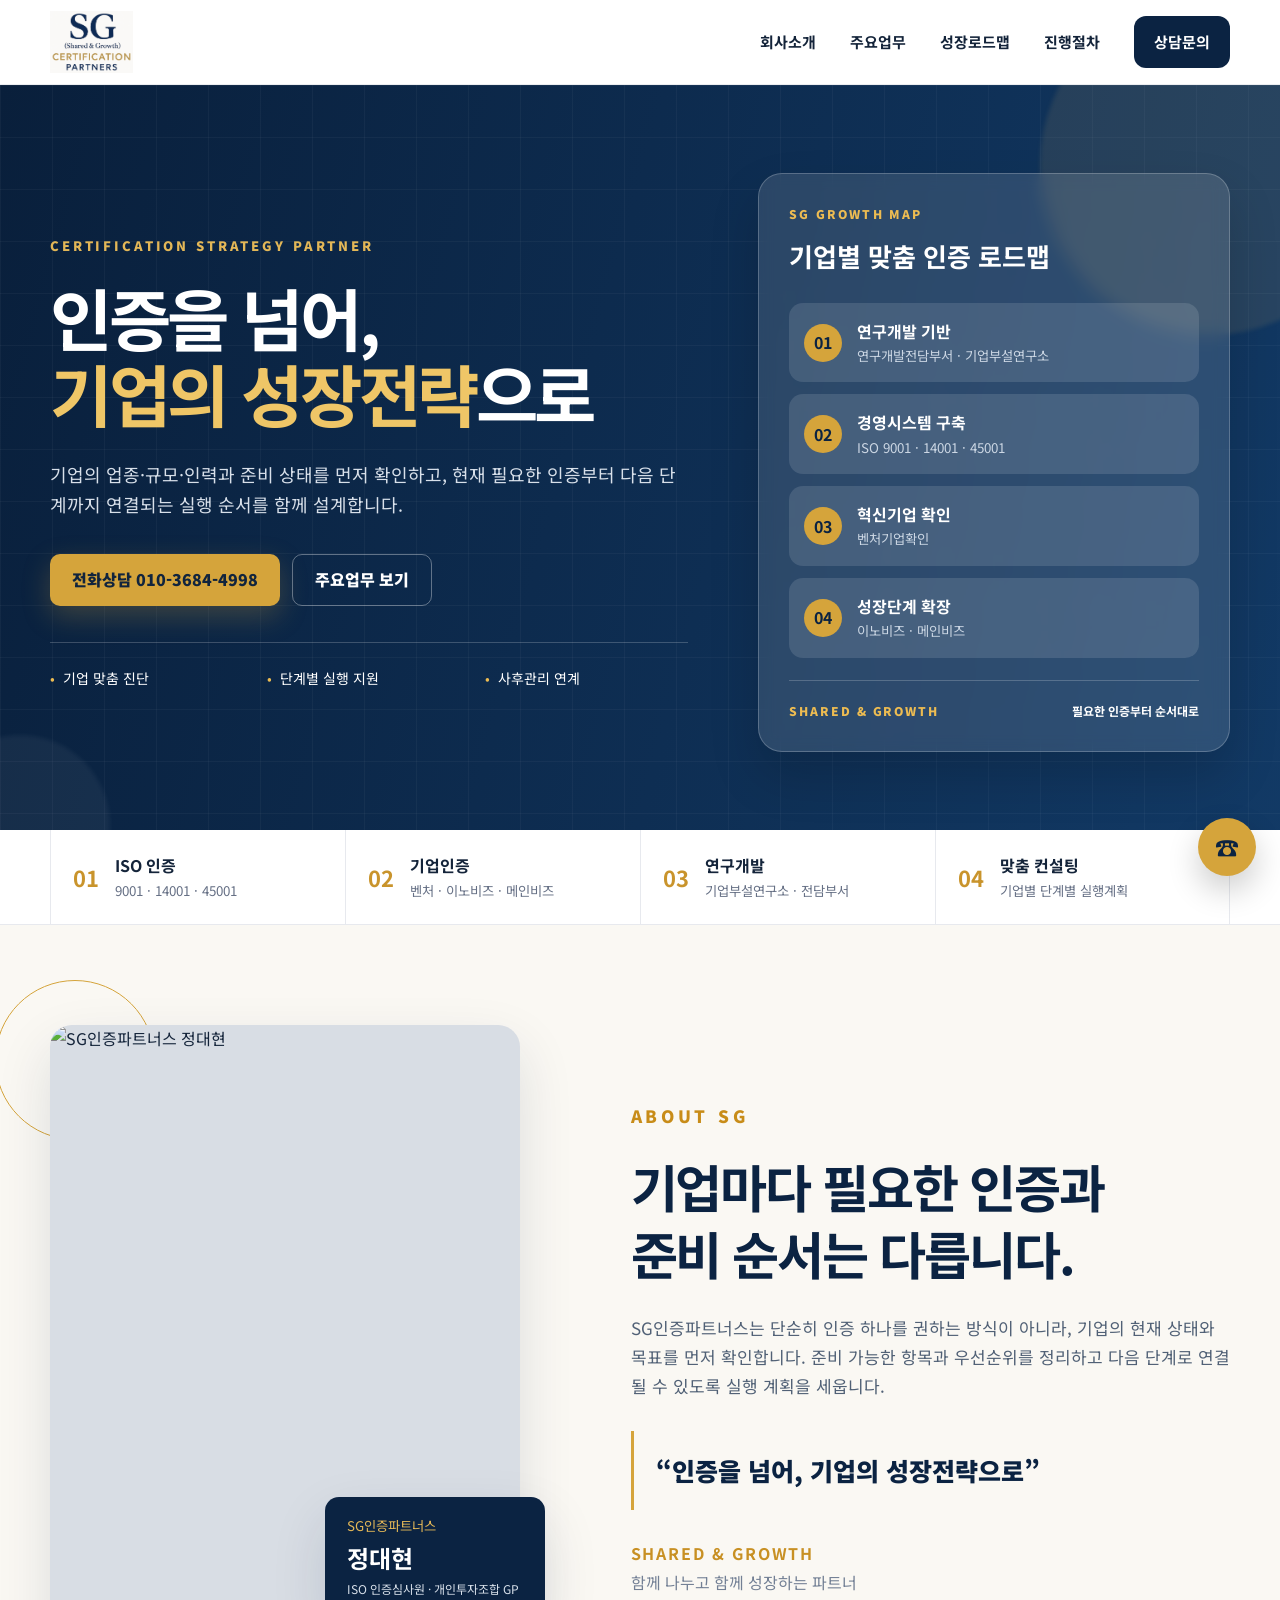
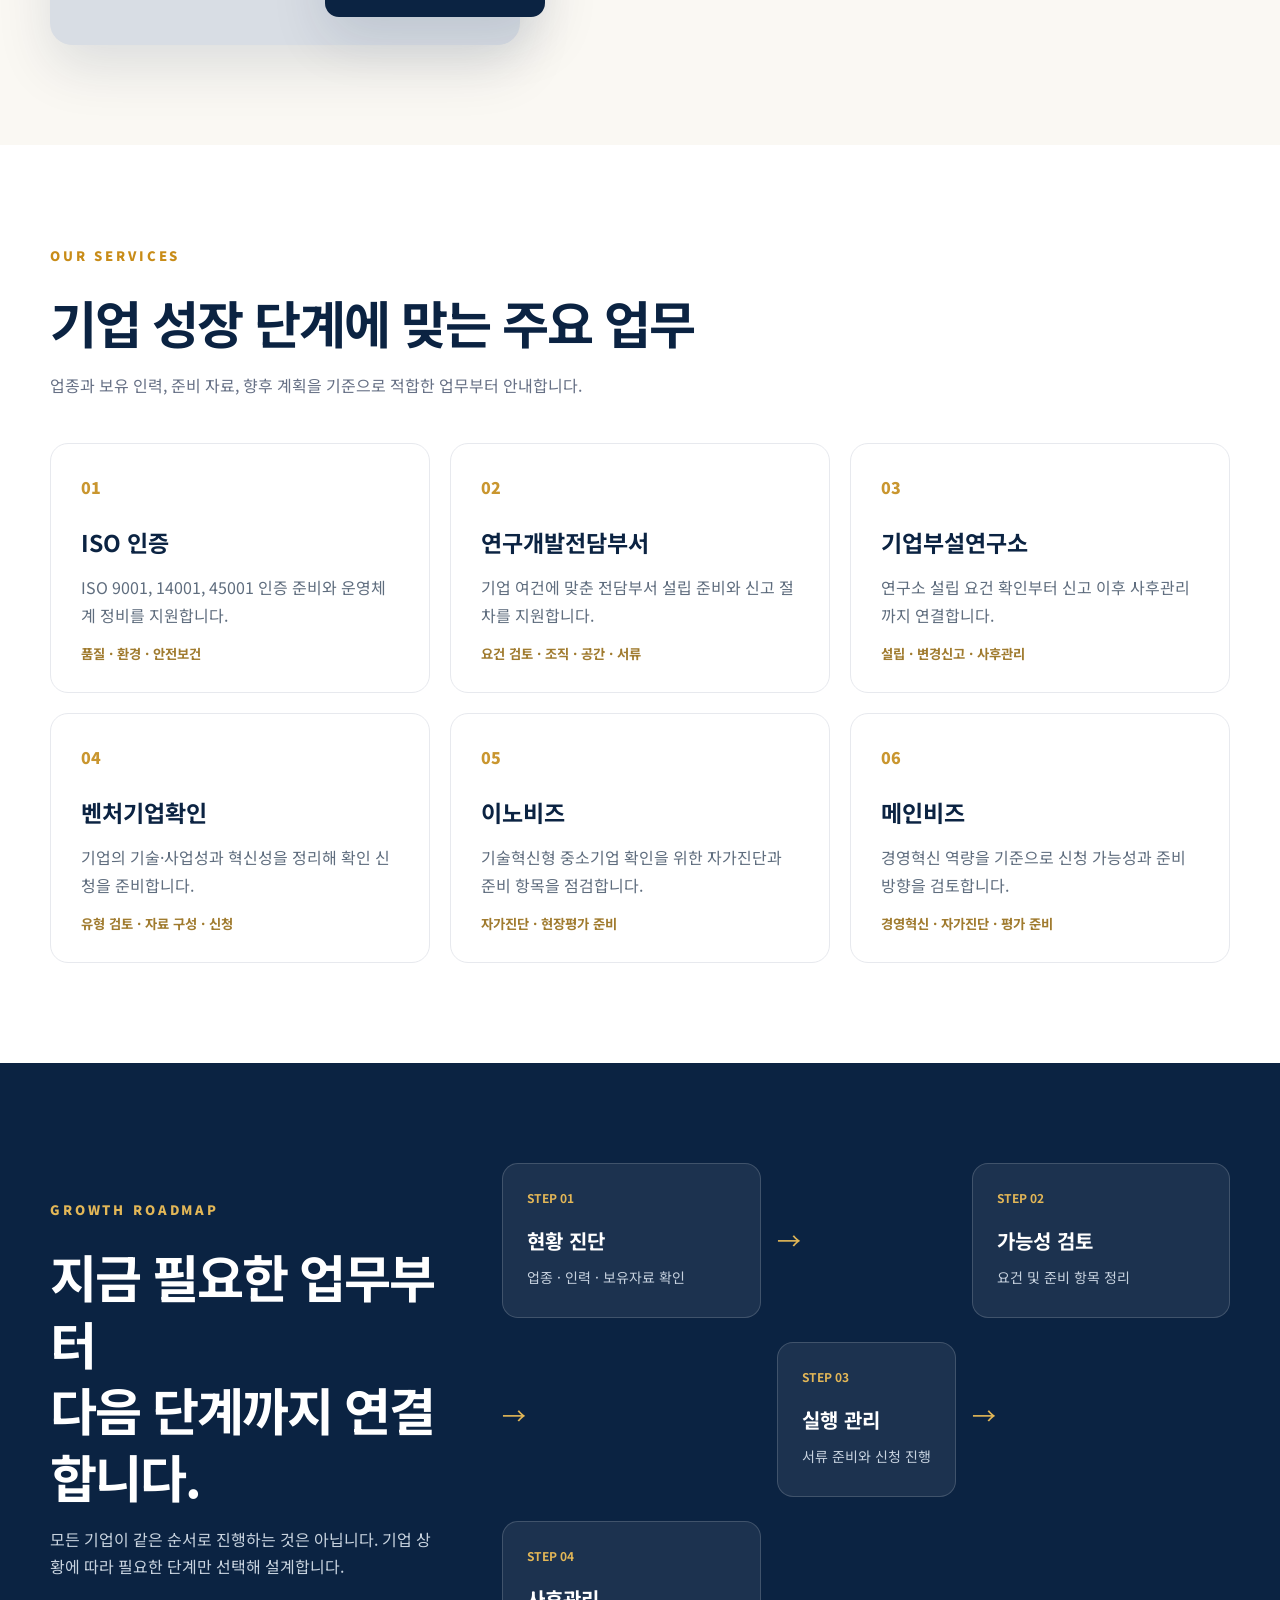
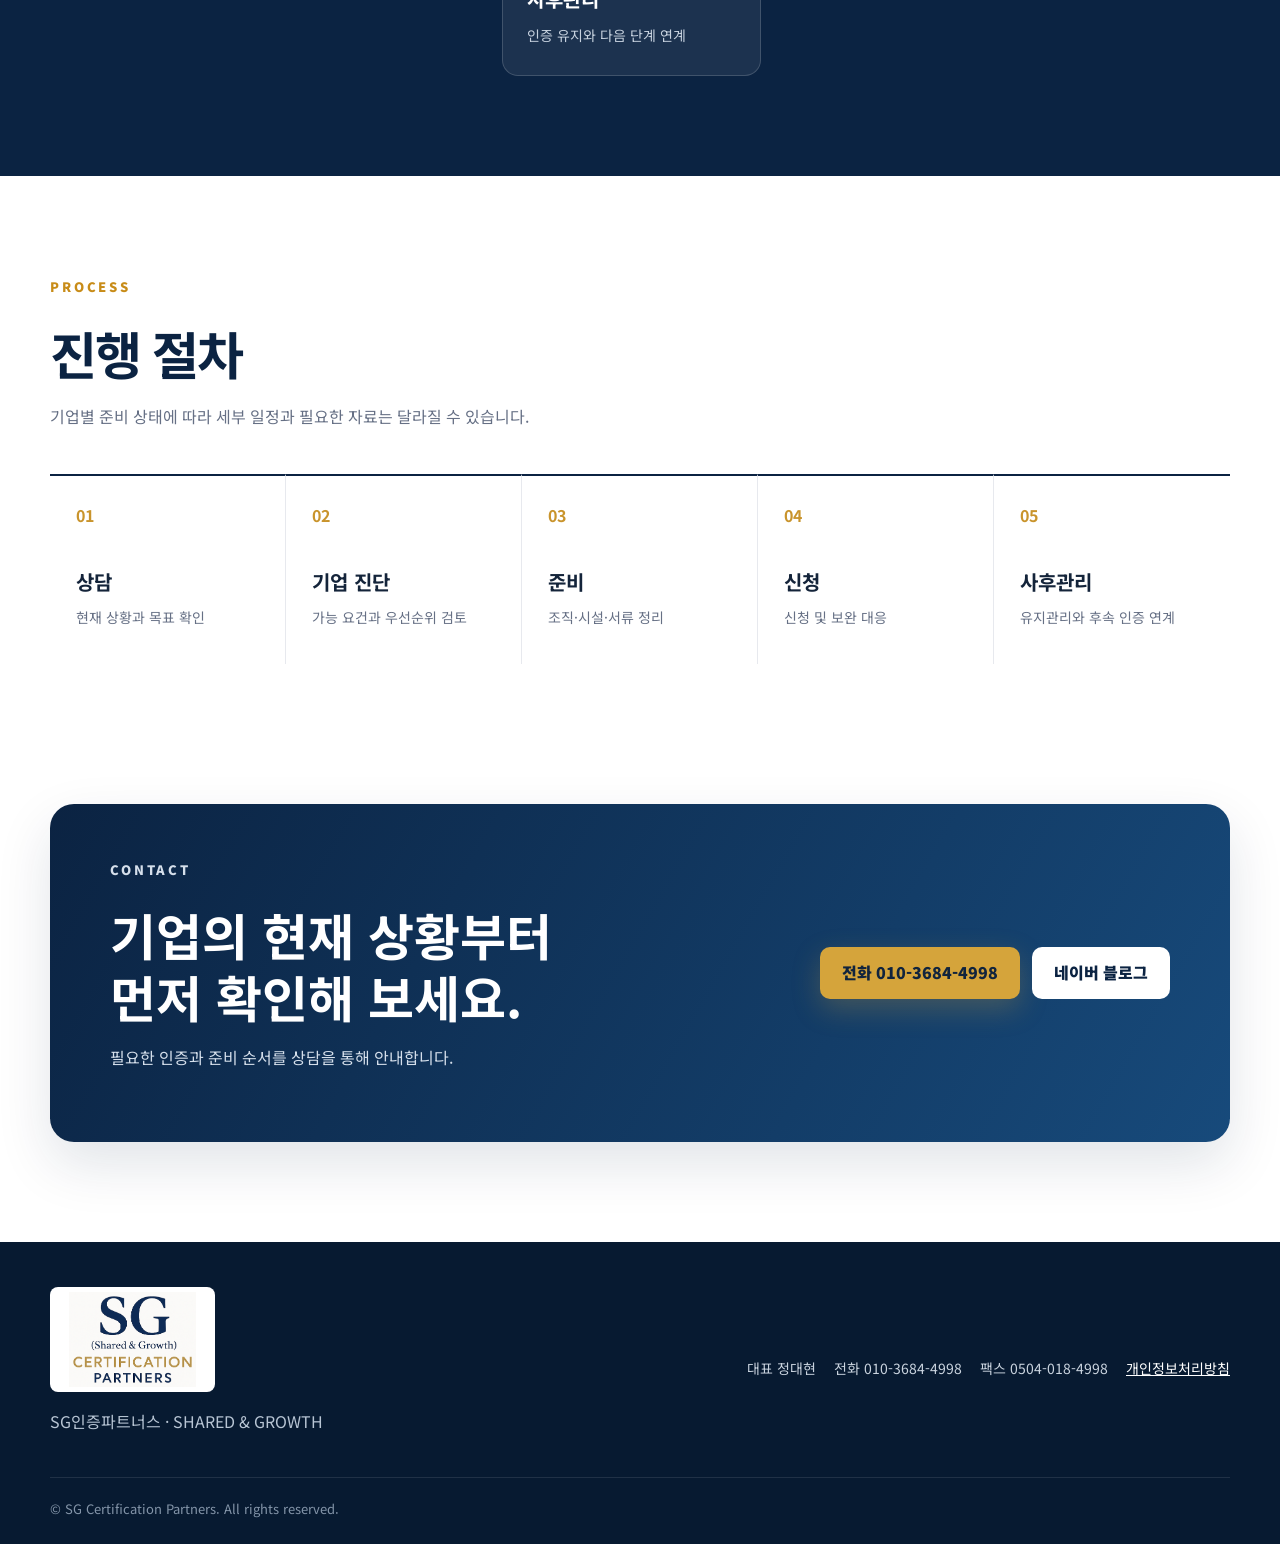
==== index.html @ 9732ccb1 "Add files via upload" ====
<!doctype html>
<html lang="ko">
<head>
  <meta charset="utf-8">
  <meta name="viewport" content="width=device-width, initial-scale=1">
  <meta name="description" content="SG인증파트너스는 기업의 현재 상황을 진단하고 ISO, 연구개발전담부서, 기업부설연구소, 벤처, 이노비즈, 메인비즈 인증 로드맵을 함께 설계합니다.">
  <meta name="theme-color" content="#0b2342">
  <title>SG인증파트너스 | SHARED &amp; GROWTH</title>
  <link rel="preconnect" href="https://fonts.googleapis.com">
  <link rel="preconnect" href="https://fonts.gstatic.com" crossorigin>
  <link href="https://fonts.googleapis.com/css2?family=Noto+Sans+KR:wght@400;500;600;700;800;900&display=swap" rel="stylesheet">
  <link rel="stylesheet" href="assets/style.css">
  <script defer src="assets/script.js"></script>
</head>
<body id="top">
  <a class="skip-link" href="#main">본문으로 바로가기</a>

  <header class="site-header">
    <div class="container header-inner">
      <a class="brand" href="#top" aria-label="SG인증파트너스 홈">
        <img src="assets/sg-logo-original.png" alt="SG Certification Partners Shared & Growth 로고">
      </a>

      <button class="menu-toggle" type="button" aria-expanded="false" aria-controls="main-nav">
        <span></span><span></span><span></span>
        <span class="sr-only">메뉴 열기</span>
      </button>

      <nav id="main-nav" class="main-nav" aria-label="주요 메뉴">
        <a href="#about">회사소개</a>
        <a href="#services">주요업무</a>
        <a href="#roadmap">성장로드맵</a>
        <a href="#process">진행절차</a>
        <a class="nav-cta" href="#contact">상담문의</a>
      </nav>
    </div>
  </header>

  <main id="main">
    <section class="hero">
      <div class="hero-grid-overlay" aria-hidden="true"></div>
      <div class="hero-orb hero-orb-one" aria-hidden="true"></div>
      <div class="hero-orb hero-orb-two" aria-hidden="true"></div>

      <div class="container hero-inner">
        <div class="hero-copy reveal">
          <p class="eyebrow">CERTIFICATION STRATEGY PARTNER</p>
          <h1>인증을 넘어,<br><span>기업의 성장전략</span>으로</h1>
          <p class="hero-description">
            기업의 업종·규모·인력과 준비 상태를 먼저 확인하고,
            현재 필요한 인증부터 다음 단계까지 연결되는 실행 순서를 함께 설계합니다.
          </p>

          <div class="hero-actions">
            <a class="button button-gold" href="tel:01036844998">전화상담 010-3684-4998</a>
            <a class="button button-outline" href="#services">주요업무 보기</a>
          </div>

          <div class="hero-points" aria-label="핵심 지원 내용">
            <span>기업 맞춤 진단</span>
            <span>단계별 실행 지원</span>
            <span>사후관리 연계</span>
          </div>
        </div>

        <aside class="hero-roadmap-card reveal" aria-label="기업별 맞춤 인증 로드맵">
          <p class="card-kicker">SG GROWTH MAP</p>
          <h2>기업별 맞춤 인증 로드맵</h2>
          <ol>
            <li>
              <b>01</b>
              <span><strong>연구개발 기반</strong><small>연구개발전담부서 · 기업부설연구소</small></span>
            </li>
            <li>
              <b>02</b>
              <span><strong>경영시스템 구축</strong><small>ISO 9001 · 14001 · 45001</small></span>
            </li>
            <li>
              <b>03</b>
              <span><strong>혁신기업 확인</strong><small>벤처기업확인</small></span>
            </li>
            <li>
              <b>04</b>
              <span><strong>성장단계 확장</strong><small>이노비즈 · 메인비즈</small></span>
            </li>
          </ol>
          <div class="card-footer">
            <span>SHARED &amp; GROWTH</span>
            <strong>필요한 인증부터 순서대로</strong>
          </div>
        </aside>
      </div>

      <div class="hero-category-bar">
        <div class="container category-grid">
          <div><b>01</b><span><strong>ISO 인증</strong><small>9001 · 14001 · 45001</small></span></div>
          <div><b>02</b><span><strong>기업인증</strong><small>벤처 · 이노비즈 · 메인비즈</small></span></div>
          <div><b>03</b><span><strong>연구개발</strong><small>기업부설연구소 · 전담부서</small></span></div>
          <div><b>04</b><span><strong>맞춤 컨설팅</strong><small>기업별 단계별 실행계획</small></span></div>
        </div>
      </div>
    </section>

    <section id="about" class="section about-section">
      <div class="container about-grid">
        <div class="about-photo-wrap reveal">
          <div class="gold-ring" aria-hidden="true"></div>
          <div class="photo-frame">
            <img src="assets/representative-original.png" alt="SG인증파트너스 정대현">
          </div>
          <div class="name-card">
            <small>SG인증파트너스</small>
            <strong>정대현</strong>
            <span>ISO 인증심사원 · 개인투자조합 GP</span>
          </div>
        </div>

        <div class="about-copy reveal">
          <p class="eyebrow dark">ABOUT SG</p>
          <h2>기업마다 필요한 인증과<br>준비 순서는 다릅니다.</h2>
          <p>
            SG인증파트너스는 단순히 인증 하나를 권하는 방식이 아니라,
            기업의 현재 상태와 목표를 먼저 확인합니다.
            준비 가능한 항목과 우선순위를 정리하고 다음 단계로 연결될 수 있도록
            실행 계획을 세웁니다.
          </p>
          <blockquote>“인증을 넘어, 기업의 성장전략으로”</blockquote>
          <div class="shared-growth">
            <strong>SHARED &amp; GROWTH</strong>
            <span>함께 나누고 함께 성장하는 파트너</span>
          </div>
        </div>
      </div>
    </section>

    <section id="services" class="section services-section">
      <div class="container">
        <div class="section-heading reveal">
          <p class="eyebrow dark">OUR SERVICES</p>
          <h2>기업 성장 단계에 맞는 주요 업무</h2>
          <p>업종과 보유 인력, 준비 자료, 향후 계획을 기준으로 적합한 업무부터 안내합니다.</p>
        </div>

        <div class="service-grid">
          <article class="service-card reveal">
            <span class="service-no">01</span>
            <h3>ISO 인증</h3>
            <p>ISO 9001, 14001, 45001 인증 준비와 운영체계 정비를 지원합니다.</p>
            <small>품질 · 환경 · 안전보건</small>
          </article>
          <article class="service-card reveal">
            <span class="service-no">02</span>
            <h3>연구개발전담부서</h3>
            <p>기업 여건에 맞춘 전담부서 설립 준비와 신고 절차를 지원합니다.</p>
            <small>요건 검토 · 조직 · 공간 · 서류</small>
          </article>
          <article class="service-card reveal">
            <span class="service-no">03</span>
            <h3>기업부설연구소</h3>
            <p>연구소 설립 요건 확인부터 신고 이후 사후관리까지 연결합니다.</p>
            <small>설립 · 변경신고 · 사후관리</small>
          </article>
          <article class="service-card reveal">
            <span class="service-no">04</span>
            <h3>벤처기업확인</h3>
            <p>기업의 기술·사업성과 혁신성을 정리해 확인 신청을 준비합니다.</p>
            <small>유형 검토 · 자료 구성 · 신청</small>
          </article>
          <article class="service-card reveal">
            <span class="service-no">05</span>
            <h3>이노비즈</h3>
            <p>기술혁신형 중소기업 확인을 위한 자가진단과 준비 항목을 점검합니다.</p>
            <small>자가진단 · 현장평가 준비</small>
          </article>
          <article class="service-card reveal">
            <span class="service-no">06</span>
            <h3>메인비즈</h3>
            <p>경영혁신 역량을 기준으로 신청 가능성과 준비 방향을 검토합니다.</p>
            <small>경영혁신 · 자가진단 · 평가 준비</small>
          </article>
        </div>
      </div>
    </section>

    <section id="roadmap" class="section roadmap-section">
      <div class="container roadmap-layout">
        <div class="section-heading light reveal">
          <p class="eyebrow">GROWTH ROADMAP</p>
          <h2>지금 필요한 업무부터<br>다음 단계까지 연결합니다.</h2>
          <p>모든 기업이 같은 순서로 진행하는 것은 아닙니다. 기업 상황에 따라 필요한 단계만 선택해 설계합니다.</p>
        </div>

        <div class="roadmap-flow reveal">
          <div><b>STEP 01</b><strong>현황 진단</strong><span>업종 · 인력 · 보유자료 확인</span></div>
          <i>→</i>
          <div><b>STEP 02</b><strong>가능성 검토</strong><span>요건 및 준비 항목 정리</span></div>
          <i>→</i>
          <div><b>STEP 03</b><strong>실행 관리</strong><span>서류 준비와 신청 진행</span></div>
          <i>→</i>
          <div><b>STEP 04</b><strong>사후관리</strong><span>인증 유지와 다음 단계 연계</span></div>
        </div>
      </div>
    </section>

    <section id="process" class="section process-section">
      <div class="container">
        <div class="section-heading reveal">
          <p class="eyebrow dark">PROCESS</p>
          <h2>진행 절차</h2>
          <p>기업별 준비 상태에 따라 세부 일정과 필요한 자료는 달라질 수 있습니다.</p>
        </div>

        <ol class="process-list">
          <li class="reveal"><b>01</b><strong>상담</strong><span>현재 상황과 목표 확인</span></li>
          <li class="reveal"><b>02</b><strong>기업 진단</strong><span>가능 요건과 우선순위 검토</span></li>
          <li class="reveal"><b>03</b><strong>준비</strong><span>조직·시설·서류 정리</span></li>
          <li class="reveal"><b>04</b><strong>신청</strong><span>신청 및 보완 대응</span></li>
          <li class="reveal"><b>05</b><strong>사후관리</strong><span>유지관리와 후속 인증 연계</span></li>
        </ol>
      </div>
    </section>

    <section id="contact" class="section contact-section">
      <div class="container contact-card reveal">
        <div>
          <p class="eyebrow">CONTACT</p>
          <h2>기업의 현재 상황부터<br>먼저 확인해 보세요.</h2>
          <p>필요한 인증과 준비 순서를 상담을 통해 안내합니다.</p>
        </div>
        <div class="contact-actions">
          <a class="button button-gold" href="tel:01036844998">전화 010-3684-4998</a>
          <a class="button button-white" href="https://blog.naver.com/j6844998" target="_blank" rel="noopener">네이버 블로그</a>
        </div>
      </div>
    </section>
  </main>

  <footer class="site-footer">
    <div class="container footer-grid">
      <div>
        <img src="assets/sg-logo-original.png" alt="" aria-hidden="true">
        <p>SG인증파트너스 · SHARED &amp; GROWTH</p>
      </div>
      <div class="footer-info">
        <span>대표 정대현</span>
        <span>전화 010-3684-4998</span>
        <span>팩스 0504-018-4998</span>
        <a href="privacy.html">개인정보처리방침</a>
      </div>
    </div>
    <div class="container copyright">© SG Certification Partners. All rights reserved.</div>
  </footer>

  <a class="floating-call" href="tel:01036844998" aria-label="전화상담">☎</a>
</body>
</html>
---- assets/style.css ----
:root{
  --navy:#0b2342;
  --navy-2:#12375f;
  --gold:#d5a43b;
  --gold-soft:#f1dfb1;
  --cream:#faf8f3;
  --text:#14243a;
  --muted:#667085;
  --line:#e7e9ee;
  --white:#fff;
  --shadow:0 22px 55px rgba(11,35,66,.12);
}
*{box-sizing:border-box}
html{scroll-behavior:smooth}
body{margin:0;font-family:"Noto Sans KR",Arial,sans-serif;color:var(--text);background:#fff;line-height:1.7}
img{display:block;max-width:100%}
a{color:inherit}
.container{width:min(1180px,calc(100% - 40px));margin:0 auto}
.sr-only{position:absolute;width:1px;height:1px;padding:0;margin:-1px;overflow:hidden;clip:rect(0,0,0,0);white-space:nowrap;border:0}
.skip-link{position:fixed;left:16px;top:-60px;z-index:999;background:#fff;padding:10px 16px;border-radius:8px}
.skip-link:focus{top:16px}
.site-header{position:sticky;top:0;z-index:100;background:rgba(255,255,255,.96);border-bottom:1px solid rgba(11,35,66,.08);backdrop-filter:blur(12px)}
.header-inner{height:84px;display:flex;align-items:center;justify-content:space-between}
.brand img{width:205px;height:62px;object-fit:contain;object-position:left center}
.main-nav{display:flex;align-items:center;gap:34px;font-weight:700;font-size:15px}
.main-nav a{text-decoration:none}
.nav-cta{padding:13px 20px;background:var(--navy);color:#fff;border-radius:12px}
.menu-toggle{display:none;border:0;background:none;padding:8px}
.menu-toggle span:not(.sr-only){display:block;width:25px;height:2px;margin:5px;background:var(--navy)}
.hero{position:relative;background:linear-gradient(105deg,#091f3b,#123a66);color:#fff;overflow:hidden}
.hero-grid-overlay{position:absolute;inset:0;background-image:linear-gradient(rgba(255,255,255,.035) 1px,transparent 1px),linear-gradient(90deg,rgba(255,255,255,.035) 1px,transparent 1px);background-size:52px 52px}
.hero-orb{position:absolute;border-radius:50%;background:rgba(222,184,98,.11);filter:blur(2px)}
.hero-orb-one{width:340px;height:340px;right:-100px;top:-90px}
.hero-orb-two{width:180px;height:180px;left:-70px;bottom:10px;background:rgba(255,255,255,.05)}
.hero-inner{position:relative;display:grid;grid-template-columns:1.15fr .85fr;gap:70px;align-items:center;padding:88px 0 78px}
.eyebrow{margin:0 0 22px;color:#e3b757;font-size:13px;font-weight:900;letter-spacing:.22em}
.eyebrow.dark{color:#c88c18}
.hero h1{margin:0;font-size:clamp(48px,5.3vw,78px);line-height:1.12;letter-spacing:-.05em}
.hero h1 span{color:#efc667}
.hero-description{max-width:690px;margin:28px 0 0;color:#d8e0ea;font-size:18px}
.hero-actions{display:flex;gap:12px;flex-wrap:wrap;margin-top:34px}
.button{display:inline-flex;align-items:center;justify-content:center;min-height:52px;padding:0 22px;border-radius:10px;text-decoration:none;font-weight:900;transition:.2s}
.button:hover{transform:translateY(-2px)}
.button-gold{background:var(--gold);color:#11243d;box-shadow:0 10px 28px rgba(213,164,59,.25)}
.button-outline{border:1px solid rgba(255,255,255,.35);color:#fff}
.button-white{background:#fff;color:var(--navy)}
.hero-points{display:grid;grid-template-columns:repeat(3,1fr);gap:14px;margin-top:36px;padding-top:24px;border-top:1px solid rgba(255,255,255,.2)}
.hero-points span{font-size:14px}
.hero-points span:before{content:"•";color:#edbc52;margin-right:8px}
.hero-roadmap-card{padding:30px;border:1px solid rgba(255,255,255,.22);background:rgba(255,255,255,.12);border-radius:24px;box-shadow:0 24px 50px rgba(0,0,0,.16);backdrop-filter:blur(8px)}
.card-kicker{margin:0;color:#edbc52;font-size:12px;font-weight:900;letter-spacing:.18em}
.hero-roadmap-card h2{margin:10px 0 24px;font-size:26px}
.hero-roadmap-card ol{padding:0;margin:0;list-style:none;display:grid;gap:12px}
.hero-roadmap-card li{display:flex;align-items:center;gap:15px;padding:15px;background:rgba(255,255,255,.12);border-radius:14px}
.hero-roadmap-card li b{display:grid;place-items:center;flex:0 0 38px;height:38px;border-radius:50%;background:var(--gold);color:var(--navy)}
.hero-roadmap-card li span{display:grid}
.hero-roadmap-card li small{color:#ccd7e4}
.card-footer{display:flex;justify-content:space-between;gap:20px;margin-top:22px;padding-top:20px;border-top:1px solid rgba(255,255,255,.2);font-size:12px}
.card-footer span{color:#edbc52;letter-spacing:.16em;font-weight:900}
.hero-category-bar{position:relative;background:#fff;color:var(--text);border-bottom:1px solid var(--line)}
.category-grid{display:grid;grid-template-columns:repeat(4,1fr)}
.category-grid>div{display:flex;gap:16px;align-items:center;padding:22px;border-left:1px solid var(--line)}
.category-grid>div:last-child{border-right:1px solid var(--line)}
.category-grid b{color:#c9942c;font-size:22px}
.category-grid span{display:grid}
.category-grid small{color:var(--muted)}
.section{padding:100px 0}
.about-section{background:var(--cream)}
.about-grid{display:grid;grid-template-columns:.9fr 1.1fr;gap:90px;align-items:center}
.about-photo-wrap{position:relative;max-width:470px}
.gold-ring{position:absolute;width:160px;height:160px;border:1px solid var(--gold);border-radius:50%;left:-55px;top:-45px}
.photo-frame{position:relative;overflow:hidden;border-radius:22px;background:#d8dde4;box-shadow:var(--shadow)}
.photo-frame img{width:100%;height:620px;object-fit:cover;object-position:center top}
.name-card{position:absolute;right:-25px;bottom:28px;display:grid;min-width:220px;padding:18px 22px;background:var(--navy);color:#fff;border-radius:14px;box-shadow:var(--shadow)}
.name-card small{color:#e3b757}
.name-card strong{font-size:24px}
.name-card span{font-size:12px;color:#d8e0ea}
.about-copy h2,.section-heading h2{margin:0;color:var(--navy);font-size:clamp(34px,4vw,52px);line-height:1.3;letter-spacing:-.04em}
.about-copy>p{margin-top:28px;color:#516176;font-size:17px}
.about-copy blockquote{margin:30px 0;padding:18px 0 18px 22px;border-left:3px solid var(--gold);font-size:25px;font-weight:900;color:var(--navy)}
.shared-growth{display:grid;gap:2px}
.shared-growth strong{color:#c89023;letter-spacing:.12em}
.shared-growth span{color:#738095}
.services-section{background:#fff}
.section-heading{max-width:760px;margin-bottom:44px}
.section-heading>p:last-child{color:var(--muted)}
.service-grid{display:grid;grid-template-columns:repeat(3,1fr);gap:20px}
.service-card{position:relative;min-height:250px;padding:30px;border:1px solid var(--line);border-radius:18px;background:#fff;transition:.25s}
.service-card:hover{transform:translateY(-7px);box-shadow:var(--shadow);border-color:#dcc68f}
.service-no{color:#c9962f;font-weight:900}
.service-card h3{margin:22px 0 12px;color:var(--navy);font-size:23px}
.service-card p{margin:0;color:#5f6d7e}
.service-card small{position:absolute;left:30px;bottom:26px;color:#a07b2f;font-weight:700}
.roadmap-section{background:var(--navy);color:#fff}
.roadmap-layout{display:grid;grid-template-columns:.7fr 1.3fr;gap:60px;align-items:center}
.section-heading.light h2{color:#fff}
.section-heading.light>p:last-child{color:#c8d3df}
.roadmap-flow{display:grid;grid-template-columns:1fr auto 1fr;gap:16px;align-items:center}
.roadmap-flow div{display:grid;min-height:155px;padding:24px;border:1px solid rgba(255,255,255,.16);border-radius:16px;background:rgba(255,255,255,.07)}
.roadmap-flow div:nth-of-type(3),.roadmap-flow div:nth-of-type(4){margin-top:8px}
.roadmap-flow b{color:#e3b757;font-size:12px}
.roadmap-flow strong{margin:12px 0 5px;font-size:20px}
.roadmap-flow span{color:#c7d2df;font-size:14px}
.roadmap-flow i{font-style:normal;color:#e3b757;font-size:24px}
.process-section{background:#fff}
.process-list{display:grid;grid-template-columns:repeat(5,1fr);gap:0;padding:0;margin:0;list-style:none}
.process-list li{display:grid;min-height:190px;padding:26px;border-top:2px solid var(--navy);border-right:1px solid var(--line)}
.process-list li:last-child{border-right:0}
.process-list b{color:#c9942c}
.process-list strong{margin-top:28px;font-size:20px}
.process-list span{color:var(--muted);font-size:14px}
.contact-section{padding-top:40px;background:#fff}
.contact-card{display:flex;align-items:center;justify-content:space-between;gap:40px;padding:55px 60px;border-radius:24px;background:linear-gradient(120deg,#0b2342,#174a7b);color:#fff;box-shadow:var(--shadow)}
.contact-card h2{margin:0;font-size:clamp(32px,4vw,50px);line-height:1.25}
.contact-card p{color:#d5dfeb}
.contact-actions{display:flex;gap:12px;flex-wrap:wrap}
.site-footer{padding:45px 0 24px;background:#071a31;color:#fff}
.footer-grid{display:flex;align-items:center;justify-content:space-between;gap:40px}
.footer-grid img{width:165px;height:105px;object-fit:contain;background:#fff;border-radius:8px;padding:5px}
.footer-grid p{color:#b8c5d4}
.footer-info{display:flex;gap:18px;flex-wrap:wrap;color:#cad4df;font-size:14px}
.footer-info a{color:#fff}
.copyright{margin-top:26px;padding-top:20px;border-top:1px solid rgba(255,255,255,.1);color:#8495a9;font-size:13px}
.floating-call{position:fixed;right:24px;bottom:24px;z-index:90;display:grid;place-items:center;width:58px;height:58px;border-radius:50%;background:var(--gold);color:var(--navy);text-decoration:none;font-size:24px;box-shadow:0 14px 32px rgba(0,0,0,.2)}
.reveal{opacity:0;transform:translateY(24px);transition:opacity .7s ease,transform .7s ease}
.reveal.visible{opacity:1;transform:none}
@media(max-width:960px){
  .main-nav{position:fixed;left:20px;right:20px;top:76px;display:none;flex-direction:column;align-items:stretch;padding:22px;background:#fff;border-radius:14px;box-shadow:var(--shadow)}
  .main-nav.open{display:flex}
  .menu-toggle{display:block}
  .hero-inner,.about-grid,.roadmap-layout{grid-template-columns:1fr}
  .hero-roadmap-card{max-width:680px}
  .category-grid{grid-template-columns:repeat(2,1fr)}
  .service-grid{grid-template-columns:repeat(2,1fr)}
  .process-list{grid-template-columns:repeat(2,1fr)}
  .contact-card{align-items:flex-start;flex-direction:column}
  .about-photo-wrap{margin-left:auto;margin-right:auto}
}
@media(max-width:640px){
  .container{width:min(100% - 28px,1180px)}
  .header-inner{height:72px}
  .brand img{width:165px;height:54px}
  .hero-inner{padding:64px 0 54px}
  .hero h1{font-size:46px}
  .hero-description{font-size:16px}
  .hero-points{grid-template-columns:1fr}
  .category-grid,.service-grid,.process-list{grid-template-columns:1fr}
  .category-grid>div{border-right:1px solid var(--line)}
  .section{padding:76px 0}
  .about-grid{gap:52px}
  .photo-frame img{height:500px}
  .name-card{right:12px;bottom:16px;min-width:190px}
  .roadmap-flow{grid-template-columns:1fr}
  .roadmap-flow i{transform:rotate(90deg);justify-self:center}
  .process-list li{border-right:0}
  .contact-card{padding:36px 24px}
  .contact-actions,.contact-actions a{width:100%}
  .footer-grid{align-items:flex-start;flex-direction:column}
  .footer-info{flex-direction:column;gap:8px}
}
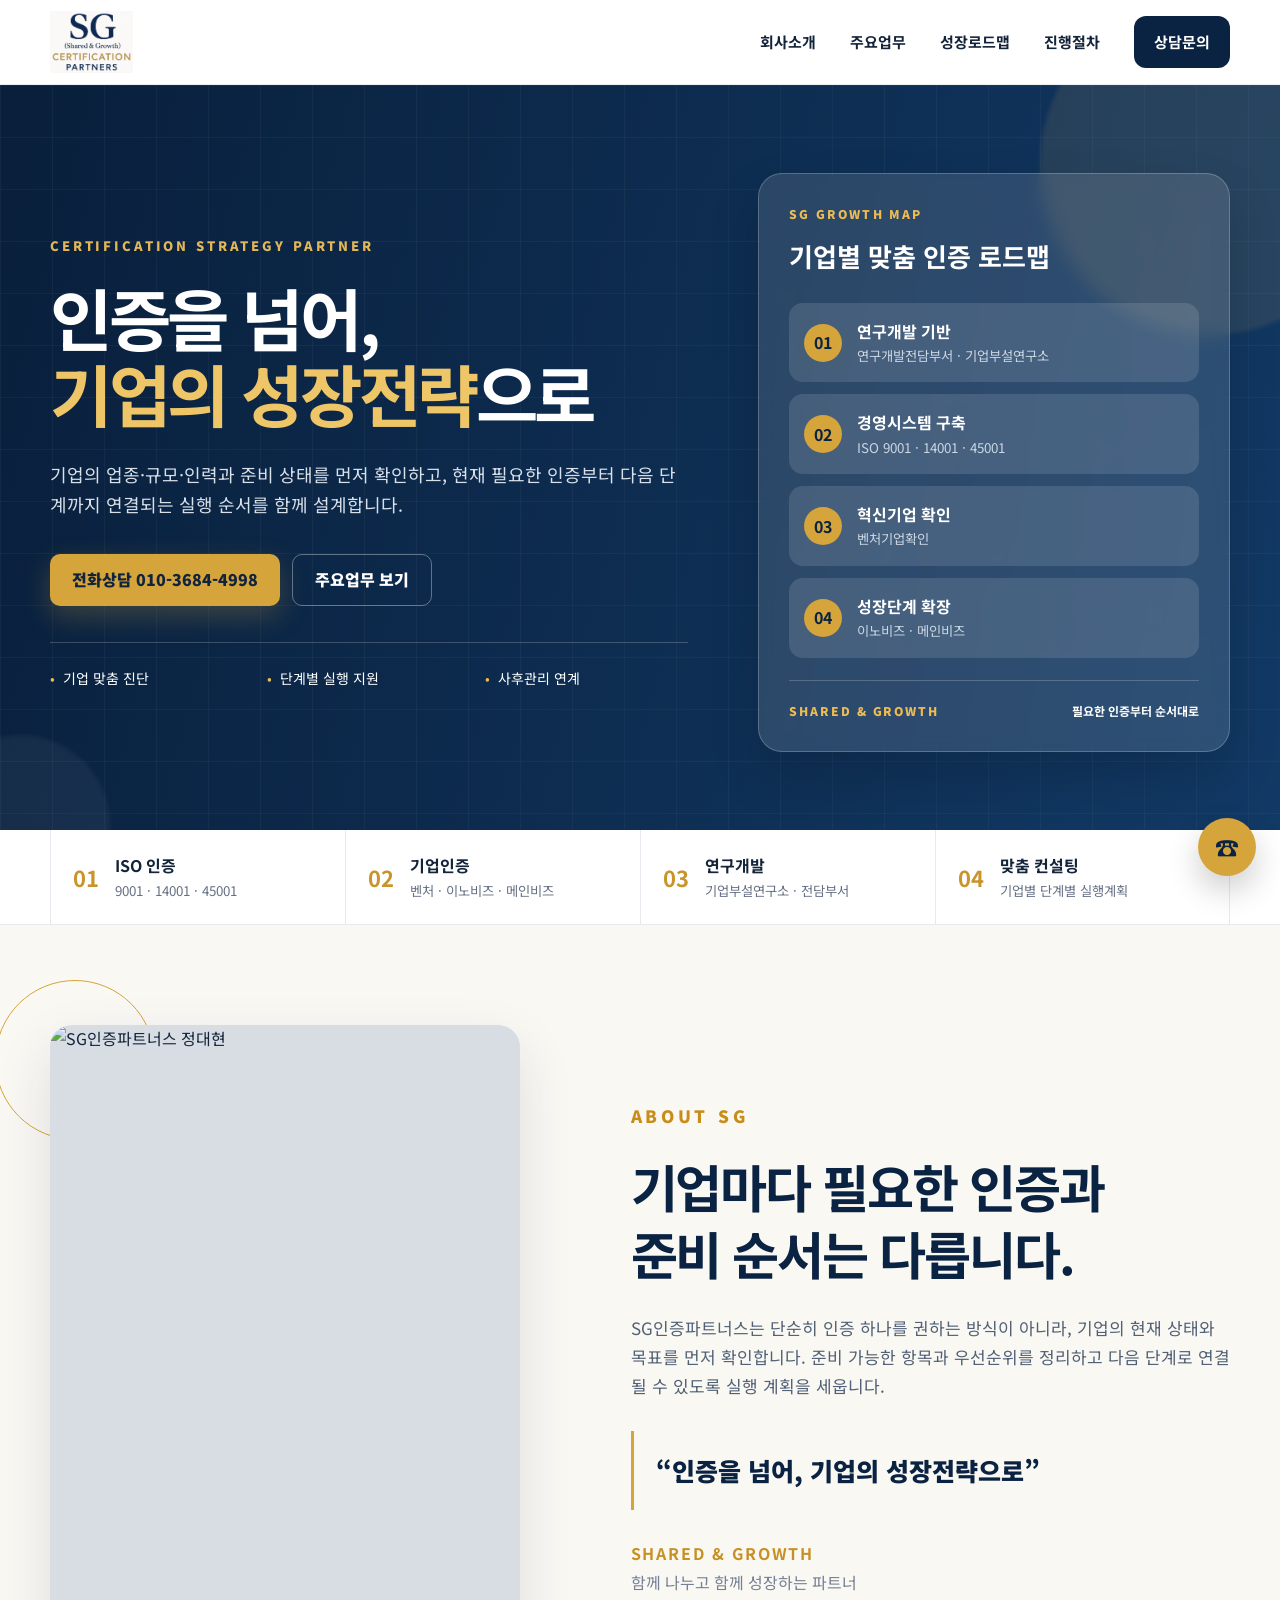
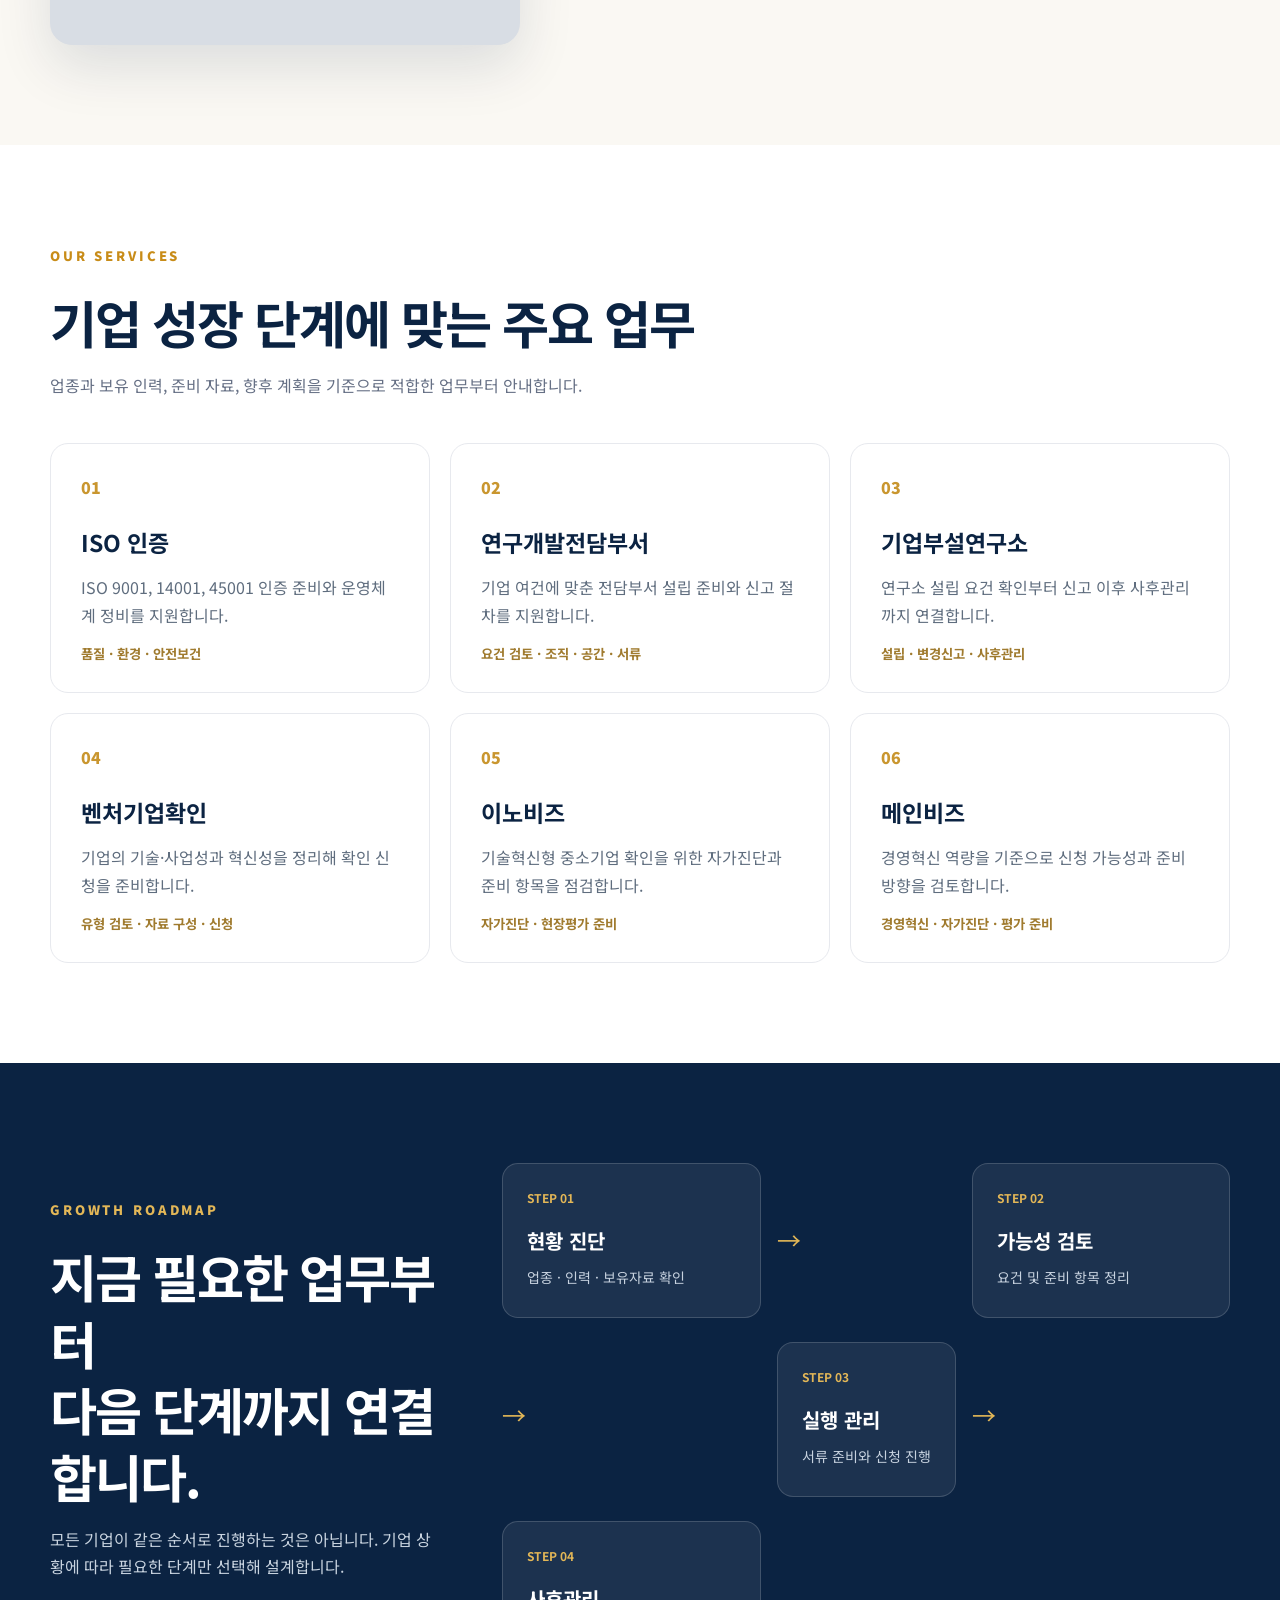
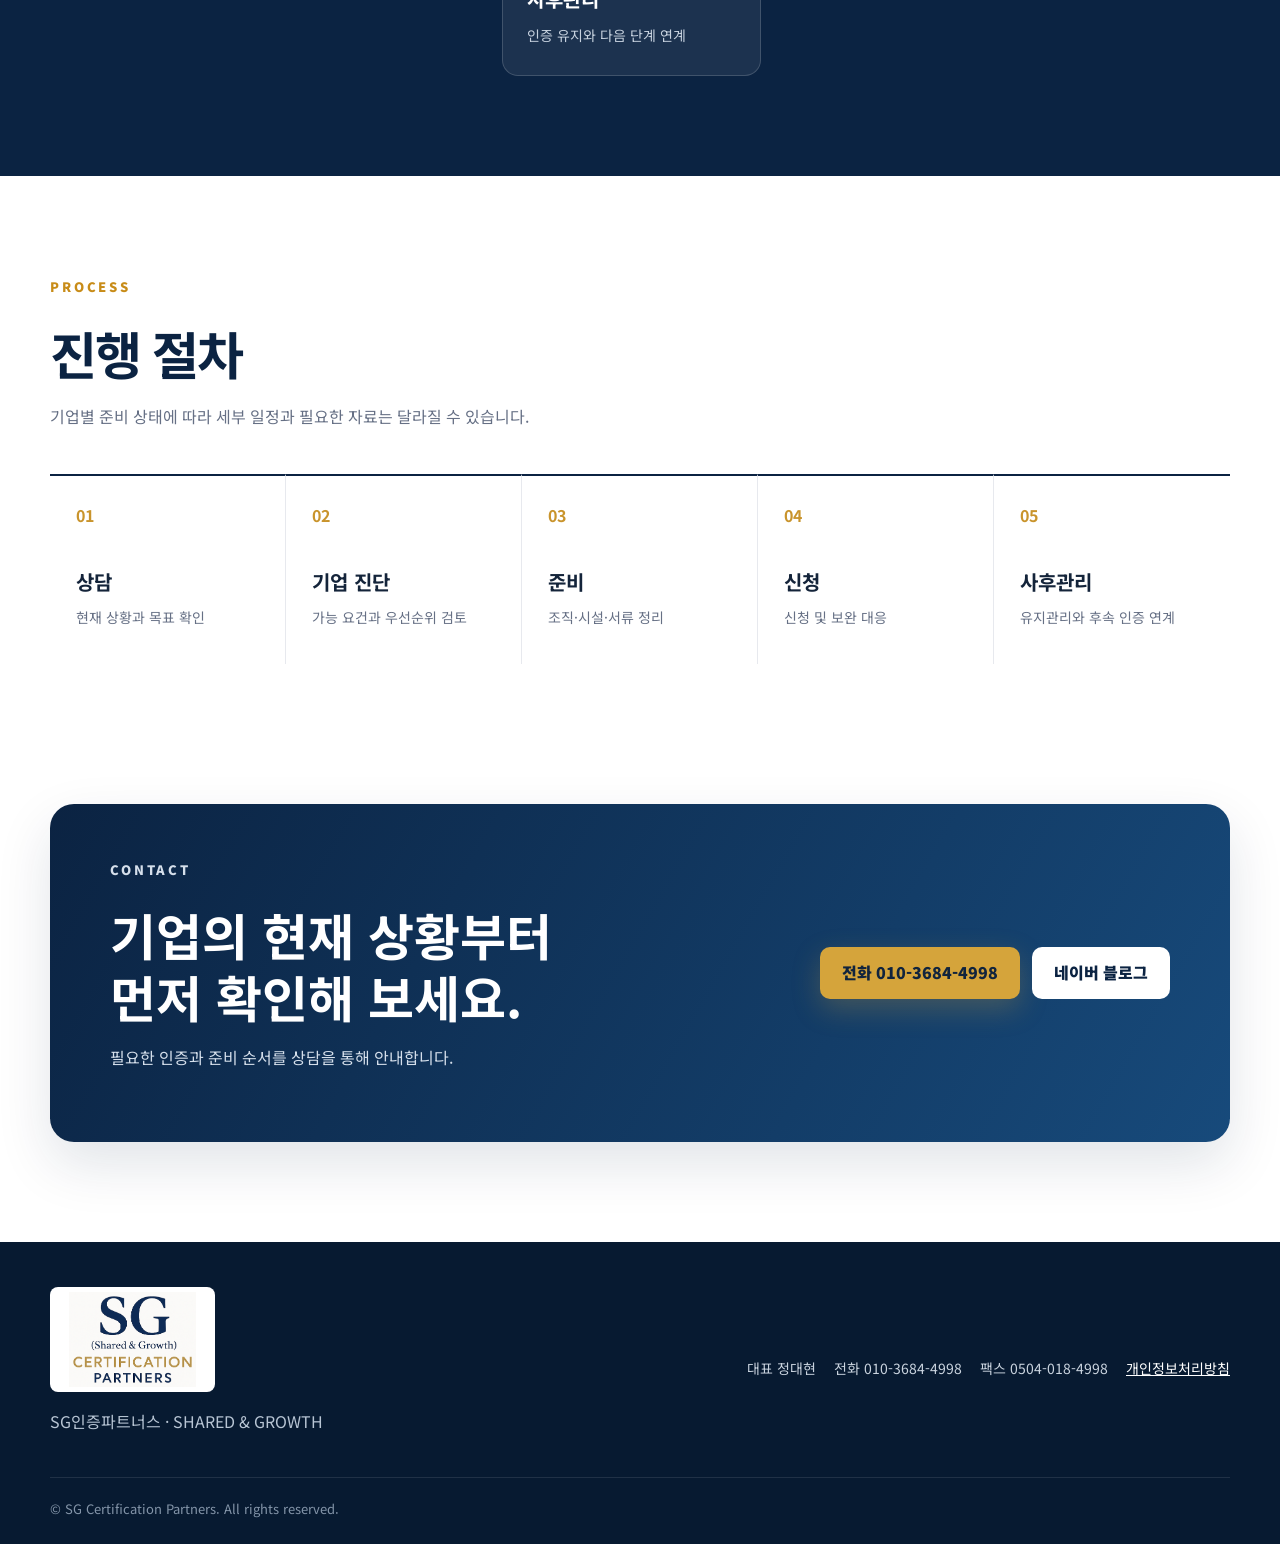
==== commit dfcefaa0: "Add files via upload" ====
--- a/index.html
+++ b/index.html
@@ -108,11 +108,6 @@
           <div class="photo-frame">
             <img src="assets/representative-original.png" alt="SG인증파트너스 정대현">
           </div>
-          <div class="name-card">
-            <small>SG인증파트너스</small>
-            <strong>정대현</strong>
-            <span>ISO 인증심사원 · 개인투자조합 GP</span>
-          </div>
         </div>
 
         <div class="about-copy reveal">
--- a/assets/style.css
+++ b/assets/style.css
@@ -71,10 +71,6 @@
 .gold-ring{position:absolute;width:160px;height:160px;border:1px solid var(--gold);border-radius:50%;left:-55px;top:-45px}
 .photo-frame{position:relative;overflow:hidden;border-radius:22px;background:#d8dde4;box-shadow:var(--shadow)}
 .photo-frame img{width:100%;height:620px;object-fit:cover;object-position:center top}
-.name-card{position:absolute;right:-25px;bottom:28px;display:grid;min-width:220px;padding:18px 22px;background:var(--navy);color:#fff;border-radius:14px;box-shadow:var(--shadow)}
-.name-card small{color:#e3b757}
-.name-card strong{font-size:24px}
-.name-card span{font-size:12px;color:#d8e0ea}
 .about-copy h2,.section-heading h2{margin:0;color:var(--navy);font-size:clamp(34px,4vw,52px);line-height:1.3;letter-spacing:-.04em}
 .about-copy>p{margin-top:28px;color:#516176;font-size:17px}
 .about-copy blockquote{margin:30px 0;padding:18px 0 18px 22px;border-left:3px solid var(--gold);font-size:25px;font-weight:900;color:var(--navy)}
@@ -149,7 +145,7 @@
   .section{padding:76px 0}
   .about-grid{gap:52px}
   .photo-frame img{height:500px}
-  .name-card{right:12px;bottom:16px;min-width:190px}
+  
   .roadmap-flow{grid-template-columns:1fr}
   .roadmap-flow i{transform:rotate(90deg);justify-self:center}
   .process-list li{border-right:0}
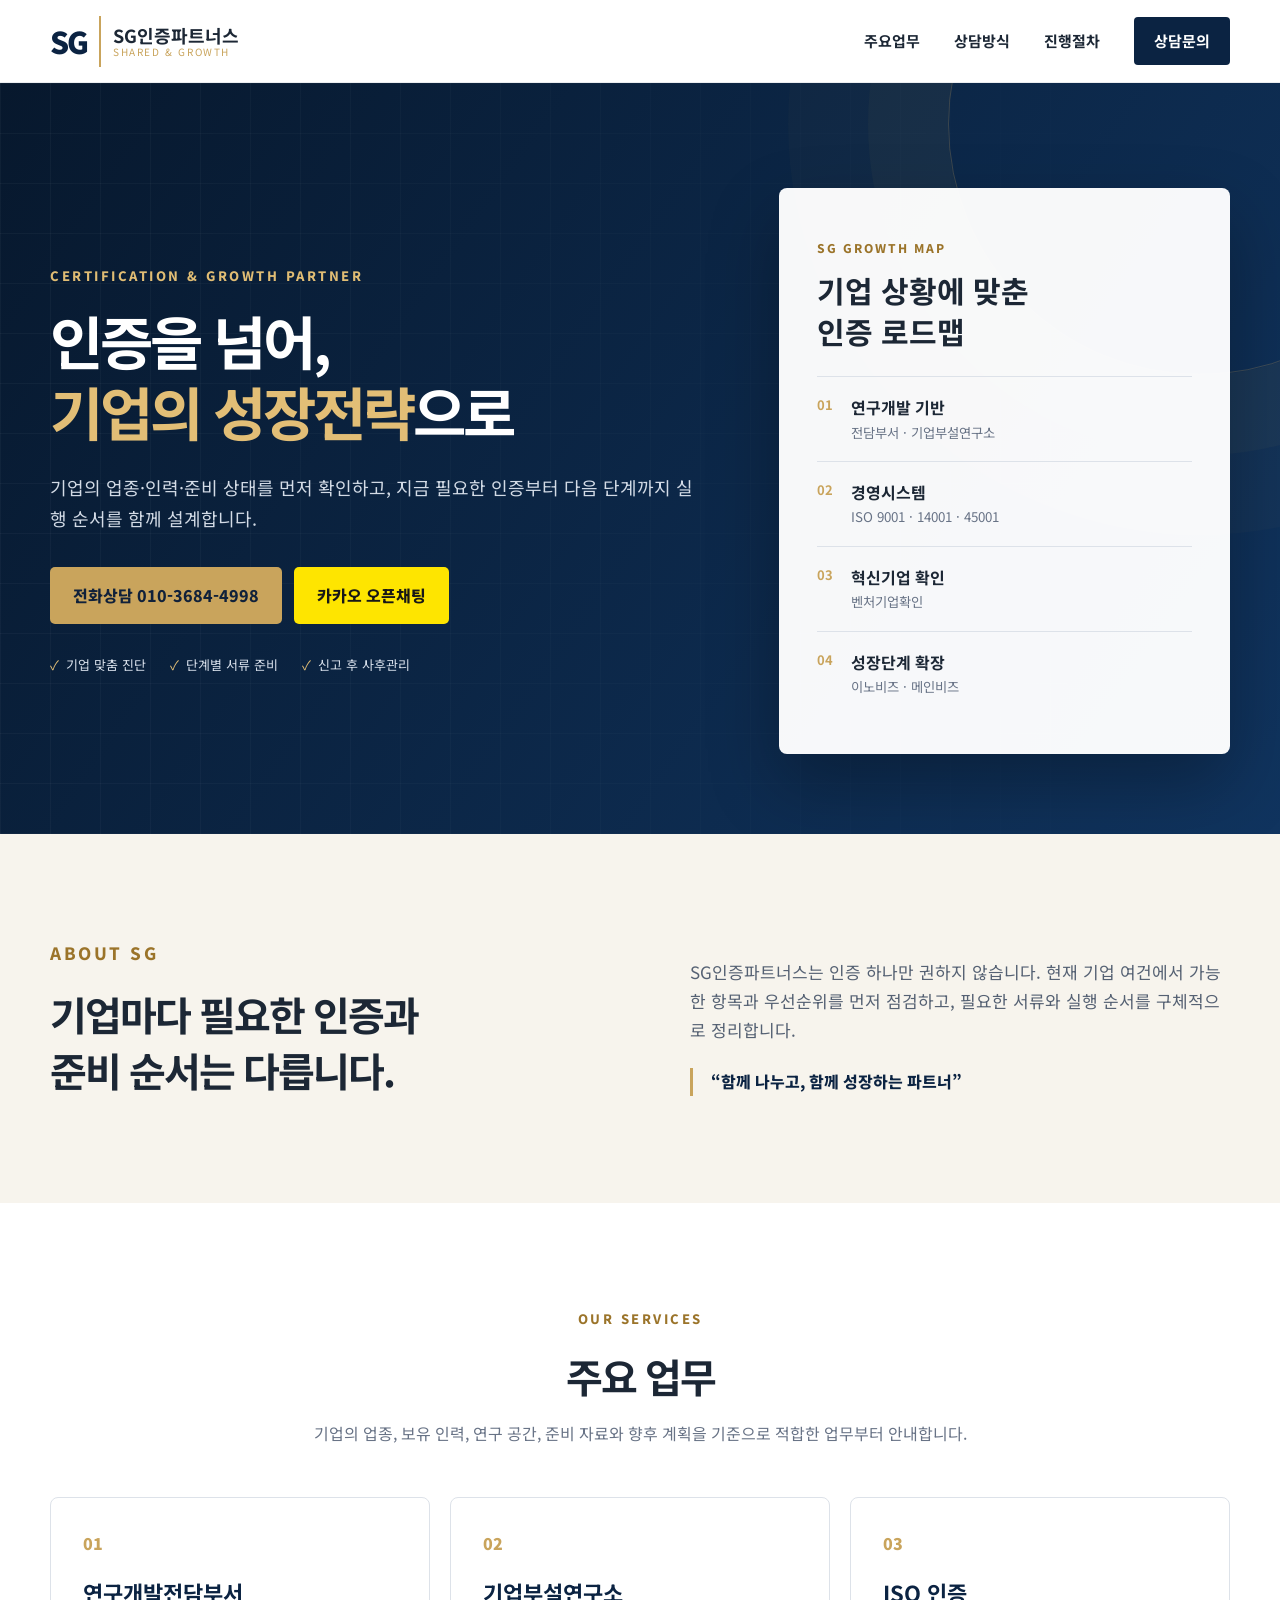
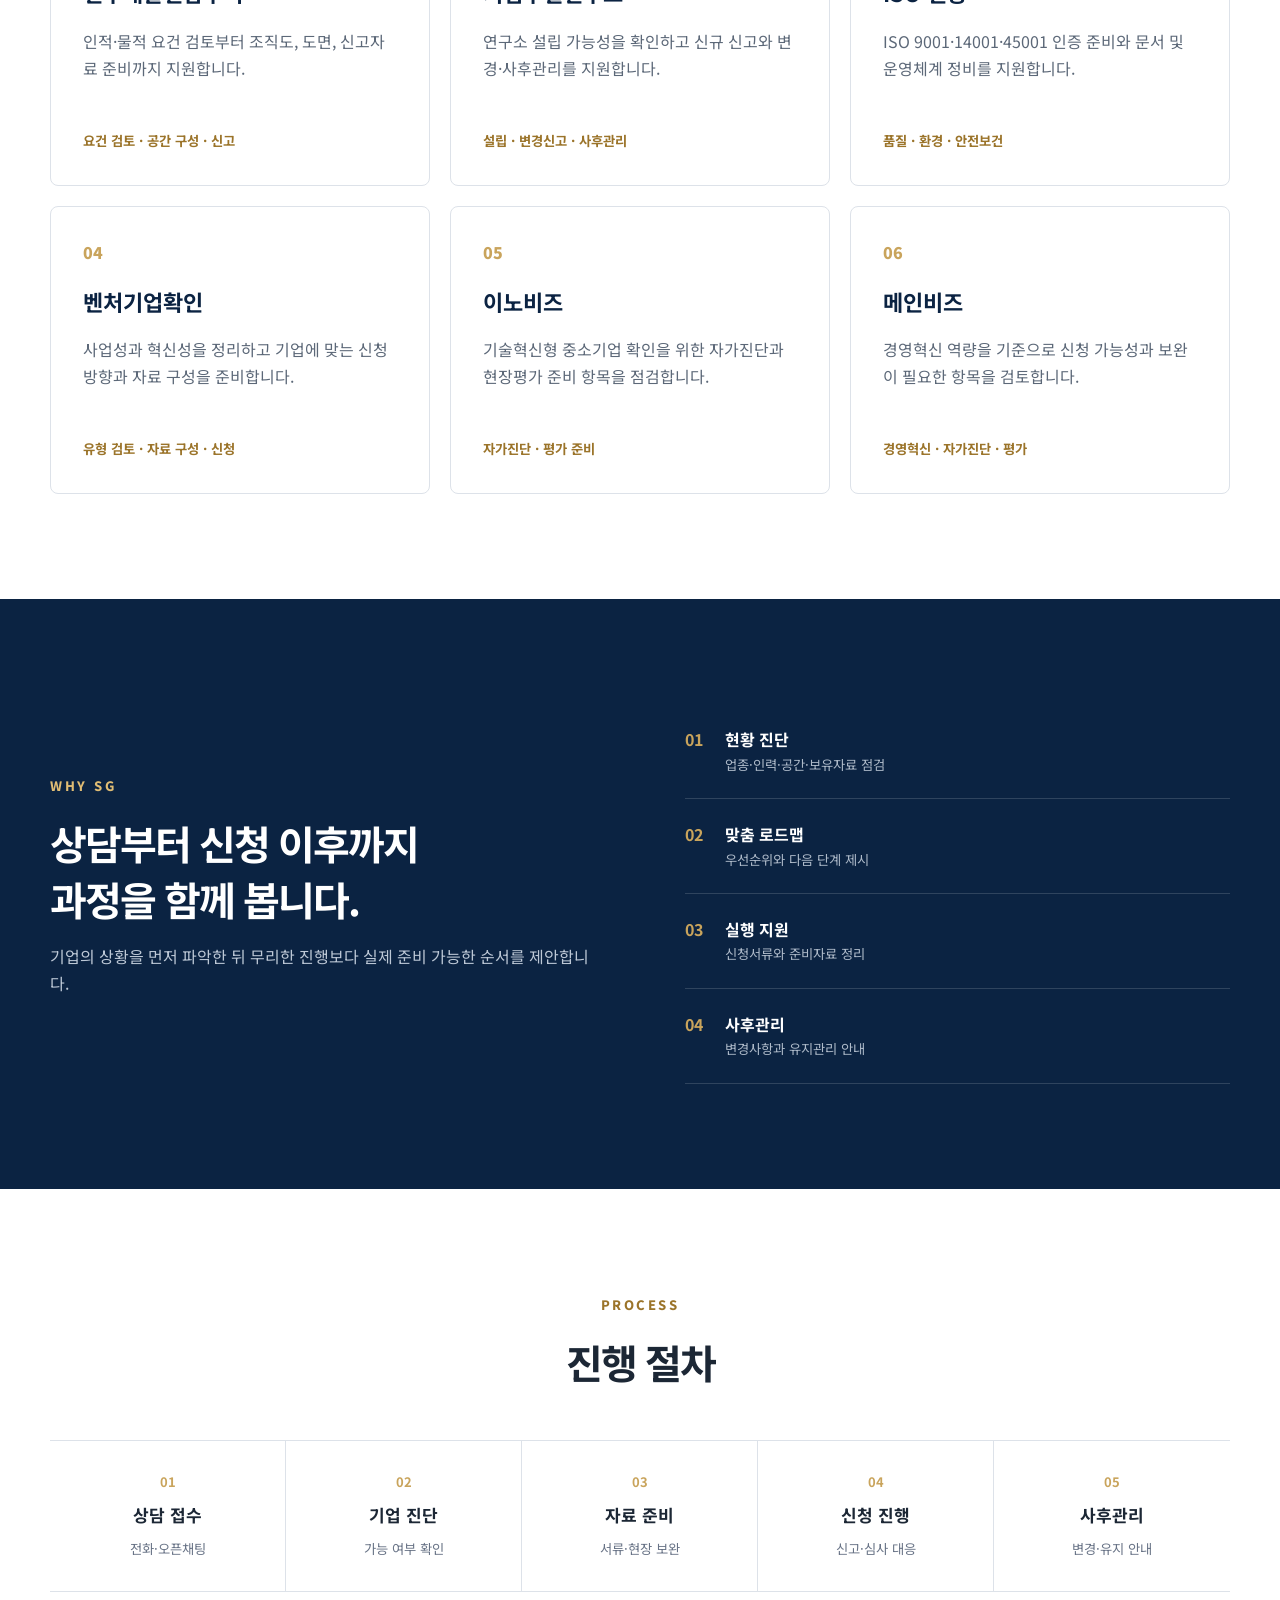
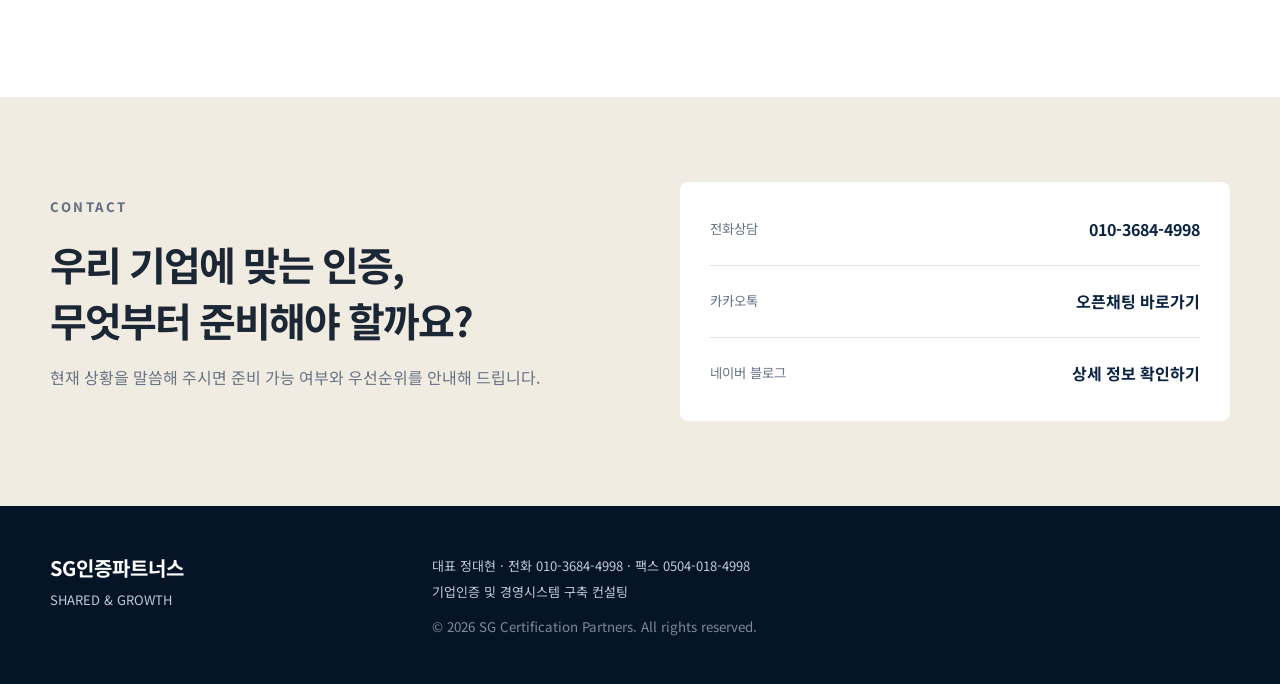
==== commit b9ab89f6: "Add files via upload" ====
--- a/index.html
+++ b/index.html
@@ -3,249 +3,108 @@
 <head>
   <meta charset="utf-8">
   <meta name="viewport" content="width=device-width, initial-scale=1">
-  <meta name="description" content="SG인증파트너스는 기업의 현재 상황을 진단하고 ISO, 연구개발전담부서, 기업부설연구소, 벤처, 이노비즈, 메인비즈 인증 로드맵을 함께 설계합니다.">
+  <meta name="description" content="SG인증파트너스는 연구개발전담부서, 기업부설연구소, ISO 인증, 벤처·이노비즈·메인비즈 준비를 기업 상황에 맞춰 지원합니다.">
   <meta name="theme-color" content="#0b2342">
-  <title>SG인증파트너스 | SHARED &amp; GROWTH</title>
+  <meta property="og:title" content="SG인증파트너스 | 인증을 넘어 기업의 성장전략으로">
+  <meta property="og:description" content="연구개발전담부서·기업부설연구소·ISO·벤처·이노비즈·메인비즈 기업인증 컨설팅">
+  <title>SG인증파트너스 | 기업인증 컨설팅</title>
   <link rel="preconnect" href="https://fonts.googleapis.com">
   <link rel="preconnect" href="https://fonts.gstatic.com" crossorigin>
   <link href="https://fonts.googleapis.com/css2?family=Noto+Sans+KR:wght@400;500;600;700;800;900&display=swap" rel="stylesheet">
-  <link rel="stylesheet" href="assets/style.css">
-  <script defer src="assets/script.js"></script>
+  <link rel="stylesheet" href="style.css">
+  <script defer src="script.js"></script>
 </head>
 <body id="top">
-  <a class="skip-link" href="#main">본문으로 바로가기</a>
-
-  <header class="site-header">
-    <div class="container header-inner">
+  <a class="skip" href="#main">본문 바로가기</a>
+  <header class="header">
+    <div class="wrap header-inner">
       <a class="brand" href="#top" aria-label="SG인증파트너스 홈">
-        <img src="assets/sg-logo-original.png" alt="SG Certification Partners Shared & Growth 로고">
+        <span class="brand-mark">SG</span>
+        <span class="brand-copy"><b>SG인증파트너스</b><small>SHARED &amp; GROWTH</small></span>
       </a>
-
-      <button class="menu-toggle" type="button" aria-expanded="false" aria-controls="main-nav">
-        <span></span><span></span><span></span>
-        <span class="sr-only">메뉴 열기</span>
-      </button>
-
-      <nav id="main-nav" class="main-nav" aria-label="주요 메뉴">
-        <a href="#about">회사소개</a>
-        <a href="#services">주요업무</a>
-        <a href="#roadmap">성장로드맵</a>
-        <a href="#process">진행절차</a>
-        <a class="nav-cta" href="#contact">상담문의</a>
+      <button class="menu" type="button" aria-expanded="false" aria-controls="nav"><span></span><span></span><span></span></button>
+      <nav id="nav" class="nav">
+        <a href="#services">주요업무</a><a href="#strength">상담방식</a><a href="#process">진행절차</a><a href="#contact" class="nav-cta">상담문의</a>
       </nav>
     </div>
   </header>
 
   <main id="main">
     <section class="hero">
-      <div class="hero-grid-overlay" aria-hidden="true"></div>
-      <div class="hero-orb hero-orb-one" aria-hidden="true"></div>
-      <div class="hero-orb hero-orb-two" aria-hidden="true"></div>
-
-      <div class="container hero-inner">
+      <div class="hero-pattern"></div>
+      <div class="wrap hero-grid">
         <div class="hero-copy reveal">
-          <p class="eyebrow">CERTIFICATION STRATEGY PARTNER</p>
-          <h1>인증을 넘어,<br><span>기업의 성장전략</span>으로</h1>
-          <p class="hero-description">
-            기업의 업종·규모·인력과 준비 상태를 먼저 확인하고,
-            현재 필요한 인증부터 다음 단계까지 연결되는 실행 순서를 함께 설계합니다.
-          </p>
-
-          <div class="hero-actions">
-            <a class="button button-gold" href="tel:01036844998">전화상담 010-3684-4998</a>
-            <a class="button button-outline" href="#services">주요업무 보기</a>
+          <p class="eyebrow">CERTIFICATION &amp; GROWTH PARTNER</p>
+          <h1>인증을 넘어,<br><em>기업의 성장전략</em>으로</h1>
+          <p class="lead">기업의 업종·인력·준비 상태를 먼저 확인하고, 지금 필요한 인증부터 다음 단계까지 실행 순서를 함께 설계합니다.</p>
+          <div class="actions">
+            <a class="btn primary" href="tel:01036844998">전화상담 010-3684-4998</a>
+            <a class="btn kakao" href="https://open.kakao.com/o/s0r7jKCh" target="_blank" rel="noopener">카카오 오픈채팅</a>
           </div>
-
-          <div class="hero-points" aria-label="핵심 지원 내용">
-            <span>기업 맞춤 진단</span>
-            <span>단계별 실행 지원</span>
-            <span>사후관리 연계</span>
-          </div>
+          <div class="quick"><span>기업 맞춤 진단</span><span>단계별 서류 준비</span><span>신고 후 사후관리</span></div>
         </div>
-
-        <aside class="hero-roadmap-card reveal" aria-label="기업별 맞춤 인증 로드맵">
-          <p class="card-kicker">SG GROWTH MAP</p>
-          <h2>기업별 맞춤 인증 로드맵</h2>
+        <aside class="focus-card reveal">
+          <p>SG GROWTH MAP</p>
+          <h2>기업 상황에 맞춘<br>인증 로드맵</h2>
           <ol>
-            <li>
-              <b>01</b>
-              <span><strong>연구개발 기반</strong><small>연구개발전담부서 · 기업부설연구소</small></span>
-            </li>
-            <li>
-              <b>02</b>
-              <span><strong>경영시스템 구축</strong><small>ISO 9001 · 14001 · 45001</small></span>
-            </li>
-            <li>
-              <b>03</b>
-              <span><strong>혁신기업 확인</strong><small>벤처기업확인</small></span>
-            </li>
-            <li>
-              <b>04</b>
-              <span><strong>성장단계 확장</strong><small>이노비즈 · 메인비즈</small></span>
-            </li>
+            <li><b>01</b><span><strong>연구개발 기반</strong><small>전담부서 · 기업부설연구소</small></span></li>
+            <li><b>02</b><span><strong>경영시스템</strong><small>ISO 9001 · 14001 · 45001</small></span></li>
+            <li><b>03</b><span><strong>혁신기업 확인</strong><small>벤처기업확인</small></span></li>
+            <li><b>04</b><span><strong>성장단계 확장</strong><small>이노비즈 · 메인비즈</small></span></li>
           </ol>
-          <div class="card-footer">
-            <span>SHARED &amp; GROWTH</span>
-            <strong>필요한 인증부터 순서대로</strong>
-          </div>
         </aside>
       </div>
+    </section>
 
-      <div class="hero-category-bar">
-        <div class="container category-grid">
-          <div><b>01</b><span><strong>ISO 인증</strong><small>9001 · 14001 · 45001</small></span></div>
-          <div><b>02</b><span><strong>기업인증</strong><small>벤처 · 이노비즈 · 메인비즈</small></span></div>
-          <div><b>03</b><span><strong>연구개발</strong><small>기업부설연구소 · 전담부서</small></span></div>
-          <div><b>04</b><span><strong>맞춤 컨설팅</strong><small>기업별 단계별 실행계획</small></span></div>
+    <section class="intro section">
+      <div class="wrap intro-grid reveal">
+        <div><p class="eyebrow dark">ABOUT SG</p><h2>기업마다 필요한 인증과<br>준비 순서는 다릅니다.</h2></div>
+        <div><p>SG인증파트너스는 인증 하나만 권하지 않습니다. 현재 기업 여건에서 가능한 항목과 우선순위를 먼저 점검하고, 필요한 서류와 실행 순서를 구체적으로 정리합니다.</p><blockquote>“함께 나누고, 함께 성장하는 파트너”</blockquote></div>
+      </div>
+    </section>
+
+    <section id="services" class="section services">
+      <div class="wrap">
+        <header class="section-head reveal"><p class="eyebrow dark">OUR SERVICES</p><h2>주요 업무</h2><p>기업의 업종, 보유 인력, 연구 공간, 준비 자료와 향후 계획을 기준으로 적합한 업무부터 안내합니다.</p></header>
+        <div class="cards">
+          <article class="card reveal"><span>01</span><h3>연구개발전담부서</h3><p>인적·물적 요건 검토부터 조직도, 도면, 신고자료 준비까지 지원합니다.</p><small>요건 검토 · 공간 구성 · 신고</small></article>
+          <article class="card reveal"><span>02</span><h3>기업부설연구소</h3><p>연구소 설립 가능성을 확인하고 신규 신고와 변경·사후관리를 지원합니다.</p><small>설립 · 변경신고 · 사후관리</small></article>
+          <article class="card reveal"><span>03</span><h3>ISO 인증</h3><p>ISO 9001·14001·45001 인증 준비와 문서 및 운영체계 정비를 지원합니다.</p><small>품질 · 환경 · 안전보건</small></article>
+          <article class="card reveal"><span>04</span><h3>벤처기업확인</h3><p>사업성과 혁신성을 정리하고 기업에 맞는 신청 방향과 자료 구성을 준비합니다.</p><small>유형 검토 · 자료 구성 · 신청</small></article>
+          <article class="card reveal"><span>05</span><h3>이노비즈</h3><p>기술혁신형 중소기업 확인을 위한 자가진단과 현장평가 준비 항목을 점검합니다.</p><small>자가진단 · 평가 준비</small></article>
+          <article class="card reveal"><span>06</span><h3>메인비즈</h3><p>경영혁신 역량을 기준으로 신청 가능성과 보완이 필요한 항목을 검토합니다.</p><small>경영혁신 · 자가진단 · 평가</small></article>
         </div>
       </div>
     </section>
 
-    <section id="about" class="section about-section">
-      <div class="container about-grid">
-        <div class="about-photo-wrap reveal">
-          <div class="gold-ring" aria-hidden="true"></div>
-          <div class="photo-frame">
-            <img src="assets/representative-original.png" alt="SG인증파트너스 정대현">
-          </div>
-        </div>
-
-        <div class="about-copy reveal">
-          <p class="eyebrow dark">ABOUT SG</p>
-          <h2>기업마다 필요한 인증과<br>준비 순서는 다릅니다.</h2>
-          <p>
-            SG인증파트너스는 단순히 인증 하나를 권하는 방식이 아니라,
-            기업의 현재 상태와 목표를 먼저 확인합니다.
-            준비 가능한 항목과 우선순위를 정리하고 다음 단계로 연결될 수 있도록
-            실행 계획을 세웁니다.
-          </p>
-          <blockquote>“인증을 넘어, 기업의 성장전략으로”</blockquote>
-          <div class="shared-growth">
-            <strong>SHARED &amp; GROWTH</strong>
-            <span>함께 나누고 함께 성장하는 파트너</span>
-          </div>
+    <section id="strength" class="section strength">
+      <div class="wrap strength-grid">
+        <div class="reveal"><p class="eyebrow">WHY SG</p><h2>상담부터 신청 이후까지<br>과정을 함께 봅니다.</h2><p>기업의 상황을 먼저 파악한 뒤 무리한 진행보다 실제 준비 가능한 순서를 제안합니다.</p></div>
+        <div class="strength-list reveal">
+          <div><b>01</b><span><strong>현황 진단</strong><small>업종·인력·공간·보유자료 점검</small></span></div>
+          <div><b>02</b><span><strong>맞춤 로드맵</strong><small>우선순위와 다음 단계 제시</small></span></div>
+          <div><b>03</b><span><strong>실행 지원</strong><small>신청서류와 준비자료 정리</small></span></div>
+          <div><b>04</b><span><strong>사후관리</strong><small>변경사항과 유지관리 안내</small></span></div>
         </div>
       </div>
     </section>
 
-    <section id="services" class="section services-section">
-      <div class="container">
-        <div class="section-heading reveal">
-          <p class="eyebrow dark">OUR SERVICES</p>
-          <h2>기업 성장 단계에 맞는 주요 업무</h2>
-          <p>업종과 보유 인력, 준비 자료, 향후 계획을 기준으로 적합한 업무부터 안내합니다.</p>
-        </div>
-
-        <div class="service-grid">
-          <article class="service-card reveal">
-            <span class="service-no">01</span>
-            <h3>ISO 인증</h3>
-            <p>ISO 9001, 14001, 45001 인증 준비와 운영체계 정비를 지원합니다.</p>
-            <small>품질 · 환경 · 안전보건</small>
-          </article>
-          <article class="service-card reveal">
-            <span class="service-no">02</span>
-            <h3>연구개발전담부서</h3>
-            <p>기업 여건에 맞춘 전담부서 설립 준비와 신고 절차를 지원합니다.</p>
-            <small>요건 검토 · 조직 · 공간 · 서류</small>
-          </article>
-          <article class="service-card reveal">
-            <span class="service-no">03</span>
-            <h3>기업부설연구소</h3>
-            <p>연구소 설립 요건 확인부터 신고 이후 사후관리까지 연결합니다.</p>
-            <small>설립 · 변경신고 · 사후관리</small>
-          </article>
-          <article class="service-card reveal">
-            <span class="service-no">04</span>
-            <h3>벤처기업확인</h3>
-            <p>기업의 기술·사업성과 혁신성을 정리해 확인 신청을 준비합니다.</p>
-            <small>유형 검토 · 자료 구성 · 신청</small>
-          </article>
-          <article class="service-card reveal">
-            <span class="service-no">05</span>
-            <h3>이노비즈</h3>
-            <p>기술혁신형 중소기업 확인을 위한 자가진단과 준비 항목을 점검합니다.</p>
-            <small>자가진단 · 현장평가 준비</small>
-          </article>
-          <article class="service-card reveal">
-            <span class="service-no">06</span>
-            <h3>메인비즈</h3>
-            <p>경영혁신 역량을 기준으로 신청 가능성과 준비 방향을 검토합니다.</p>
-            <small>경영혁신 · 자가진단 · 평가 준비</small>
-          </article>
-        </div>
+    <section id="process" class="section process">
+      <div class="wrap"><header class="section-head reveal"><p class="eyebrow dark">PROCESS</p><h2>진행 절차</h2></header>
+        <div class="steps reveal"><div><b>01</b><strong>상담 접수</strong><small>전화·오픈채팅</small></div><div><b>02</b><strong>기업 진단</strong><small>가능 여부 확인</small></div><div><b>03</b><strong>자료 준비</strong><small>서류·현장 보완</small></div><div><b>04</b><strong>신청 진행</strong><small>신고·심사 대응</small></div><div><b>05</b><strong>사후관리</strong><small>변경·유지 안내</small></div></div>
       </div>
     </section>
 
-    <section id="roadmap" class="section roadmap-section">
-      <div class="container roadmap-layout">
-        <div class="section-heading light reveal">
-          <p class="eyebrow">GROWTH ROADMAP</p>
-          <h2>지금 필요한 업무부터<br>다음 단계까지 연결합니다.</h2>
-          <p>모든 기업이 같은 순서로 진행하는 것은 아닙니다. 기업 상황에 따라 필요한 단계만 선택해 설계합니다.</p>
-        </div>
-
-        <div class="roadmap-flow reveal">
-          <div><b>STEP 01</b><strong>현황 진단</strong><span>업종 · 인력 · 보유자료 확인</span></div>
-          <i>→</i>
-          <div><b>STEP 02</b><strong>가능성 검토</strong><span>요건 및 준비 항목 정리</span></div>
-          <i>→</i>
-          <div><b>STEP 03</b><strong>실행 관리</strong><span>서류 준비와 신청 진행</span></div>
-          <i>→</i>
-          <div><b>STEP 04</b><strong>사후관리</strong><span>인증 유지와 다음 단계 연계</span></div>
-        </div>
-      </div>
-    </section>
-
-    <section id="process" class="section process-section">
-      <div class="container">
-        <div class="section-heading reveal">
-          <p class="eyebrow dark">PROCESS</p>
-          <h2>진행 절차</h2>
-          <p>기업별 준비 상태에 따라 세부 일정과 필요한 자료는 달라질 수 있습니다.</p>
-        </div>
-
-        <ol class="process-list">
-          <li class="reveal"><b>01</b><strong>상담</strong><span>현재 상황과 목표 확인</span></li>
-          <li class="reveal"><b>02</b><strong>기업 진단</strong><span>가능 요건과 우선순위 검토</span></li>
-          <li class="reveal"><b>03</b><strong>준비</strong><span>조직·시설·서류 정리</span></li>
-          <li class="reveal"><b>04</b><strong>신청</strong><span>신청 및 보완 대응</span></li>
-          <li class="reveal"><b>05</b><strong>사후관리</strong><span>유지관리와 후속 인증 연계</span></li>
-        </ol>
-      </div>
-    </section>
-
-    <section id="contact" class="section contact-section">
-      <div class="container contact-card reveal">
-        <div>
-          <p class="eyebrow">CONTACT</p>
-          <h2>기업의 현재 상황부터<br>먼저 확인해 보세요.</h2>
-          <p>필요한 인증과 준비 순서를 상담을 통해 안내합니다.</p>
-        </div>
-        <div class="contact-actions">
-          <a class="button button-gold" href="tel:01036844998">전화 010-3684-4998</a>
-          <a class="button button-white" href="https://blog.naver.com/j6844998" target="_blank" rel="noopener">네이버 블로그</a>
-        </div>
+    <section id="contact" class="contact">
+      <div class="wrap contact-grid">
+        <div><p class="eyebrow">CONTACT</p><h2>우리 기업에 맞는 인증,<br>무엇부터 준비해야 할까요?</h2><p>현재 상황을 말씀해 주시면 준비 가능 여부와 우선순위를 안내해 드립니다.</p></div>
+        <div class="contact-box"><a href="tel:01036844998"><small>전화상담</small><strong>010-3684-4998</strong></a><a href="https://open.kakao.com/o/s0r7jKCh" target="_blank" rel="noopener"><small>카카오톡</small><strong>오픈채팅 바로가기</strong></a><a href="https://blog.naver.com/j6844998" target="_blank" rel="noopener"><small>네이버 블로그</small><strong>상세 정보 확인하기</strong></a></div>
       </div>
     </section>
   </main>
 
-  <footer class="site-footer">
-    <div class="container footer-grid">
-      <div>
-        <img src="assets/sg-logo-original.png" alt="" aria-hidden="true">
-        <p>SG인증파트너스 · SHARED &amp; GROWTH</p>
-      </div>
-      <div class="footer-info">
-        <span>대표 정대현</span>
-        <span>전화 010-3684-4998</span>
-        <span>팩스 0504-018-4998</span>
-        <a href="privacy.html">개인정보처리방침</a>
-      </div>
-    </div>
-    <div class="container copyright">© SG Certification Partners. All rights reserved.</div>
-  </footer>
+  <footer><div class="wrap footer-grid"><div><b>SG인증파트너스</b><p>SHARED &amp; GROWTH</p></div><div><p>대표 정대현 · 전화 010-3684-4998 · 팩스 0504-018-4998</p><p>기업인증 및 경영시스템 구축 컨설팅</p><small>© 2026 SG Certification Partners. All rights reserved.</small></div></div></footer>
 
-  <a class="floating-call" href="tel:01036844998" aria-label="전화상담">☎</a>
+  <div class="mobile-bar"><a href="tel:01036844998">전화상담</a><a href="https://open.kakao.com/o/s0r7jKCh" target="_blank" rel="noopener">카카오톡</a></div>
 </body>
 </html>
--- a/style.css
+++ b/style.css
@@ -0,0 +1,3 @@
+:root{--navy:#0b2342;--deep:#07182d;--gold:#c9a45c;--cream:#f7f4ed;--text:#1c2735;--muted:#687386;--line:#dde2e9}*{box-sizing:border-box}html{scroll-behavior:smooth}body{margin:0;font-family:'Noto Sans KR',sans-serif;color:var(--text);background:#fff;line-height:1.7}a{text-decoration:none;color:inherit}.wrap{width:min(1180px,calc(100% - 40px));margin:auto}.skip{position:absolute;left:-9999px}.skip:focus{left:20px;top:20px;z-index:999;background:#fff;padding:10px}.header{position:sticky;top:0;z-index:100;background:rgba(255,255,255,.95);backdrop-filter:blur(12px);border-bottom:1px solid rgba(11,35,66,.08)}.header-inner{height:82px;display:flex;align-items:center;justify-content:space-between}.brand{display:flex;align-items:center;gap:12px}.brand-mark{font-size:30px;font-weight:900;color:var(--navy);letter-spacing:-2px;border-right:2px solid var(--gold);padding-right:12px}.brand-copy{display:flex;flex-direction:column;line-height:1.15}.brand-copy b{font-size:18px}.brand-copy small{font-size:10px;color:var(--gold);letter-spacing:1.6px}.nav{display:flex;align-items:center;gap:34px;font-size:15px;font-weight:700}.nav a:hover{color:var(--gold)}.nav-cta{background:var(--navy);color:#fff!important;padding:11px 20px;border-radius:4px}.menu{display:none;border:0;background:none}.hero{position:relative;overflow:hidden;background:linear-gradient(125deg,var(--deep),#10345f);color:#fff;padding:105px 0 80px}.hero-pattern{position:absolute;inset:0;background-image:linear-gradient(rgba(255,255,255,.035) 1px,transparent 1px),linear-gradient(90deg,rgba(255,255,255,.035) 1px,transparent 1px);background-size:50px 50px;mask-image:linear-gradient(to right,#000,transparent)}.hero:after{content:"";position:absolute;width:500px;height:500px;border:1px solid rgba(201,164,92,.25);border-radius:50%;right:-170px;top:-210px;box-shadow:0 0 0 80px rgba(201,164,92,.04),0 0 0 160px rgba(201,164,92,.025)}.hero-grid{position:relative;z-index:2;display:grid;grid-template-columns:1.18fr .82fr;gap:80px;align-items:center}.eyebrow{margin:0 0 18px;color:#e1bd74;font-size:13px;font-weight:800;letter-spacing:2.5px}.eyebrow.dark{color:#9b742a}.hero h1{font-size:58px;line-height:1.22;letter-spacing:-3px;margin:0 0 25px}.hero h1 em{font-style:normal;color:#e2be76}.lead{font-size:18px;color:#d3dbe6;max-width:650px}.actions{display:flex;gap:12px;margin:34px 0 30px}.btn{padding:15px 23px;border-radius:5px;font-weight:800}.primary{background:var(--gold);color:#10213a}.kakao{background:#fee500;color:#171717}.quick{display:flex;gap:24px;font-size:13px;color:#d8e0eb}.quick span:before{content:'✓';color:#e2be76;margin-right:7px}.focus-card{background:rgba(255,255,255,.97);color:var(--text);padding:38px;border-radius:8px;box-shadow:0 30px 70px rgba(0,0,0,.28)}.focus-card>p{color:#9b742a;font-size:12px;font-weight:800;letter-spacing:2px}.focus-card h2{font-size:30px;line-height:1.35;margin:8px 0 25px}.focus-card ol{list-style:none;padding:0;margin:0}.focus-card li{display:flex;gap:18px;padding:17px 0;border-top:1px solid var(--line)}.focus-card li b{color:var(--gold);font-size:13px}.focus-card li span{display:flex;flex-direction:column}.focus-card li small{color:var(--muted)}.section{padding:105px 0}.intro{background:var(--cream)}.intro-grid{display:grid;grid-template-columns:1fr 1fr;gap:100px;align-items:center}.intro h2,.section-head h2,.strength h2,.contact h2{font-size:40px;line-height:1.4;letter-spacing:-2px;margin:0}.intro p{font-size:17px;color:#556173}.intro blockquote{margin:24px 0 0;padding-left:18px;border-left:3px solid var(--gold);font-weight:800;color:var(--navy)}.section-head{text-align:center;max-width:760px;margin:0 auto 50px}.section-head p:last-child{color:var(--muted)}.cards{display:grid;grid-template-columns:repeat(3,1fr);gap:20px}.card{padding:32px;border:1px solid var(--line);border-radius:8px;transition:.25s;background:#fff}.card:hover{transform:translateY(-7px);border-color:var(--gold);box-shadow:0 18px 45px rgba(20,40,70,.1)}.card>span{color:var(--gold);font-weight:900}.card h3{font-size:22px;margin:17px 0 12px;color:var(--navy)}.card p{color:#5c6878;min-height:82px}.card small{color:#9b742a;font-weight:700}.strength{background:var(--navy);color:#fff}.strength-grid{display:grid;grid-template-columns:1fr 1fr;gap:90px;align-items:center}.strength-grid>div>p:last-child{color:#bdc8d6}.strength-list>div{display:flex;gap:22px;padding:22px 0;border-bottom:1px solid rgba(255,255,255,.15)}.strength-list b{color:var(--gold)}.strength-list span{display:flex;flex-direction:column}.strength-list small{color:#aebac9}.steps{display:grid;grid-template-columns:repeat(5,1fr);border-top:1px solid var(--line);border-bottom:1px solid var(--line)}.steps div{position:relative;padding:30px 18px;text-align:center;border-right:1px solid var(--line);display:flex;flex-direction:column}.steps div:last-child{border:0}.steps b{color:var(--gold);font-size:13px}.steps strong{margin:8px 0;font-size:17px}.steps small{color:var(--muted)}.contact{padding:85px 0;background:#f1ece1}.contact-grid{display:grid;grid-template-columns:1fr 1fr;gap:80px;align-items:center}.contact p{color:#687386}.contact-box{background:#fff;padding:12px 30px;border-radius:8px}.contact-box a{display:flex;justify-content:space-between;align-items:center;padding:22px 0;border-bottom:1px solid var(--line)}.contact-box a:last-child{border:0}.contact-box small{color:var(--muted)}.contact-box strong{color:var(--navy)}footer{background:#061427;color:#c0cad6;padding:45px 0}.footer-grid{display:grid;grid-template-columns:.6fr 1.4fr;gap:40px}.footer-grid b{color:#fff;font-size:20px}.footer-grid p{margin:4px 0;font-size:13px}.footer-grid small{display:block;margin-top:13px;color:#7e8b9b}.mobile-bar{display:none}.reveal{opacity:0;transform:translateY(18px);transition:.65s ease}.reveal.show{opacity:1;transform:none}
+@media(max-width:850px){.wrap{width:min(100% - 28px,1180px)}.header-inner{height:68px}.brand-mark{font-size:25px}.brand-copy b{font-size:15px}.menu{display:flex;width:38px;height:38px;flex-direction:column;justify-content:center;gap:5px}.menu span{width:24px;height:2px;background:var(--navy)}.nav{display:none;position:absolute;top:68px;left:0;right:0;background:#fff;padding:18px 24px 24px;flex-direction:column;align-items:stretch;gap:6px;border-bottom:1px solid var(--line)}.nav.open{display:flex}.nav a{padding:11px}.hero{padding:75px 0 55px}.hero-grid,.intro-grid,.strength-grid,.contact-grid{grid-template-columns:1fr;gap:45px}.hero h1{font-size:40px}.lead{font-size:16px}.quick{flex-direction:column;gap:5px}.focus-card{padding:26px}.section{padding:75px 0}.intro h2,.section-head h2,.strength h2,.contact h2{font-size:31px}.cards{grid-template-columns:1fr 1fr}.steps{grid-template-columns:1fr}.steps div{border-right:0;border-bottom:1px solid var(--line)}.footer-grid{grid-template-columns:1fr}.mobile-bar{position:fixed;display:grid;grid-template-columns:1fr 1fr;z-index:110;bottom:0;left:0;right:0;text-align:center;font-weight:800}.mobile-bar a{padding:15px;background:var(--navy);color:#fff}.mobile-bar a:last-child{background:#fee500;color:#171717}footer{padding-bottom:95px}}
+@media(max-width:560px){.hero h1{font-size:35px}.actions{flex-direction:column}.btn{text-align:center}.cards{grid-template-columns:1fr}.card p{min-height:0}.contact-box{padding:8px 18px}.contact-box a{align-items:flex-start;flex-direction:column;gap:3px}}
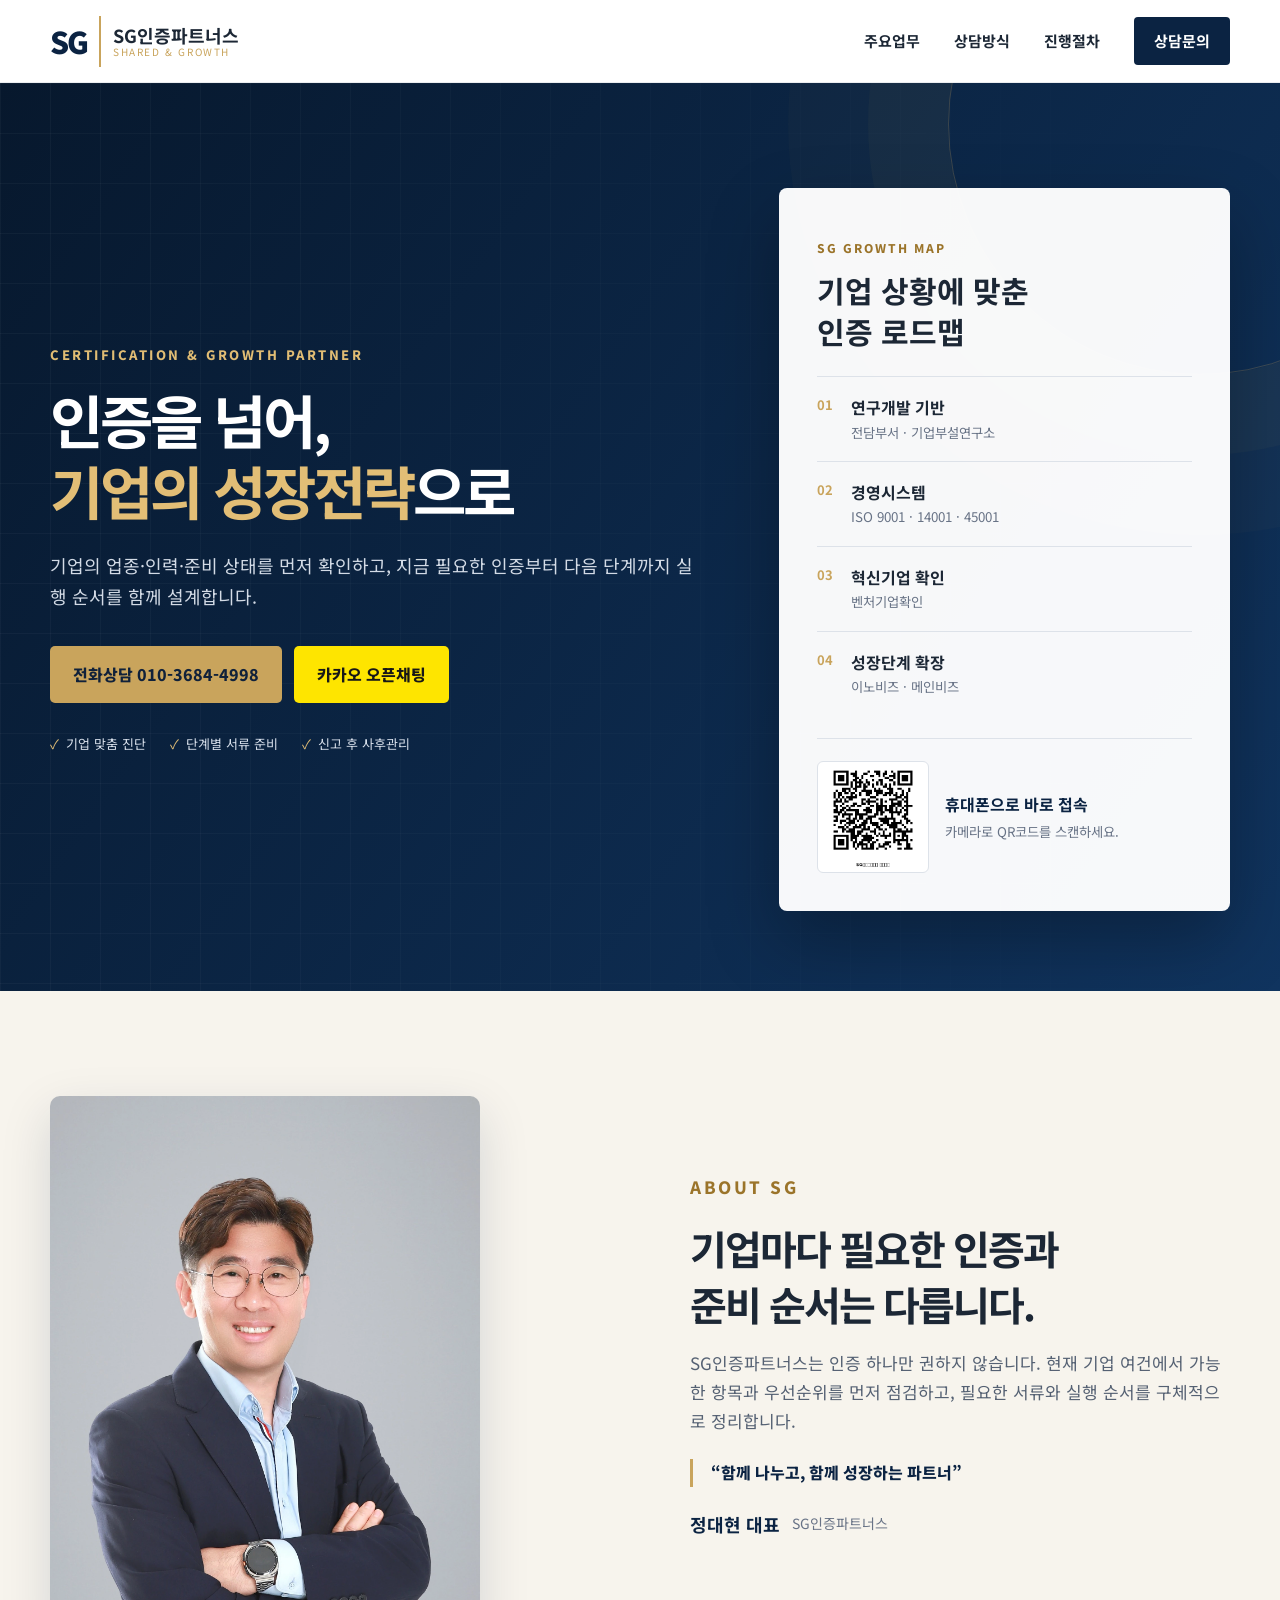
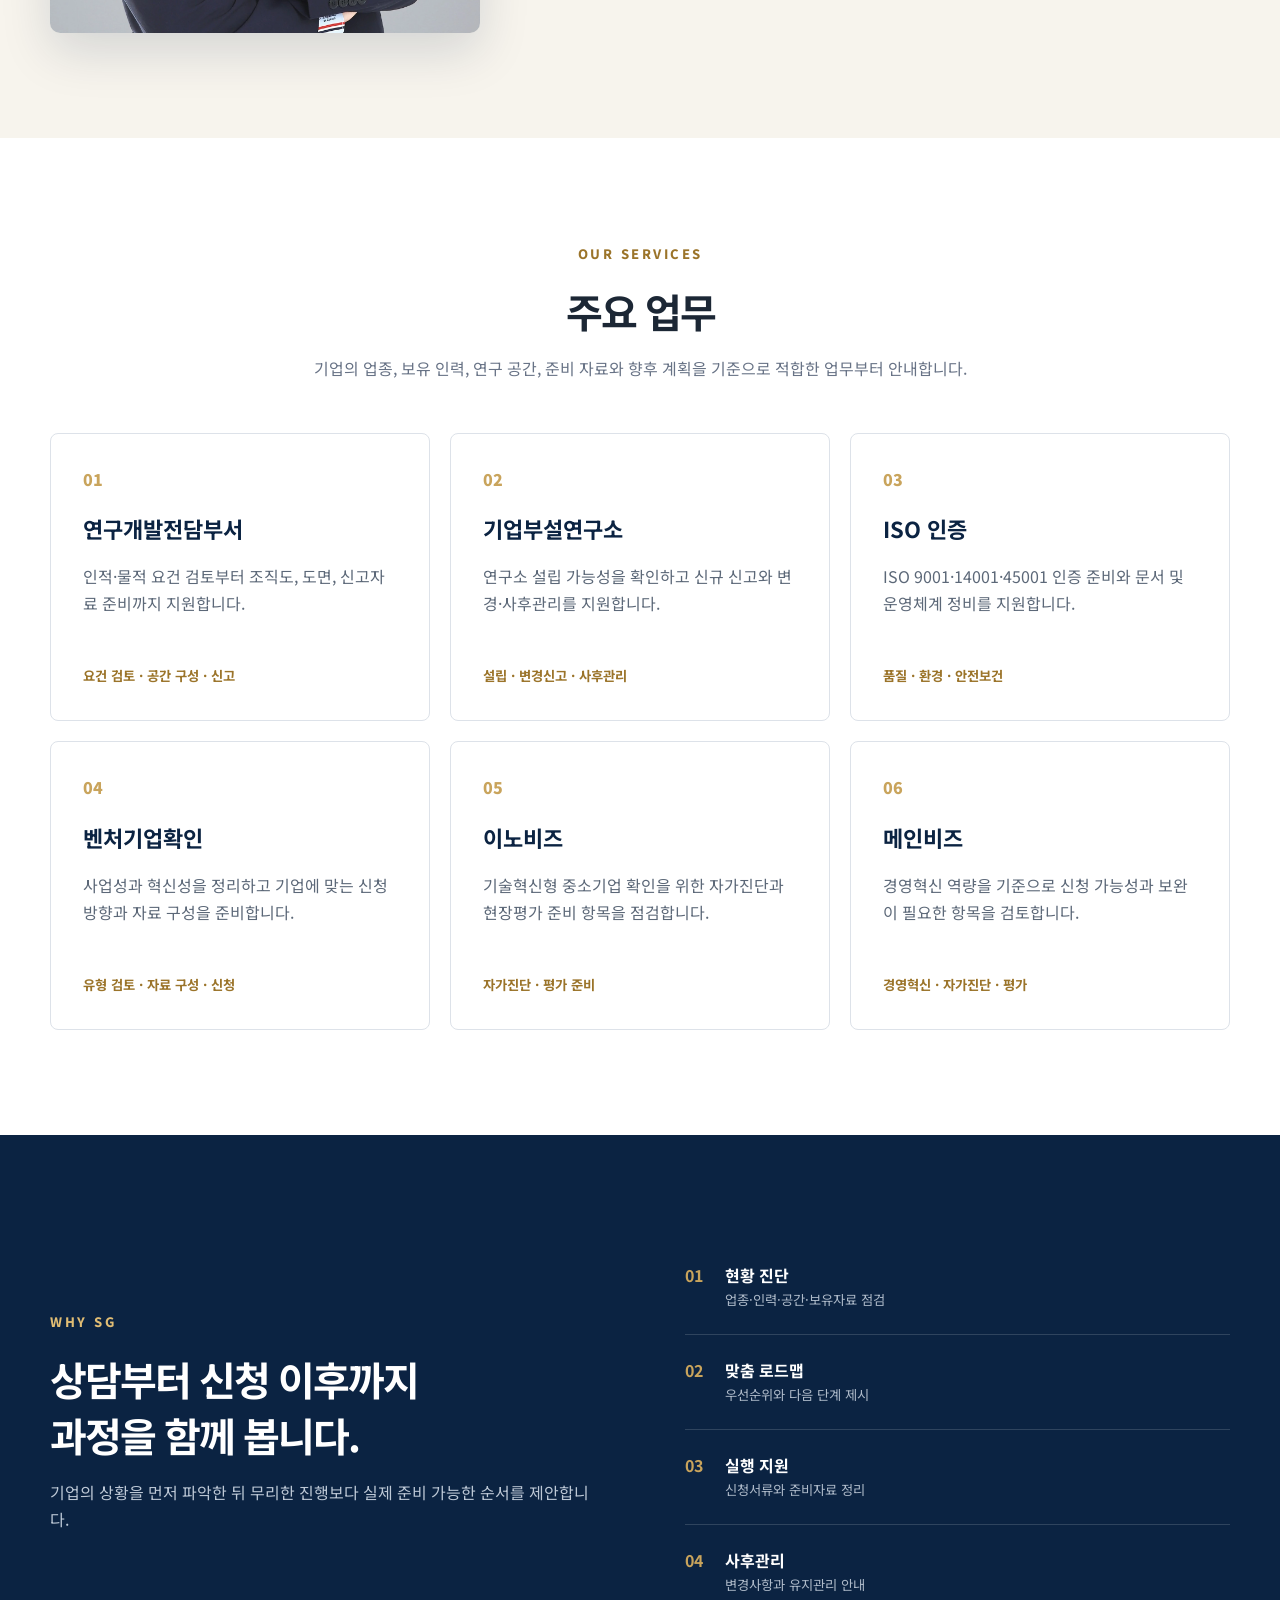
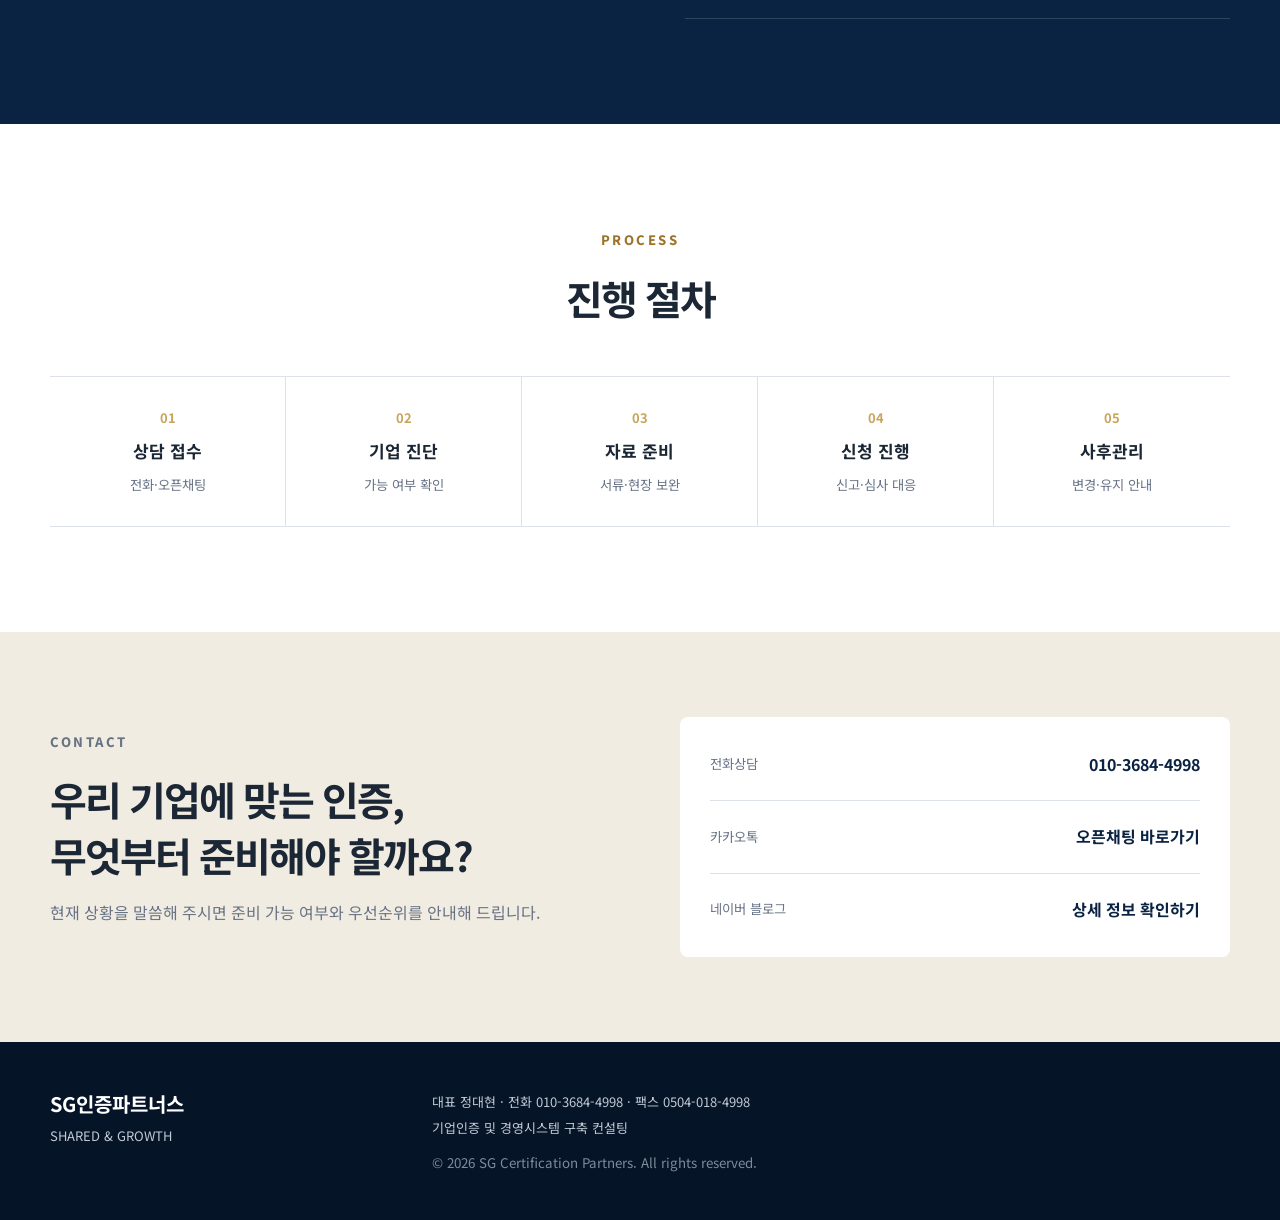
==== commit f4ed0977: "Add files via upload" ====
--- a/index.html
+++ b/index.html
@@ -52,14 +52,29 @@
             <li><b>03</b><span><strong>혁신기업 확인</strong><small>벤처기업확인</small></span></li>
             <li><b>04</b><span><strong>성장단계 확장</strong><small>이노비즈 · 메인비즈</small></span></li>
           </ol>
+          <div class="hero-qr">
+            <img src="homepage-qr.png" alt="SG인증파트너스 홈페이지 QR코드">
+            <div>
+              <strong>휴대폰으로 바로 접속</strong>
+              <small>카메라로 QR코드를 스캔하세요.</small>
+            </div>
+          </div>
         </aside>
       </div>
     </section>
 
     <section class="intro section">
       <div class="wrap intro-grid reveal">
-        <div><p class="eyebrow dark">ABOUT SG</p><h2>기업마다 필요한 인증과<br>준비 순서는 다릅니다.</h2></div>
-        <div><p>SG인증파트너스는 인증 하나만 권하지 않습니다. 현재 기업 여건에서 가능한 항목과 우선순위를 먼저 점검하고, 필요한 서류와 실행 순서를 구체적으로 정리합니다.</p><blockquote>“함께 나누고, 함께 성장하는 파트너”</blockquote></div>
+        <div class="representative-photo">
+          <img src="representative.webp" alt="SG인증파트너스 정대현 대표">
+        </div>
+        <div class="intro-copy">
+          <p class="eyebrow dark">ABOUT SG</p>
+          <h2>기업마다 필요한 인증과<br>준비 순서는 다릅니다.</h2>
+          <p>SG인증파트너스는 인증 하나만 권하지 않습니다. 현재 기업 여건에서 가능한 항목과 우선순위를 먼저 점검하고, 필요한 서류와 실행 순서를 구체적으로 정리합니다.</p>
+          <blockquote>“함께 나누고, 함께 성장하는 파트너”</blockquote>
+          <p class="representative-name"><strong>정대현 대표</strong><span>SG인증파트너스</span></p>
+        </div>
       </div>
     </section>
 
--- a/style.css
+++ b/style.css
@@ -1,3 +1,15 @@
-:root{--navy:#0b2342;--deep:#07182d;--gold:#c9a45c;--cream:#f7f4ed;--text:#1c2735;--muted:#687386;--line:#dde2e9}*{box-sizing:border-box}html{scroll-behavior:smooth}body{margin:0;font-family:'Noto Sans KR',sans-serif;color:var(--text);background:#fff;line-height:1.7}a{text-decoration:none;color:inherit}.wrap{width:min(1180px,calc(100% - 40px));margin:auto}.skip{position:absolute;left:-9999px}.skip:focus{left:20px;top:20px;z-index:999;background:#fff;padding:10px}.header{position:sticky;top:0;z-index:100;background:rgba(255,255,255,.95);backdrop-filter:blur(12px);border-bottom:1px solid rgba(11,35,66,.08)}.header-inner{height:82px;display:flex;align-items:center;justify-content:space-between}.brand{display:flex;align-items:center;gap:12px}.brand-mark{font-size:30px;font-weight:900;color:var(--navy);letter-spacing:-2px;border-right:2px solid var(--gold);padding-right:12px}.brand-copy{display:flex;flex-direction:column;line-height:1.15}.brand-copy b{font-size:18px}.brand-copy small{font-size:10px;color:var(--gold);letter-spacing:1.6px}.nav{display:flex;align-items:center;gap:34px;font-size:15px;font-weight:700}.nav a:hover{color:var(--gold)}.nav-cta{background:var(--navy);color:#fff!important;padding:11px 20px;border-radius:4px}.menu{display:none;border:0;background:none}.hero{position:relative;overflow:hidden;background:linear-gradient(125deg,var(--deep),#10345f);color:#fff;padding:105px 0 80px}.hero-pattern{position:absolute;inset:0;background-image:linear-gradient(rgba(255,255,255,.035) 1px,transparent 1px),linear-gradient(90deg,rgba(255,255,255,.035) 1px,transparent 1px);background-size:50px 50px;mask-image:linear-gradient(to right,#000,transparent)}.hero:after{content:"";position:absolute;width:500px;height:500px;border:1px solid rgba(201,164,92,.25);border-radius:50%;right:-170px;top:-210px;box-shadow:0 0 0 80px rgba(201,164,92,.04),0 0 0 160px rgba(201,164,92,.025)}.hero-grid{position:relative;z-index:2;display:grid;grid-template-columns:1.18fr .82fr;gap:80px;align-items:center}.eyebrow{margin:0 0 18px;color:#e1bd74;font-size:13px;font-weight:800;letter-spacing:2.5px}.eyebrow.dark{color:#9b742a}.hero h1{font-size:58px;line-height:1.22;letter-spacing:-3px;margin:0 0 25px}.hero h1 em{font-style:normal;color:#e2be76}.lead{font-size:18px;color:#d3dbe6;max-width:650px}.actions{display:flex;gap:12px;margin:34px 0 30px}.btn{padding:15px 23px;border-radius:5px;font-weight:800}.primary{background:var(--gold);color:#10213a}.kakao{background:#fee500;color:#171717}.quick{display:flex;gap:24px;font-size:13px;color:#d8e0eb}.quick span:before{content:'✓';color:#e2be76;margin-right:7px}.focus-card{background:rgba(255,255,255,.97);color:var(--text);padding:38px;border-radius:8px;box-shadow:0 30px 70px rgba(0,0,0,.28)}.focus-card>p{color:#9b742a;font-size:12px;font-weight:800;letter-spacing:2px}.focus-card h2{font-size:30px;line-height:1.35;margin:8px 0 25px}.focus-card ol{list-style:none;padding:0;margin:0}.focus-card li{display:flex;gap:18px;padding:17px 0;border-top:1px solid var(--line)}.focus-card li b{color:var(--gold);font-size:13px}.focus-card li span{display:flex;flex-direction:column}.focus-card li small{color:var(--muted)}.section{padding:105px 0}.intro{background:var(--cream)}.intro-grid{display:grid;grid-template-columns:1fr 1fr;gap:100px;align-items:center}.intro h2,.section-head h2,.strength h2,.contact h2{font-size:40px;line-height:1.4;letter-spacing:-2px;margin:0}.intro p{font-size:17px;color:#556173}.intro blockquote{margin:24px 0 0;padding-left:18px;border-left:3px solid var(--gold);font-weight:800;color:var(--navy)}.section-head{text-align:center;max-width:760px;margin:0 auto 50px}.section-head p:last-child{color:var(--muted)}.cards{display:grid;grid-template-columns:repeat(3,1fr);gap:20px}.card{padding:32px;border:1px solid var(--line);border-radius:8px;transition:.25s;background:#fff}.card:hover{transform:translateY(-7px);border-color:var(--gold);box-shadow:0 18px 45px rgba(20,40,70,.1)}.card>span{color:var(--gold);font-weight:900}.card h3{font-size:22px;margin:17px 0 12px;color:var(--navy)}.card p{color:#5c6878;min-height:82px}.card small{color:#9b742a;font-weight:700}.strength{background:var(--navy);color:#fff}.strength-grid{display:grid;grid-template-columns:1fr 1fr;gap:90px;align-items:center}.strength-grid>div>p:last-child{color:#bdc8d6}.strength-list>div{display:flex;gap:22px;padding:22px 0;border-bottom:1px solid rgba(255,255,255,.15)}.strength-list b{color:var(--gold)}.strength-list span{display:flex;flex-direction:column}.strength-list small{color:#aebac9}.steps{display:grid;grid-template-columns:repeat(5,1fr);border-top:1px solid var(--line);border-bottom:1px solid var(--line)}.steps div{position:relative;padding:30px 18px;text-align:center;border-right:1px solid var(--line);display:flex;flex-direction:column}.steps div:last-child{border:0}.steps b{color:var(--gold);font-size:13px}.steps strong{margin:8px 0;font-size:17px}.steps small{color:var(--muted)}.contact{padding:85px 0;background:#f1ece1}.contact-grid{display:grid;grid-template-columns:1fr 1fr;gap:80px;align-items:center}.contact p{color:#687386}.contact-box{background:#fff;padding:12px 30px;border-radius:8px}.contact-box a{display:flex;justify-content:space-between;align-items:center;padding:22px 0;border-bottom:1px solid var(--line)}.contact-box a:last-child{border:0}.contact-box small{color:var(--muted)}.contact-box strong{color:var(--navy)}footer{background:#061427;color:#c0cad6;padding:45px 0}.footer-grid{display:grid;grid-template-columns:.6fr 1.4fr;gap:40px}.footer-grid b{color:#fff;font-size:20px}.footer-grid p{margin:4px 0;font-size:13px}.footer-grid small{display:block;margin-top:13px;color:#7e8b9b}.mobile-bar{display:none}.reveal{opacity:0;transform:translateY(18px);transition:.65s ease}.reveal.show{opacity:1;transform:none}
+:root{--navy:#0b2342;--deep:#07182d;--gold:#c9a45c;--cream:#f7f4ed;--text:#1c2735;--muted:#687386;--line:#dde2e9}*{box-sizing:border-box}html{scroll-behavior:smooth}body{margin:0;font-family:'Noto Sans KR',sans-serif;color:var(--text);background:#fff;line-height:1.7}a{text-decoration:none;color:inherit}.wrap{width:min(1180px,calc(100% - 40px));margin:auto}.skip{position:absolute;left:-9999px}.skip:focus{left:20px;top:20px;z-index:999;background:#fff;padding:10px}.header{position:sticky;top:0;z-index:100;background:rgba(255,255,255,.95);backdrop-filter:blur(12px);border-bottom:1px solid rgba(11,35,66,.08)}.header-inner{height:82px;display:flex;align-items:center;justify-content:space-between}.brand{display:flex;align-items:center;gap:12px}.brand-mark{font-size:30px;font-weight:900;color:var(--navy);letter-spacing:-2px;border-right:2px solid var(--gold);padding-right:12px}.brand-copy{display:flex;flex-direction:column;line-height:1.15}.brand-copy b{font-size:18px}.brand-copy small{font-size:10px;color:var(--gold);letter-spacing:1.6px}.nav{display:flex;align-items:center;gap:34px;font-size:15px;font-weight:700}.nav a:hover{color:var(--gold)}.nav-cta{background:var(--navy);color:#fff!important;padding:11px 20px;border-radius:4px}.menu{display:none;border:0;background:none}.hero{position:relative;overflow:hidden;background:linear-gradient(125deg,var(--deep),#10345f);color:#fff;padding:105px 0 80px}.hero-pattern{position:absolute;inset:0;background-image:linear-gradient(rgba(255,255,255,.035) 1px,transparent 1px),linear-gradient(90deg,rgba(255,255,255,.035) 1px,transparent 1px);background-size:50px 50px;mask-image:linear-gradient(to right,#000,transparent)}.hero:after{content:"";position:absolute;width:500px;height:500px;border:1px solid rgba(201,164,92,.25);border-radius:50%;right:-170px;top:-210px;box-shadow:0 0 0 80px rgba(201,164,92,.04),0 0 0 160px rgba(201,164,92,.025)}.hero-grid{position:relative;z-index:2;display:grid;grid-template-columns:1.18fr .82fr;gap:80px;align-items:center}.eyebrow{margin:0 0 18px;color:#e1bd74;font-size:13px;font-weight:800;letter-spacing:2.5px}.eyebrow.dark{color:#9b742a}.hero h1{font-size:58px;line-height:1.22;letter-spacing:-3px;margin:0 0 25px}.hero h1 em{font-style:normal;color:#e2be76}.lead{font-size:18px;color:#d3dbe6;max-width:650px}.actions{display:flex;gap:12px;margin:34px 0 30px}.btn{padding:15px 23px;border-radius:5px;font-weight:800}.primary{background:var(--gold);color:#10213a}.kakao{background:#fee500;color:#171717}.quick{display:flex;gap:24px;font-size:13px;color:#d8e0eb}.quick span:before{content:'✓';color:#e2be76;margin-right:7px}.focus-card{background:rgba(255,255,255,.97);color:var(--text);padding:38px;border-radius:8px;box-shadow:0 30px 70px rgba(0,0,0,.28)}.focus-card>p{color:#9b742a;font-size:12px;font-weight:800;letter-spacing:2px}.focus-card h2{font-size:30px;line-height:1.35;margin:8px 0 25px}.focus-card ol{list-style:none;padding:0;margin:0}.focus-card li{display:flex;gap:18px;padding:17px 0;border-top:1px solid var(--line)}.focus-card li b{color:var(--gold);font-size:13px}.focus-card li span{display:flex;flex-direction:column}.focus-card li small{color:var(--muted)}.hero-qr{display:flex;align-items:center;gap:16px;margin-top:22px;padding-top:22px;border-top:1px solid var(--line)}.hero-qr img{width:112px;height:112px;object-fit:contain;border:1px solid var(--line);border-radius:6px;background:#fff}.hero-qr div{display:flex;flex-direction:column;gap:4px}.hero-qr strong{color:var(--navy);font-size:16px}.hero-qr small{color:var(--muted);line-height:1.5}.section{padding:105px 0}.intro{background:var(--cream)}.intro-grid{display:grid;grid-template-columns:1fr 1fr;gap:100px;align-items:center}.intro h2,.section-head h2,.strength h2,.contact h2{font-size:40px;line-height:1.4;letter-spacing:-2px;margin:0}.intro p{font-size:17px;color:#556173}.intro blockquote{margin:24px 0 0;padding-left:18px;border-left:3px solid var(--gold);font-weight:800;color:var(--navy)}.section-head{text-align:center;max-width:760px;margin:0 auto 50px}.section-head p:last-child{color:var(--muted)}.cards{display:grid;grid-template-columns:repeat(3,1fr);gap:20px}.card{padding:32px;border:1px solid var(--line);border-radius:8px;transition:.25s;background:#fff}.card:hover{transform:translateY(-7px);border-color:var(--gold);box-shadow:0 18px 45px rgba(20,40,70,.1)}.card>span{color:var(--gold);font-weight:900}.card h3{font-size:22px;margin:17px 0 12px;color:var(--navy)}.card p{color:#5c6878;min-height:82px}.card small{color:#9b742a;font-weight:700}.strength{background:var(--navy);color:#fff}.strength-grid{display:grid;grid-template-columns:1fr 1fr;gap:90px;align-items:center}.strength-grid>div>p:last-child{color:#bdc8d6}.strength-list>div{display:flex;gap:22px;padding:22px 0;border-bottom:1px solid rgba(255,255,255,.15)}.strength-list b{color:var(--gold)}.strength-list span{display:flex;flex-direction:column}.strength-list small{color:#aebac9}.steps{display:grid;grid-template-columns:repeat(5,1fr);border-top:1px solid var(--line);border-bottom:1px solid var(--line)}.steps div{position:relative;padding:30px 18px;text-align:center;border-right:1px solid var(--line);display:flex;flex-direction:column}.steps div:last-child{border:0}.steps b{color:var(--gold);font-size:13px}.steps strong{margin:8px 0;font-size:17px}.steps small{color:var(--muted)}.contact{padding:85px 0;background:#f1ece1}.contact-grid{display:grid;grid-template-columns:1fr 1fr;gap:80px;align-items:center}.contact p{color:#687386}.contact-box{background:#fff;padding:12px 30px;border-radius:8px}.contact-box a{display:flex;justify-content:space-between;align-items:center;padding:22px 0;border-bottom:1px solid var(--line)}.contact-box a:last-child{border:0}.contact-box small{color:var(--muted)}.contact-box strong{color:var(--navy)}footer{background:#061427;color:#c0cad6;padding:45px 0}.footer-grid{display:grid;grid-template-columns:.6fr 1.4fr;gap:40px}.footer-grid b{color:#fff;font-size:20px}.footer-grid p{margin:4px 0;font-size:13px}.footer-grid small{display:block;margin-top:13px;color:#7e8b9b}.mobile-bar{display:none}.reveal{opacity:0;transform:translateY(18px);transition:.65s ease}.reveal.show{opacity:1;transform:none}
 @media(max-width:850px){.wrap{width:min(100% - 28px,1180px)}.header-inner{height:68px}.brand-mark{font-size:25px}.brand-copy b{font-size:15px}.menu{display:flex;width:38px;height:38px;flex-direction:column;justify-content:center;gap:5px}.menu span{width:24px;height:2px;background:var(--navy)}.nav{display:none;position:absolute;top:68px;left:0;right:0;background:#fff;padding:18px 24px 24px;flex-direction:column;align-items:stretch;gap:6px;border-bottom:1px solid var(--line)}.nav.open{display:flex}.nav a{padding:11px}.hero{padding:75px 0 55px}.hero-grid,.intro-grid,.strength-grid,.contact-grid{grid-template-columns:1fr;gap:45px}.hero h1{font-size:40px}.lead{font-size:16px}.quick{flex-direction:column;gap:5px}.focus-card{padding:26px}.section{padding:75px 0}.intro h2,.section-head h2,.strength h2,.contact h2{font-size:31px}.cards{grid-template-columns:1fr 1fr}.steps{grid-template-columns:1fr}.steps div{border-right:0;border-bottom:1px solid var(--line)}.footer-grid{grid-template-columns:1fr}.mobile-bar{position:fixed;display:grid;grid-template-columns:1fr 1fr;z-index:110;bottom:0;left:0;right:0;text-align:center;font-weight:800}.mobile-bar a{padding:15px;background:var(--navy);color:#fff}.mobile-bar a:last-child{background:#fee500;color:#171717}footer{padding-bottom:95px}}
 @media(max-width:560px){.hero h1{font-size:35px}.actions{flex-direction:column}.btn{text-align:center}.cards{grid-template-columns:1fr}.card p{min-height:0}.contact-box{padding:8px 18px}.contact-box a{align-items:flex-start;flex-direction:column;gap:3px}}
+
+@media(max-width:560px){.hero-qr img{width:96px;height:96px}.hero-qr strong{font-size:15px}}
+
+.representative-photo{max-width:430px}
+.representative-photo img{display:block;width:100%;aspect-ratio:4/5;object-fit:cover;object-position:center top;border-radius:10px;box-shadow:0 18px 50px rgba(11,35,66,.15)}
+.intro-copy{align-self:center}
+.representative-name{display:flex;align-items:center;gap:12px;margin-top:22px!important}
+.representative-name strong{color:var(--navy);font-size:18px}
+.representative-name span{color:var(--muted);font-size:14px}
+@media(max-width:850px){
+  .representative-photo{max-width:360px;margin:0 auto}
+}
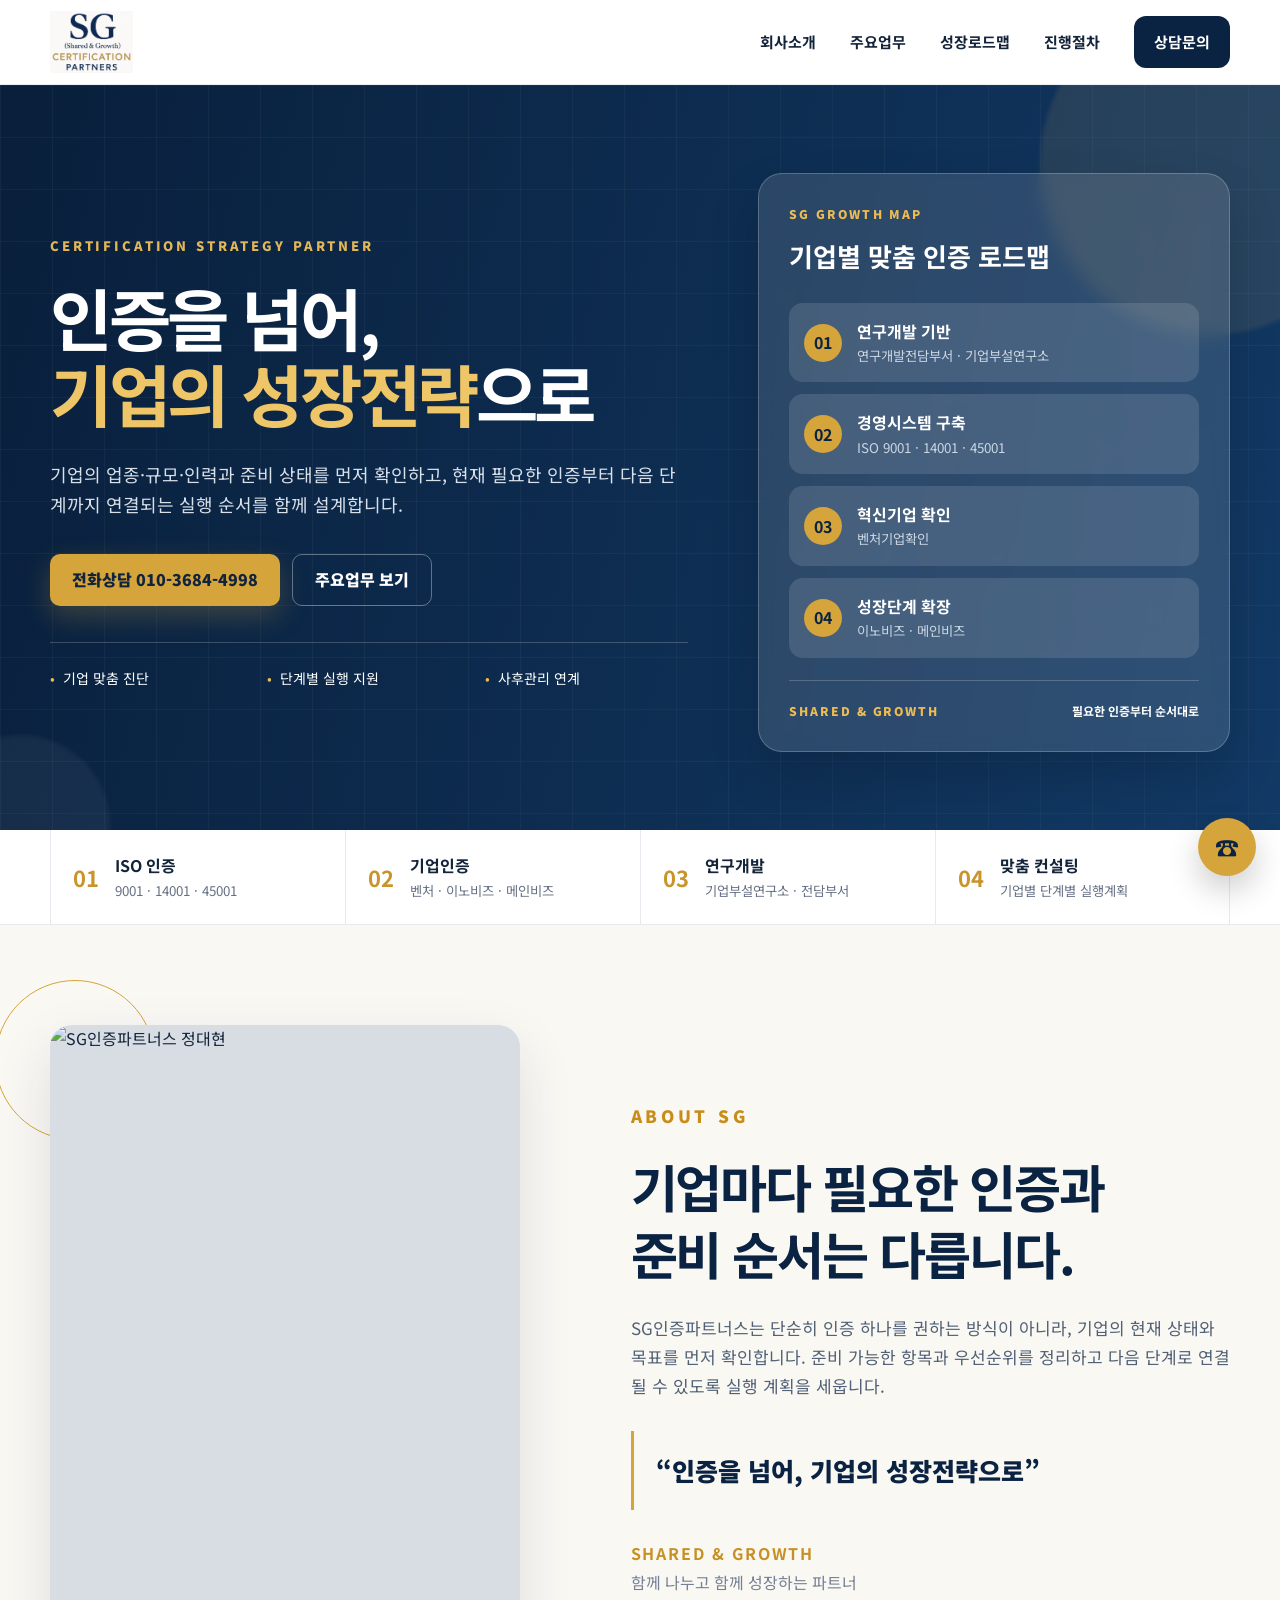
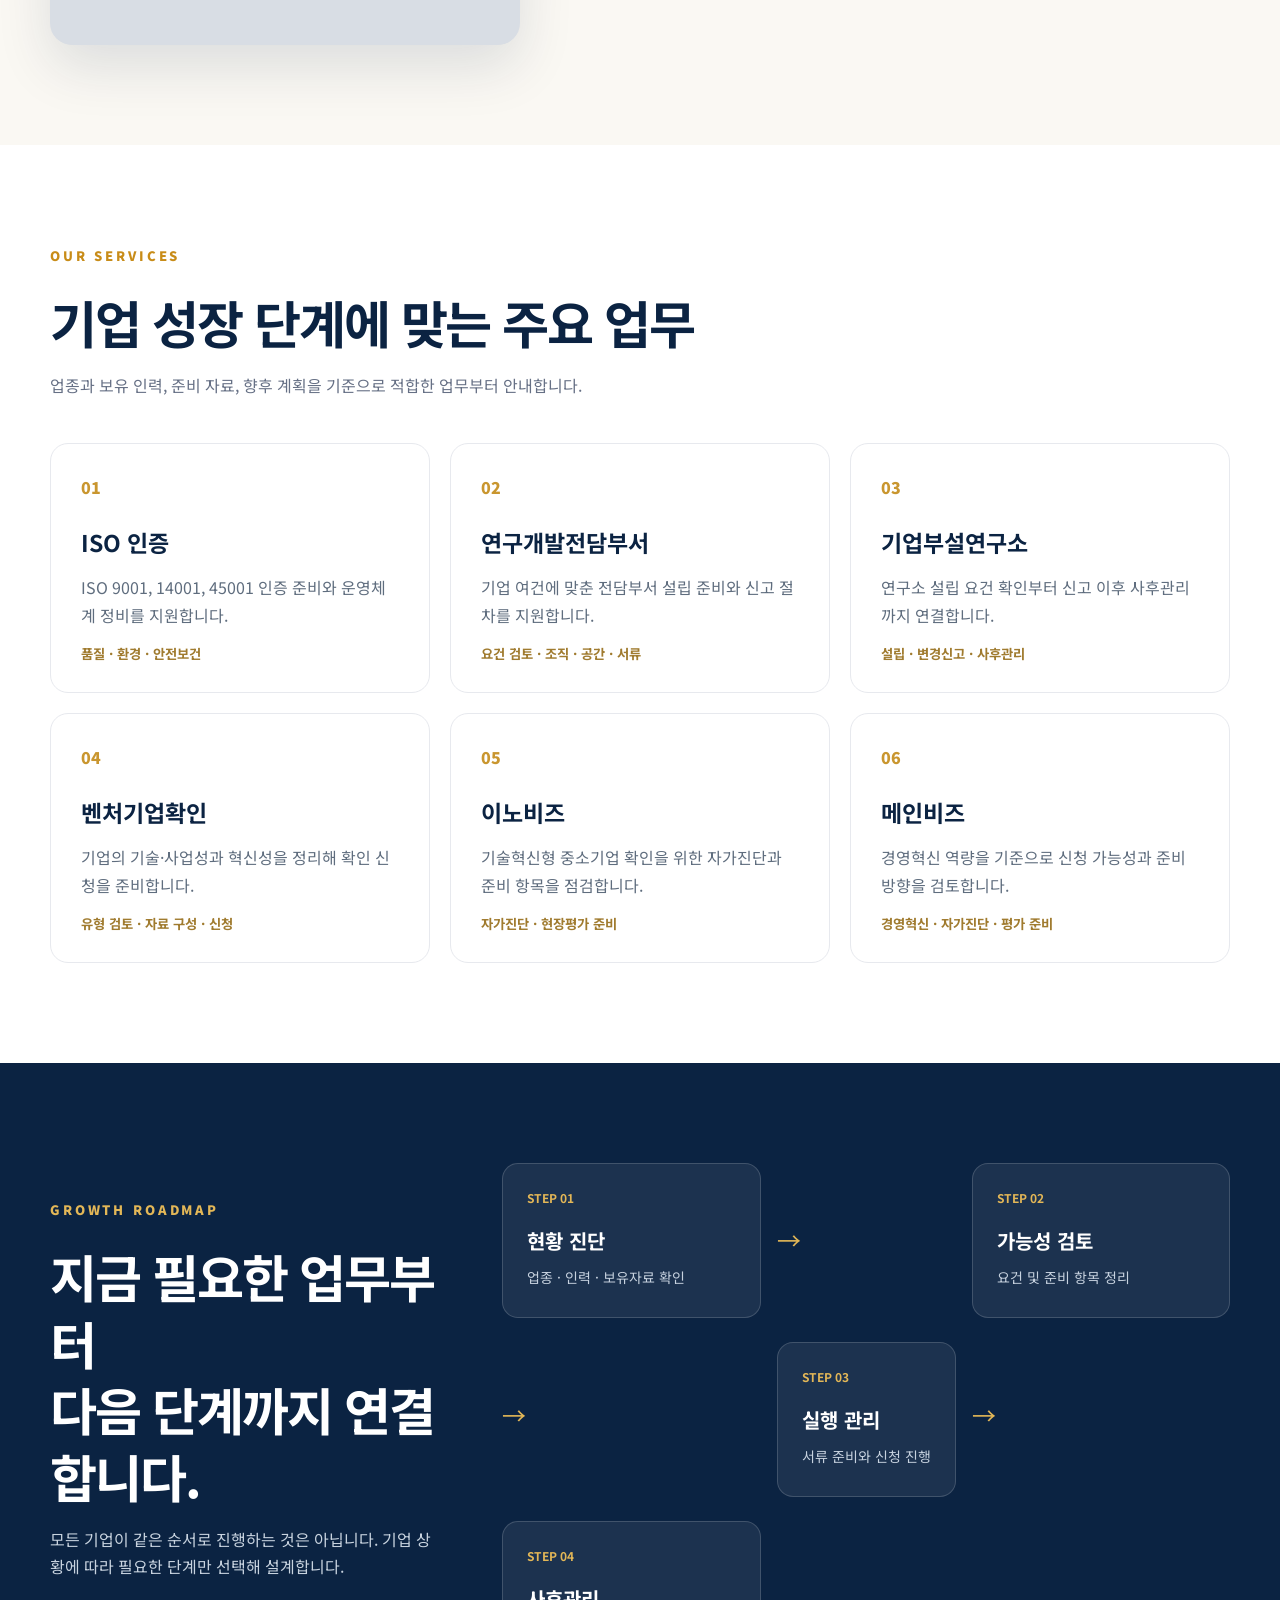
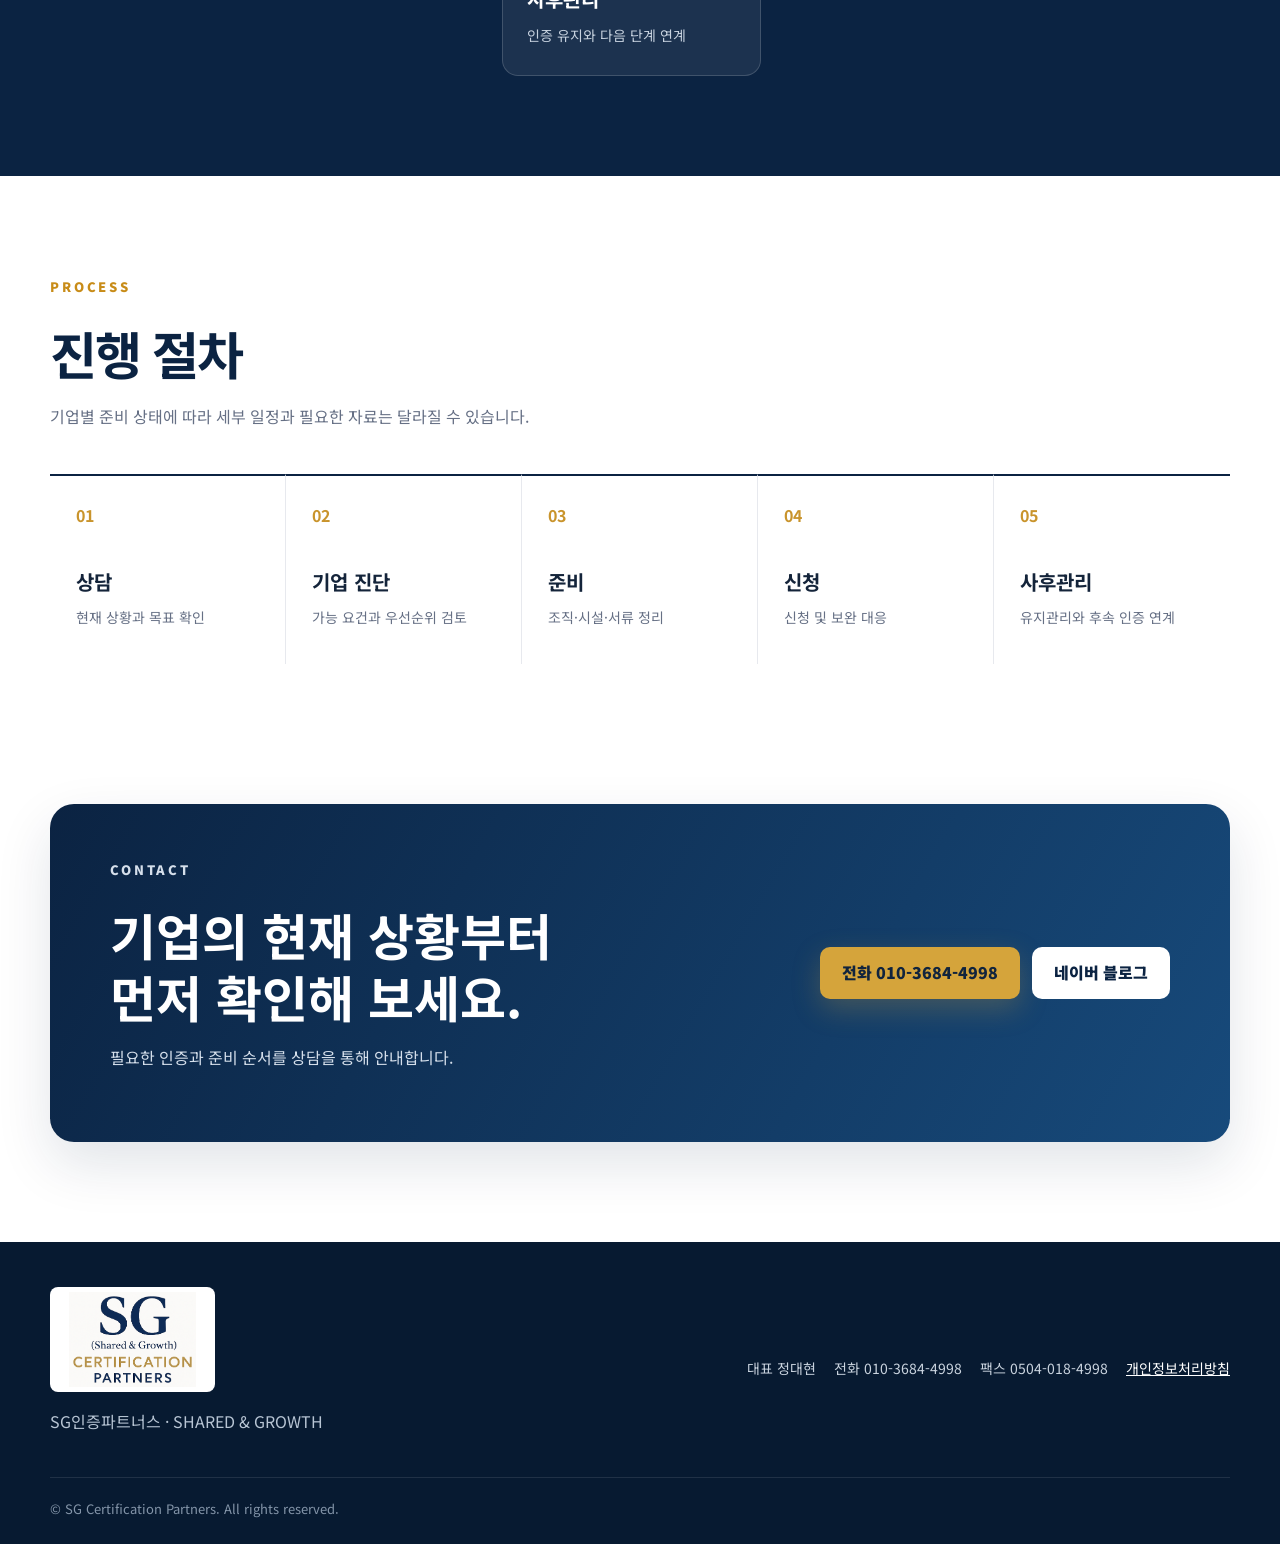
==== commit dbe2fbde: "Add files via upload" ====
--- a/index.html
+++ b/index.html
@@ -3,123 +3,249 @@
 <head>
   <meta charset="utf-8">
   <meta name="viewport" content="width=device-width, initial-scale=1">
-  <meta name="description" content="SG인증파트너스는 연구개발전담부서, 기업부설연구소, ISO 인증, 벤처·이노비즈·메인비즈 준비를 기업 상황에 맞춰 지원합니다.">
+  <meta name="description" content="SG인증파트너스는 기업의 현재 상황을 진단하고 ISO, 연구개발전담부서, 기업부설연구소, 벤처, 이노비즈, 메인비즈 인증 로드맵을 함께 설계합니다.">
   <meta name="theme-color" content="#0b2342">
-  <meta property="og:title" content="SG인증파트너스 | 인증을 넘어 기업의 성장전략으로">
-  <meta property="og:description" content="연구개발전담부서·기업부설연구소·ISO·벤처·이노비즈·메인비즈 기업인증 컨설팅">
-  <title>SG인증파트너스 | 기업인증 컨설팅</title>
+  <title>SG인증파트너스 | SHARED &amp; GROWTH</title>
   <link rel="preconnect" href="https://fonts.googleapis.com">
   <link rel="preconnect" href="https://fonts.gstatic.com" crossorigin>
   <link href="https://fonts.googleapis.com/css2?family=Noto+Sans+KR:wght@400;500;600;700;800;900&display=swap" rel="stylesheet">
-  <link rel="stylesheet" href="style.css">
-  <script defer src="script.js"></script>
+  <link rel="stylesheet" href="assets/style.css">
+  <script defer src="assets/script.js"></script>
 </head>
 <body id="top">
-  <a class="skip" href="#main">본문 바로가기</a>
-  <header class="header">
-    <div class="wrap header-inner">
+  <a class="skip-link" href="#main">본문으로 바로가기</a>
+
+  <header class="site-header">
+    <div class="container header-inner">
       <a class="brand" href="#top" aria-label="SG인증파트너스 홈">
-        <span class="brand-mark">SG</span>
-        <span class="brand-copy"><b>SG인증파트너스</b><small>SHARED &amp; GROWTH</small></span>
+        <img src="assets/sg-logo-original.png" alt="SG Certification Partners Shared & Growth 로고">
       </a>
-      <button class="menu" type="button" aria-expanded="false" aria-controls="nav"><span></span><span></span><span></span></button>
-      <nav id="nav" class="nav">
-        <a href="#services">주요업무</a><a href="#strength">상담방식</a><a href="#process">진행절차</a><a href="#contact" class="nav-cta">상담문의</a>
+
+      <button class="menu-toggle" type="button" aria-expanded="false" aria-controls="main-nav">
+        <span></span><span></span><span></span>
+        <span class="sr-only">메뉴 열기</span>
+      </button>
+
+      <nav id="main-nav" class="main-nav" aria-label="주요 메뉴">
+        <a href="#about">회사소개</a>
+        <a href="#services">주요업무</a>
+        <a href="#roadmap">성장로드맵</a>
+        <a href="#process">진행절차</a>
+        <a class="nav-cta" href="#contact">상담문의</a>
       </nav>
     </div>
   </header>
 
   <main id="main">
     <section class="hero">
-      <div class="hero-pattern"></div>
-      <div class="wrap hero-grid">
+      <div class="hero-grid-overlay" aria-hidden="true"></div>
+      <div class="hero-orb hero-orb-one" aria-hidden="true"></div>
+      <div class="hero-orb hero-orb-two" aria-hidden="true"></div>
+
+      <div class="container hero-inner">
         <div class="hero-copy reveal">
-          <p class="eyebrow">CERTIFICATION &amp; GROWTH PARTNER</p>
-          <h1>인증을 넘어,<br><em>기업의 성장전략</em>으로</h1>
-          <p class="lead">기업의 업종·인력·준비 상태를 먼저 확인하고, 지금 필요한 인증부터 다음 단계까지 실행 순서를 함께 설계합니다.</p>
-          <div class="actions">
-            <a class="btn primary" href="tel:01036844998">전화상담 010-3684-4998</a>
-            <a class="btn kakao" href="https://open.kakao.com/o/s0r7jKCh" target="_blank" rel="noopener">카카오 오픈채팅</a>
-          </div>
-          <div class="quick"><span>기업 맞춤 진단</span><span>단계별 서류 준비</span><span>신고 후 사후관리</span></div>
-        </div>
-        <aside class="focus-card reveal">
-          <p>SG GROWTH MAP</p>
-          <h2>기업 상황에 맞춘<br>인증 로드맵</h2>
+          <p class="eyebrow">CERTIFICATION STRATEGY PARTNER</p>
+          <h1>인증을 넘어,<br><span>기업의 성장전략</span>으로</h1>
+          <p class="hero-description">
+            기업의 업종·규모·인력과 준비 상태를 먼저 확인하고,
+            현재 필요한 인증부터 다음 단계까지 연결되는 실행 순서를 함께 설계합니다.
+          </p>
+
+          <div class="hero-actions">
+            <a class="button button-gold" href="tel:01036844998">전화상담 010-3684-4998</a>
+            <a class="button button-outline" href="#services">주요업무 보기</a>
+          </div>
+
+          <div class="hero-points" aria-label="핵심 지원 내용">
+            <span>기업 맞춤 진단</span>
+            <span>단계별 실행 지원</span>
+            <span>사후관리 연계</span>
+          </div>
+        </div>
+
+        <aside class="hero-roadmap-card reveal" aria-label="기업별 맞춤 인증 로드맵">
+          <p class="card-kicker">SG GROWTH MAP</p>
+          <h2>기업별 맞춤 인증 로드맵</h2>
           <ol>
-            <li><b>01</b><span><strong>연구개발 기반</strong><small>전담부서 · 기업부설연구소</small></span></li>
-            <li><b>02</b><span><strong>경영시스템</strong><small>ISO 9001 · 14001 · 45001</small></span></li>
-            <li><b>03</b><span><strong>혁신기업 확인</strong><small>벤처기업확인</small></span></li>
-            <li><b>04</b><span><strong>성장단계 확장</strong><small>이노비즈 · 메인비즈</small></span></li>
+            <li>
+              <b>01</b>
+              <span><strong>연구개발 기반</strong><small>연구개발전담부서 · 기업부설연구소</small></span>
+            </li>
+            <li>
+              <b>02</b>
+              <span><strong>경영시스템 구축</strong><small>ISO 9001 · 14001 · 45001</small></span>
+            </li>
+            <li>
+              <b>03</b>
+              <span><strong>혁신기업 확인</strong><small>벤처기업확인</small></span>
+            </li>
+            <li>
+              <b>04</b>
+              <span><strong>성장단계 확장</strong><small>이노비즈 · 메인비즈</small></span>
+            </li>
           </ol>
-          <div class="hero-qr">
-            <img src="homepage-qr.png" alt="SG인증파트너스 홈페이지 QR코드">
-            <div>
-              <strong>휴대폰으로 바로 접속</strong>
-              <small>카메라로 QR코드를 스캔하세요.</small>
-            </div>
+          <div class="card-footer">
+            <span>SHARED &amp; GROWTH</span>
+            <strong>필요한 인증부터 순서대로</strong>
           </div>
         </aside>
       </div>
-    </section>
-
-    <section class="intro section">
-      <div class="wrap intro-grid reveal">
-        <div class="representative-photo">
-          <img src="representative.webp" alt="SG인증파트너스 정대현 대표">
-        </div>
-        <div class="intro-copy">
+
+      <div class="hero-category-bar">
+        <div class="container category-grid">
+          <div><b>01</b><span><strong>ISO 인증</strong><small>9001 · 14001 · 45001</small></span></div>
+          <div><b>02</b><span><strong>기업인증</strong><small>벤처 · 이노비즈 · 메인비즈</small></span></div>
+          <div><b>03</b><span><strong>연구개발</strong><small>기업부설연구소 · 전담부서</small></span></div>
+          <div><b>04</b><span><strong>맞춤 컨설팅</strong><small>기업별 단계별 실행계획</small></span></div>
+        </div>
+      </div>
+    </section>
+
+    <section id="about" class="section about-section">
+      <div class="container about-grid">
+        <div class="about-photo-wrap reveal">
+          <div class="gold-ring" aria-hidden="true"></div>
+          <div class="photo-frame">
+            <img src="assets/representative-original.png" alt="SG인증파트너스 정대현">
+          </div>
+        </div>
+
+        <div class="about-copy reveal">
           <p class="eyebrow dark">ABOUT SG</p>
           <h2>기업마다 필요한 인증과<br>준비 순서는 다릅니다.</h2>
-          <p>SG인증파트너스는 인증 하나만 권하지 않습니다. 현재 기업 여건에서 가능한 항목과 우선순위를 먼저 점검하고, 필요한 서류와 실행 순서를 구체적으로 정리합니다.</p>
-          <blockquote>“함께 나누고, 함께 성장하는 파트너”</blockquote>
-          <p class="representative-name"><strong>정대현 대표</strong><span>SG인증파트너스</span></p>
-        </div>
-      </div>
-    </section>
-
-    <section id="services" class="section services">
-      <div class="wrap">
-        <header class="section-head reveal"><p class="eyebrow dark">OUR SERVICES</p><h2>주요 업무</h2><p>기업의 업종, 보유 인력, 연구 공간, 준비 자료와 향후 계획을 기준으로 적합한 업무부터 안내합니다.</p></header>
-        <div class="cards">
-          <article class="card reveal"><span>01</span><h3>연구개발전담부서</h3><p>인적·물적 요건 검토부터 조직도, 도면, 신고자료 준비까지 지원합니다.</p><small>요건 검토 · 공간 구성 · 신고</small></article>
-          <article class="card reveal"><span>02</span><h3>기업부설연구소</h3><p>연구소 설립 가능성을 확인하고 신규 신고와 변경·사후관리를 지원합니다.</p><small>설립 · 변경신고 · 사후관리</small></article>
-          <article class="card reveal"><span>03</span><h3>ISO 인증</h3><p>ISO 9001·14001·45001 인증 준비와 문서 및 운영체계 정비를 지원합니다.</p><small>품질 · 환경 · 안전보건</small></article>
-          <article class="card reveal"><span>04</span><h3>벤처기업확인</h3><p>사업성과 혁신성을 정리하고 기업에 맞는 신청 방향과 자료 구성을 준비합니다.</p><small>유형 검토 · 자료 구성 · 신청</small></article>
-          <article class="card reveal"><span>05</span><h3>이노비즈</h3><p>기술혁신형 중소기업 확인을 위한 자가진단과 현장평가 준비 항목을 점검합니다.</p><small>자가진단 · 평가 준비</small></article>
-          <article class="card reveal"><span>06</span><h3>메인비즈</h3><p>경영혁신 역량을 기준으로 신청 가능성과 보완이 필요한 항목을 검토합니다.</p><small>경영혁신 · 자가진단 · 평가</small></article>
-        </div>
-      </div>
-    </section>
-
-    <section id="strength" class="section strength">
-      <div class="wrap strength-grid">
-        <div class="reveal"><p class="eyebrow">WHY SG</p><h2>상담부터 신청 이후까지<br>과정을 함께 봅니다.</h2><p>기업의 상황을 먼저 파악한 뒤 무리한 진행보다 실제 준비 가능한 순서를 제안합니다.</p></div>
-        <div class="strength-list reveal">
-          <div><b>01</b><span><strong>현황 진단</strong><small>업종·인력·공간·보유자료 점검</small></span></div>
-          <div><b>02</b><span><strong>맞춤 로드맵</strong><small>우선순위와 다음 단계 제시</small></span></div>
-          <div><b>03</b><span><strong>실행 지원</strong><small>신청서류와 준비자료 정리</small></span></div>
-          <div><b>04</b><span><strong>사후관리</strong><small>변경사항과 유지관리 안내</small></span></div>
-        </div>
-      </div>
-    </section>
-
-    <section id="process" class="section process">
-      <div class="wrap"><header class="section-head reveal"><p class="eyebrow dark">PROCESS</p><h2>진행 절차</h2></header>
-        <div class="steps reveal"><div><b>01</b><strong>상담 접수</strong><small>전화·오픈채팅</small></div><div><b>02</b><strong>기업 진단</strong><small>가능 여부 확인</small></div><div><b>03</b><strong>자료 준비</strong><small>서류·현장 보완</small></div><div><b>04</b><strong>신청 진행</strong><small>신고·심사 대응</small></div><div><b>05</b><strong>사후관리</strong><small>변경·유지 안내</small></div></div>
-      </div>
-    </section>
-
-    <section id="contact" class="contact">
-      <div class="wrap contact-grid">
-        <div><p class="eyebrow">CONTACT</p><h2>우리 기업에 맞는 인증,<br>무엇부터 준비해야 할까요?</h2><p>현재 상황을 말씀해 주시면 준비 가능 여부와 우선순위를 안내해 드립니다.</p></div>
-        <div class="contact-box"><a href="tel:01036844998"><small>전화상담</small><strong>010-3684-4998</strong></a><a href="https://open.kakao.com/o/s0r7jKCh" target="_blank" rel="noopener"><small>카카오톡</small><strong>오픈채팅 바로가기</strong></a><a href="https://blog.naver.com/j6844998" target="_blank" rel="noopener"><small>네이버 블로그</small><strong>상세 정보 확인하기</strong></a></div>
+          <p>
+            SG인증파트너스는 단순히 인증 하나를 권하는 방식이 아니라,
+            기업의 현재 상태와 목표를 먼저 확인합니다.
+            준비 가능한 항목과 우선순위를 정리하고 다음 단계로 연결될 수 있도록
+            실행 계획을 세웁니다.
+          </p>
+          <blockquote>“인증을 넘어, 기업의 성장전략으로”</blockquote>
+          <div class="shared-growth">
+            <strong>SHARED &amp; GROWTH</strong>
+            <span>함께 나누고 함께 성장하는 파트너</span>
+          </div>
+        </div>
+      </div>
+    </section>
+
+    <section id="services" class="section services-section">
+      <div class="container">
+        <div class="section-heading reveal">
+          <p class="eyebrow dark">OUR SERVICES</p>
+          <h2>기업 성장 단계에 맞는 주요 업무</h2>
+          <p>업종과 보유 인력, 준비 자료, 향후 계획을 기준으로 적합한 업무부터 안내합니다.</p>
+        </div>
+
+        <div class="service-grid">
+          <article class="service-card reveal">
+            <span class="service-no">01</span>
+            <h3>ISO 인증</h3>
+            <p>ISO 9001, 14001, 45001 인증 준비와 운영체계 정비를 지원합니다.</p>
+            <small>품질 · 환경 · 안전보건</small>
+          </article>
+          <article class="service-card reveal">
+            <span class="service-no">02</span>
+            <h3>연구개발전담부서</h3>
+            <p>기업 여건에 맞춘 전담부서 설립 준비와 신고 절차를 지원합니다.</p>
+            <small>요건 검토 · 조직 · 공간 · 서류</small>
+          </article>
+          <article class="service-card reveal">
+            <span class="service-no">03</span>
+            <h3>기업부설연구소</h3>
+            <p>연구소 설립 요건 확인부터 신고 이후 사후관리까지 연결합니다.</p>
+            <small>설립 · 변경신고 · 사후관리</small>
+          </article>
+          <article class="service-card reveal">
+            <span class="service-no">04</span>
+            <h3>벤처기업확인</h3>
+            <p>기업의 기술·사업성과 혁신성을 정리해 확인 신청을 준비합니다.</p>
+            <small>유형 검토 · 자료 구성 · 신청</small>
+          </article>
+          <article class="service-card reveal">
+            <span class="service-no">05</span>
+            <h3>이노비즈</h3>
+            <p>기술혁신형 중소기업 확인을 위한 자가진단과 준비 항목을 점검합니다.</p>
+            <small>자가진단 · 현장평가 준비</small>
+          </article>
+          <article class="service-card reveal">
+            <span class="service-no">06</span>
+            <h3>메인비즈</h3>
+            <p>경영혁신 역량을 기준으로 신청 가능성과 준비 방향을 검토합니다.</p>
+            <small>경영혁신 · 자가진단 · 평가 준비</small>
+          </article>
+        </div>
+      </div>
+    </section>
+
+    <section id="roadmap" class="section roadmap-section">
+      <div class="container roadmap-layout">
+        <div class="section-heading light reveal">
+          <p class="eyebrow">GROWTH ROADMAP</p>
+          <h2>지금 필요한 업무부터<br>다음 단계까지 연결합니다.</h2>
+          <p>모든 기업이 같은 순서로 진행하는 것은 아닙니다. 기업 상황에 따라 필요한 단계만 선택해 설계합니다.</p>
+        </div>
+
+        <div class="roadmap-flow reveal">
+          <div><b>STEP 01</b><strong>현황 진단</strong><span>업종 · 인력 · 보유자료 확인</span></div>
+          <i>→</i>
+          <div><b>STEP 02</b><strong>가능성 검토</strong><span>요건 및 준비 항목 정리</span></div>
+          <i>→</i>
+          <div><b>STEP 03</b><strong>실행 관리</strong><span>서류 준비와 신청 진행</span></div>
+          <i>→</i>
+          <div><b>STEP 04</b><strong>사후관리</strong><span>인증 유지와 다음 단계 연계</span></div>
+        </div>
+      </div>
+    </section>
+
+    <section id="process" class="section process-section">
+      <div class="container">
+        <div class="section-heading reveal">
+          <p class="eyebrow dark">PROCESS</p>
+          <h2>진행 절차</h2>
+          <p>기업별 준비 상태에 따라 세부 일정과 필요한 자료는 달라질 수 있습니다.</p>
+        </div>
+
+        <ol class="process-list">
+          <li class="reveal"><b>01</b><strong>상담</strong><span>현재 상황과 목표 확인</span></li>
+          <li class="reveal"><b>02</b><strong>기업 진단</strong><span>가능 요건과 우선순위 검토</span></li>
+          <li class="reveal"><b>03</b><strong>준비</strong><span>조직·시설·서류 정리</span></li>
+          <li class="reveal"><b>04</b><strong>신청</strong><span>신청 및 보완 대응</span></li>
+          <li class="reveal"><b>05</b><strong>사후관리</strong><span>유지관리와 후속 인증 연계</span></li>
+        </ol>
+      </div>
+    </section>
+
+    <section id="contact" class="section contact-section">
+      <div class="container contact-card reveal">
+        <div>
+          <p class="eyebrow">CONTACT</p>
+          <h2>기업의 현재 상황부터<br>먼저 확인해 보세요.</h2>
+          <p>필요한 인증과 준비 순서를 상담을 통해 안내합니다.</p>
+        </div>
+        <div class="contact-actions">
+          <a class="button button-gold" href="tel:01036844998">전화 010-3684-4998</a>
+          <a class="button button-white" href="https://blog.naver.com/j6844998" target="_blank" rel="noopener">네이버 블로그</a>
+        </div>
       </div>
     </section>
   </main>
 
-  <footer><div class="wrap footer-grid"><div><b>SG인증파트너스</b><p>SHARED &amp; GROWTH</p></div><div><p>대표 정대현 · 전화 010-3684-4998 · 팩스 0504-018-4998</p><p>기업인증 및 경영시스템 구축 컨설팅</p><small>© 2026 SG Certification Partners. All rights reserved.</small></div></div></footer>
-
-  <div class="mobile-bar"><a href="tel:01036844998">전화상담</a><a href="https://open.kakao.com/o/s0r7jKCh" target="_blank" rel="noopener">카카오톡</a></div>
+  <footer class="site-footer">
+    <div class="container footer-grid">
+      <div>
+        <img src="assets/sg-logo-original.png" alt="" aria-hidden="true">
+        <p>SG인증파트너스 · SHARED &amp; GROWTH</p>
+      </div>
+      <div class="footer-info">
+        <span>대표 정대현</span>
+        <span>전화 010-3684-4998</span>
+        <span>팩스 0504-018-4998</span>
+        <a href="privacy.html">개인정보처리방침</a>
+      </div>
+    </div>
+    <div class="container copyright">© SG Certification Partners. All rights reserved.</div>
+  </footer>
+
+  <a class="floating-call" href="tel:01036844998" aria-label="전화상담">☎</a>
 </body>
 </html>
--- a/assets/style.css
+++ b/assets/style.css
@@ -0,0 +1,156 @@
+:root{
+  --navy:#0b2342;
+  --navy-2:#12375f;
+  --gold:#d5a43b;
+  --gold-soft:#f1dfb1;
+  --cream:#faf8f3;
+  --text:#14243a;
+  --muted:#667085;
+  --line:#e7e9ee;
+  --white:#fff;
+  --shadow:0 22px 55px rgba(11,35,66,.12);
+}
+*{box-sizing:border-box}
+html{scroll-behavior:smooth}
+body{margin:0;font-family:"Noto Sans KR",Arial,sans-serif;color:var(--text);background:#fff;line-height:1.7}
+img{display:block;max-width:100%}
+a{color:inherit}
+.container{width:min(1180px,calc(100% - 40px));margin:0 auto}
+.sr-only{position:absolute;width:1px;height:1px;padding:0;margin:-1px;overflow:hidden;clip:rect(0,0,0,0);white-space:nowrap;border:0}
+.skip-link{position:fixed;left:16px;top:-60px;z-index:999;background:#fff;padding:10px 16px;border-radius:8px}
+.skip-link:focus{top:16px}
+.site-header{position:sticky;top:0;z-index:100;background:rgba(255,255,255,.96);border-bottom:1px solid rgba(11,35,66,.08);backdrop-filter:blur(12px)}
+.header-inner{height:84px;display:flex;align-items:center;justify-content:space-between}
+.brand img{width:205px;height:62px;object-fit:contain;object-position:left center}
+.main-nav{display:flex;align-items:center;gap:34px;font-weight:700;font-size:15px}
+.main-nav a{text-decoration:none}
+.nav-cta{padding:13px 20px;background:var(--navy);color:#fff;border-radius:12px}
+.menu-toggle{display:none;border:0;background:none;padding:8px}
+.menu-toggle span:not(.sr-only){display:block;width:25px;height:2px;margin:5px;background:var(--navy)}
+.hero{position:relative;background:linear-gradient(105deg,#091f3b,#123a66);color:#fff;overflow:hidden}
+.hero-grid-overlay{position:absolute;inset:0;background-image:linear-gradient(rgba(255,255,255,.035) 1px,transparent 1px),linear-gradient(90deg,rgba(255,255,255,.035) 1px,transparent 1px);background-size:52px 52px}
+.hero-orb{position:absolute;border-radius:50%;background:rgba(222,184,98,.11);filter:blur(2px)}
+.hero-orb-one{width:340px;height:340px;right:-100px;top:-90px}
+.hero-orb-two{width:180px;height:180px;left:-70px;bottom:10px;background:rgba(255,255,255,.05)}
+.hero-inner{position:relative;display:grid;grid-template-columns:1.15fr .85fr;gap:70px;align-items:center;padding:88px 0 78px}
+.eyebrow{margin:0 0 22px;color:#e3b757;font-size:13px;font-weight:900;letter-spacing:.22em}
+.eyebrow.dark{color:#c88c18}
+.hero h1{margin:0;font-size:clamp(48px,5.3vw,78px);line-height:1.12;letter-spacing:-.05em}
+.hero h1 span{color:#efc667}
+.hero-description{max-width:690px;margin:28px 0 0;color:#d8e0ea;font-size:18px}
+.hero-actions{display:flex;gap:12px;flex-wrap:wrap;margin-top:34px}
+.button{display:inline-flex;align-items:center;justify-content:center;min-height:52px;padding:0 22px;border-radius:10px;text-decoration:none;font-weight:900;transition:.2s}
+.button:hover{transform:translateY(-2px)}
+.button-gold{background:var(--gold);color:#11243d;box-shadow:0 10px 28px rgba(213,164,59,.25)}
+.button-outline{border:1px solid rgba(255,255,255,.35);color:#fff}
+.button-white{background:#fff;color:var(--navy)}
+.hero-points{display:grid;grid-template-columns:repeat(3,1fr);gap:14px;margin-top:36px;padding-top:24px;border-top:1px solid rgba(255,255,255,.2)}
+.hero-points span{font-size:14px}
+.hero-points span:before{content:"•";color:#edbc52;margin-right:8px}
+.hero-roadmap-card{padding:30px;border:1px solid rgba(255,255,255,.22);background:rgba(255,255,255,.12);border-radius:24px;box-shadow:0 24px 50px rgba(0,0,0,.16);backdrop-filter:blur(8px)}
+.card-kicker{margin:0;color:#edbc52;font-size:12px;font-weight:900;letter-spacing:.18em}
+.hero-roadmap-card h2{margin:10px 0 24px;font-size:26px}
+.hero-roadmap-card ol{padding:0;margin:0;list-style:none;display:grid;gap:12px}
+.hero-roadmap-card li{display:flex;align-items:center;gap:15px;padding:15px;background:rgba(255,255,255,.12);border-radius:14px}
+.hero-roadmap-card li b{display:grid;place-items:center;flex:0 0 38px;height:38px;border-radius:50%;background:var(--gold);color:var(--navy)}
+.hero-roadmap-card li span{display:grid}
+.hero-roadmap-card li small{color:#ccd7e4}
+.card-footer{display:flex;justify-content:space-between;gap:20px;margin-top:22px;padding-top:20px;border-top:1px solid rgba(255,255,255,.2);font-size:12px}
+.card-footer span{color:#edbc52;letter-spacing:.16em;font-weight:900}
+.hero-category-bar{position:relative;background:#fff;color:var(--text);border-bottom:1px solid var(--line)}
+.category-grid{display:grid;grid-template-columns:repeat(4,1fr)}
+.category-grid>div{display:flex;gap:16px;align-items:center;padding:22px;border-left:1px solid var(--line)}
+.category-grid>div:last-child{border-right:1px solid var(--line)}
+.category-grid b{color:#c9942c;font-size:22px}
+.category-grid span{display:grid}
+.category-grid small{color:var(--muted)}
+.section{padding:100px 0}
+.about-section{background:var(--cream)}
+.about-grid{display:grid;grid-template-columns:.9fr 1.1fr;gap:90px;align-items:center}
+.about-photo-wrap{position:relative;max-width:470px}
+.gold-ring{position:absolute;width:160px;height:160px;border:1px solid var(--gold);border-radius:50%;left:-55px;top:-45px}
+.photo-frame{position:relative;overflow:hidden;border-radius:22px;background:#d8dde4;box-shadow:var(--shadow)}
+.photo-frame img{width:100%;height:620px;object-fit:cover;object-position:center top}
+.about-copy h2,.section-heading h2{margin:0;color:var(--navy);font-size:clamp(34px,4vw,52px);line-height:1.3;letter-spacing:-.04em}
+.about-copy>p{margin-top:28px;color:#516176;font-size:17px}
+.about-copy blockquote{margin:30px 0;padding:18px 0 18px 22px;border-left:3px solid var(--gold);font-size:25px;font-weight:900;color:var(--navy)}
+.shared-growth{display:grid;gap:2px}
+.shared-growth strong{color:#c89023;letter-spacing:.12em}
+.shared-growth span{color:#738095}
+.services-section{background:#fff}
+.section-heading{max-width:760px;margin-bottom:44px}
+.section-heading>p:last-child{color:var(--muted)}
+.service-grid{display:grid;grid-template-columns:repeat(3,1fr);gap:20px}
+.service-card{position:relative;min-height:250px;padding:30px;border:1px solid var(--line);border-radius:18px;background:#fff;transition:.25s}
+.service-card:hover{transform:translateY(-7px);box-shadow:var(--shadow);border-color:#dcc68f}
+.service-no{color:#c9962f;font-weight:900}
+.service-card h3{margin:22px 0 12px;color:var(--navy);font-size:23px}
+.service-card p{margin:0;color:#5f6d7e}
+.service-card small{position:absolute;left:30px;bottom:26px;color:#a07b2f;font-weight:700}
+.roadmap-section{background:var(--navy);color:#fff}
+.roadmap-layout{display:grid;grid-template-columns:.7fr 1.3fr;gap:60px;align-items:center}
+.section-heading.light h2{color:#fff}
+.section-heading.light>p:last-child{color:#c8d3df}
+.roadmap-flow{display:grid;grid-template-columns:1fr auto 1fr;gap:16px;align-items:center}
+.roadmap-flow div{display:grid;min-height:155px;padding:24px;border:1px solid rgba(255,255,255,.16);border-radius:16px;background:rgba(255,255,255,.07)}
+.roadmap-flow div:nth-of-type(3),.roadmap-flow div:nth-of-type(4){margin-top:8px}
+.roadmap-flow b{color:#e3b757;font-size:12px}
+.roadmap-flow strong{margin:12px 0 5px;font-size:20px}
+.roadmap-flow span{color:#c7d2df;font-size:14px}
+.roadmap-flow i{font-style:normal;color:#e3b757;font-size:24px}
+.process-section{background:#fff}
+.process-list{display:grid;grid-template-columns:repeat(5,1fr);gap:0;padding:0;margin:0;list-style:none}
+.process-list li{display:grid;min-height:190px;padding:26px;border-top:2px solid var(--navy);border-right:1px solid var(--line)}
+.process-list li:last-child{border-right:0}
+.process-list b{color:#c9942c}
+.process-list strong{margin-top:28px;font-size:20px}
+.process-list span{color:var(--muted);font-size:14px}
+.contact-section{padding-top:40px;background:#fff}
+.contact-card{display:flex;align-items:center;justify-content:space-between;gap:40px;padding:55px 60px;border-radius:24px;background:linear-gradient(120deg,#0b2342,#174a7b);color:#fff;box-shadow:var(--shadow)}
+.contact-card h2{margin:0;font-size:clamp(32px,4vw,50px);line-height:1.25}
+.contact-card p{color:#d5dfeb}
+.contact-actions{display:flex;gap:12px;flex-wrap:wrap}
+.site-footer{padding:45px 0 24px;background:#071a31;color:#fff}
+.footer-grid{display:flex;align-items:center;justify-content:space-between;gap:40px}
+.footer-grid img{width:165px;height:105px;object-fit:contain;background:#fff;border-radius:8px;padding:5px}
+.footer-grid p{color:#b8c5d4}
+.footer-info{display:flex;gap:18px;flex-wrap:wrap;color:#cad4df;font-size:14px}
+.footer-info a{color:#fff}
+.copyright{margin-top:26px;padding-top:20px;border-top:1px solid rgba(255,255,255,.1);color:#8495a9;font-size:13px}
+.floating-call{position:fixed;right:24px;bottom:24px;z-index:90;display:grid;place-items:center;width:58px;height:58px;border-radius:50%;background:var(--gold);color:var(--navy);text-decoration:none;font-size:24px;box-shadow:0 14px 32px rgba(0,0,0,.2)}
+.reveal{opacity:0;transform:translateY(24px);transition:opacity .7s ease,transform .7s ease}
+.reveal.visible{opacity:1;transform:none}
+@media(max-width:960px){
+  .main-nav{position:fixed;left:20px;right:20px;top:76px;display:none;flex-direction:column;align-items:stretch;padding:22px;background:#fff;border-radius:14px;box-shadow:var(--shadow)}
+  .main-nav.open{display:flex}
+  .menu-toggle{display:block}
+  .hero-inner,.about-grid,.roadmap-layout{grid-template-columns:1fr}
+  .hero-roadmap-card{max-width:680px}
+  .category-grid{grid-template-columns:repeat(2,1fr)}
+  .service-grid{grid-template-columns:repeat(2,1fr)}
+  .process-list{grid-template-columns:repeat(2,1fr)}
+  .contact-card{align-items:flex-start;flex-direction:column}
+  .about-photo-wrap{margin-left:auto;margin-right:auto}
+}
+@media(max-width:640px){
+  .container{width:min(100% - 28px,1180px)}
+  .header-inner{height:72px}
+  .brand img{width:165px;height:54px}
+  .hero-inner{padding:64px 0 54px}
+  .hero h1{font-size:46px}
+  .hero-description{font-size:16px}
+  .hero-points{grid-template-columns:1fr}
+  .category-grid,.service-grid,.process-list{grid-template-columns:1fr}
+  .category-grid>div{border-right:1px solid var(--line)}
+  .section{padding:76px 0}
+  .about-grid{gap:52px}
+  .photo-frame img{height:500px}
+  
+  .roadmap-flow{grid-template-columns:1fr}
+  .roadmap-flow i{transform:rotate(90deg);justify-self:center}
+  .process-list li{border-right:0}
+  .contact-card{padding:36px 24px}
+  .contact-actions,.contact-actions a{width:100%}
+  .footer-grid{align-items:flex-start;flex-direction:column}
+  .footer-info{flex-direction:column;gap:8px}
+}
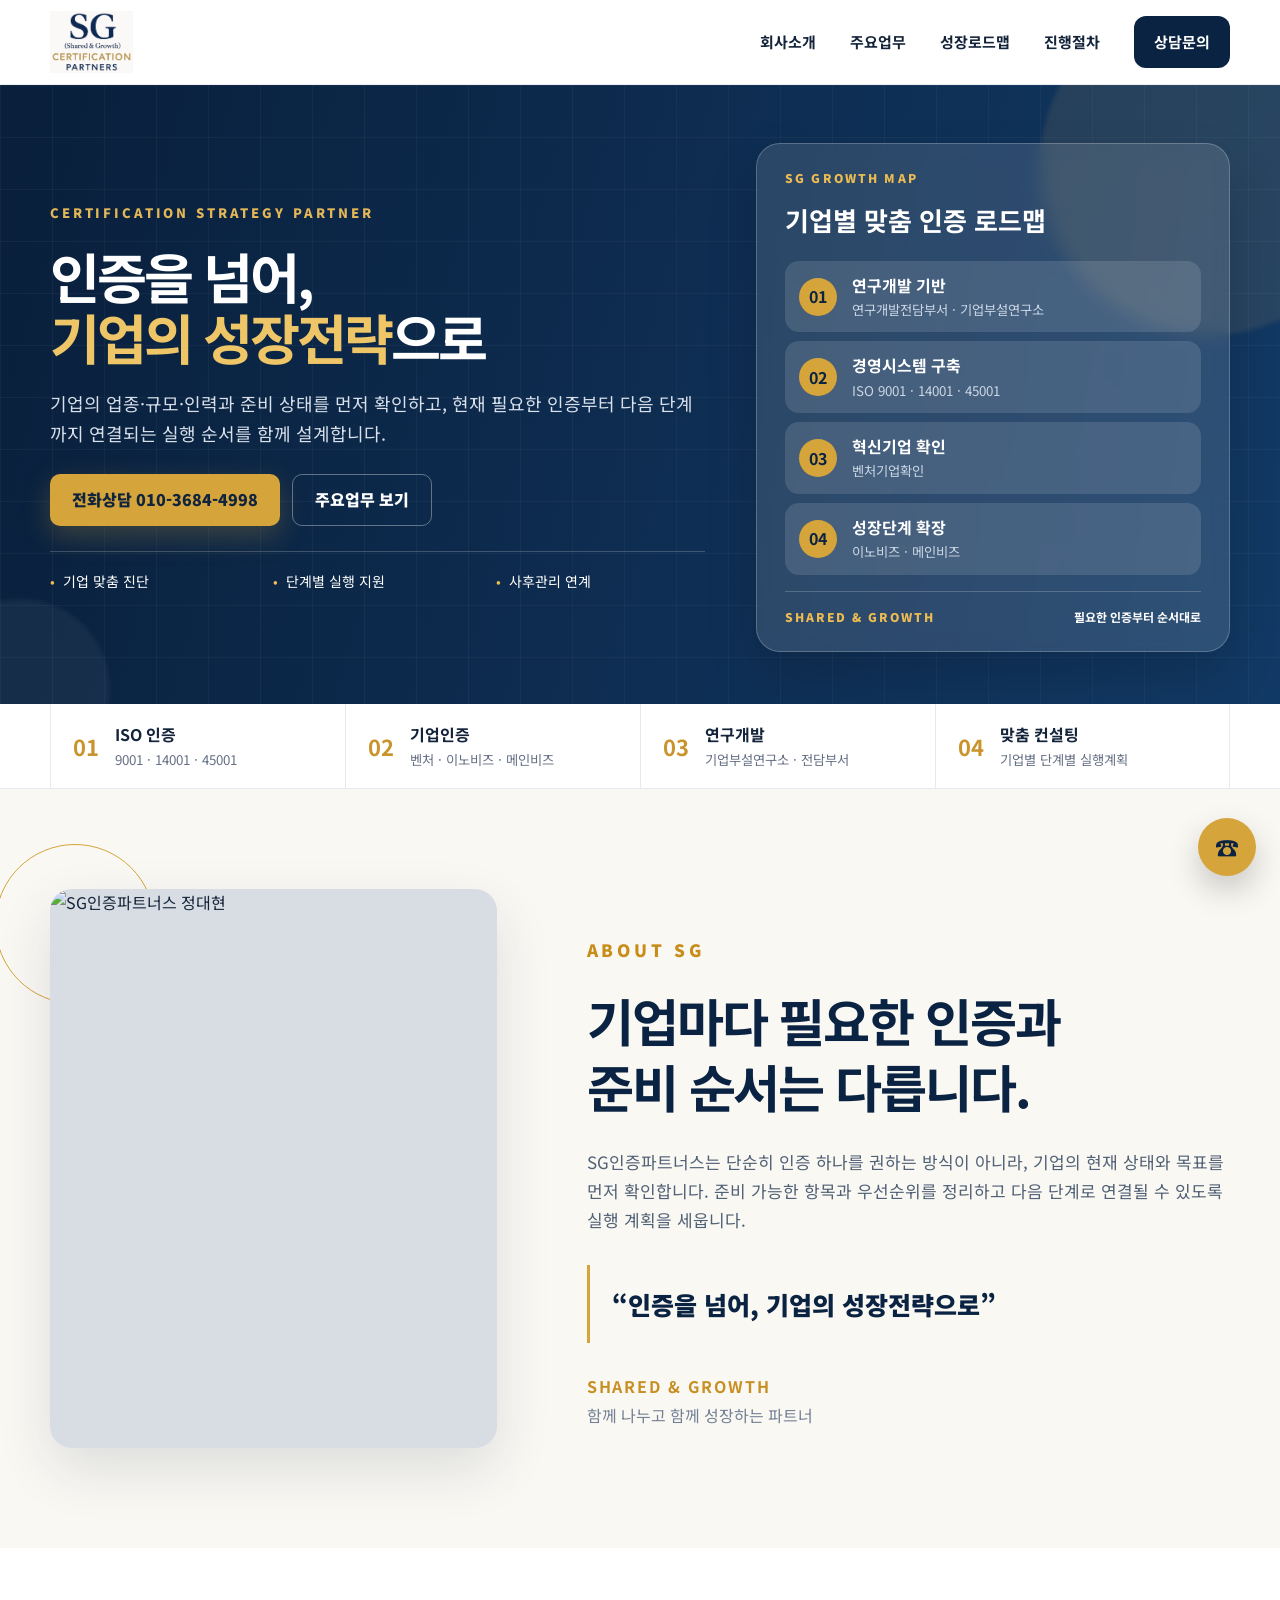
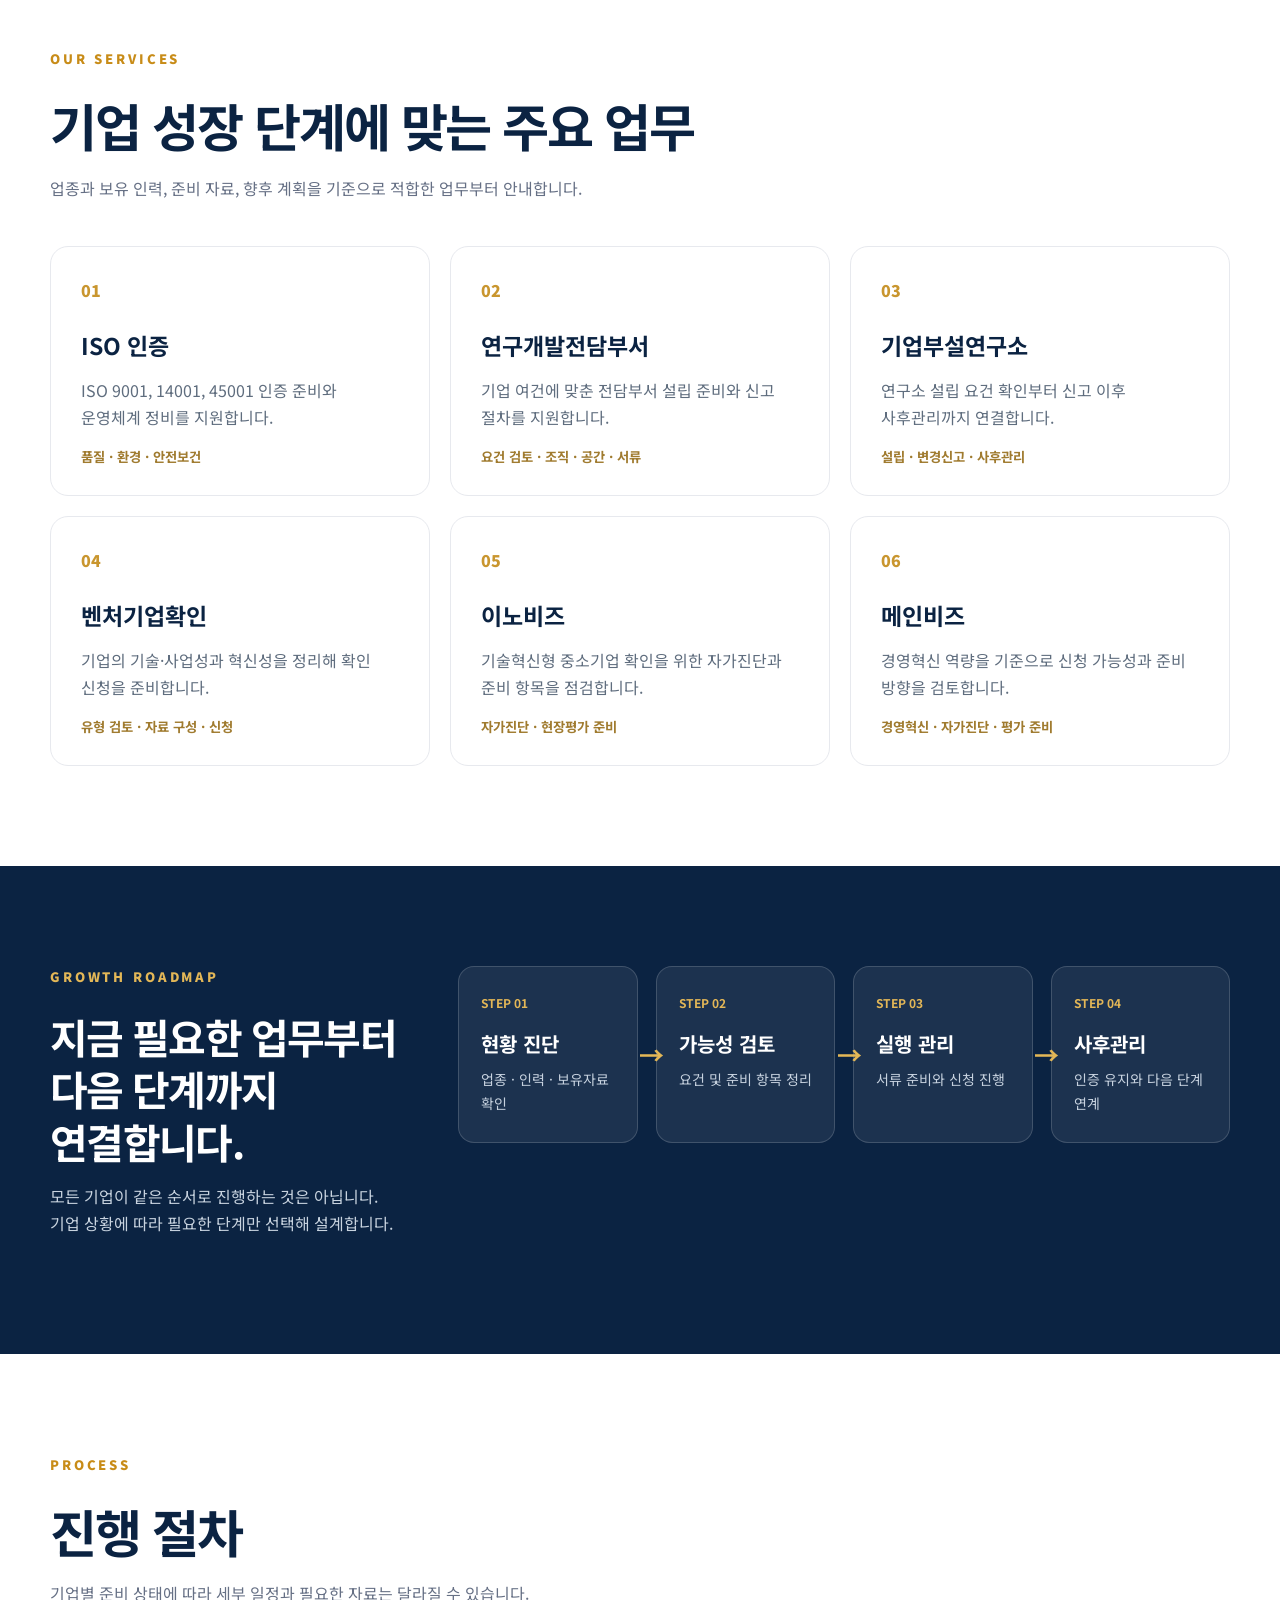
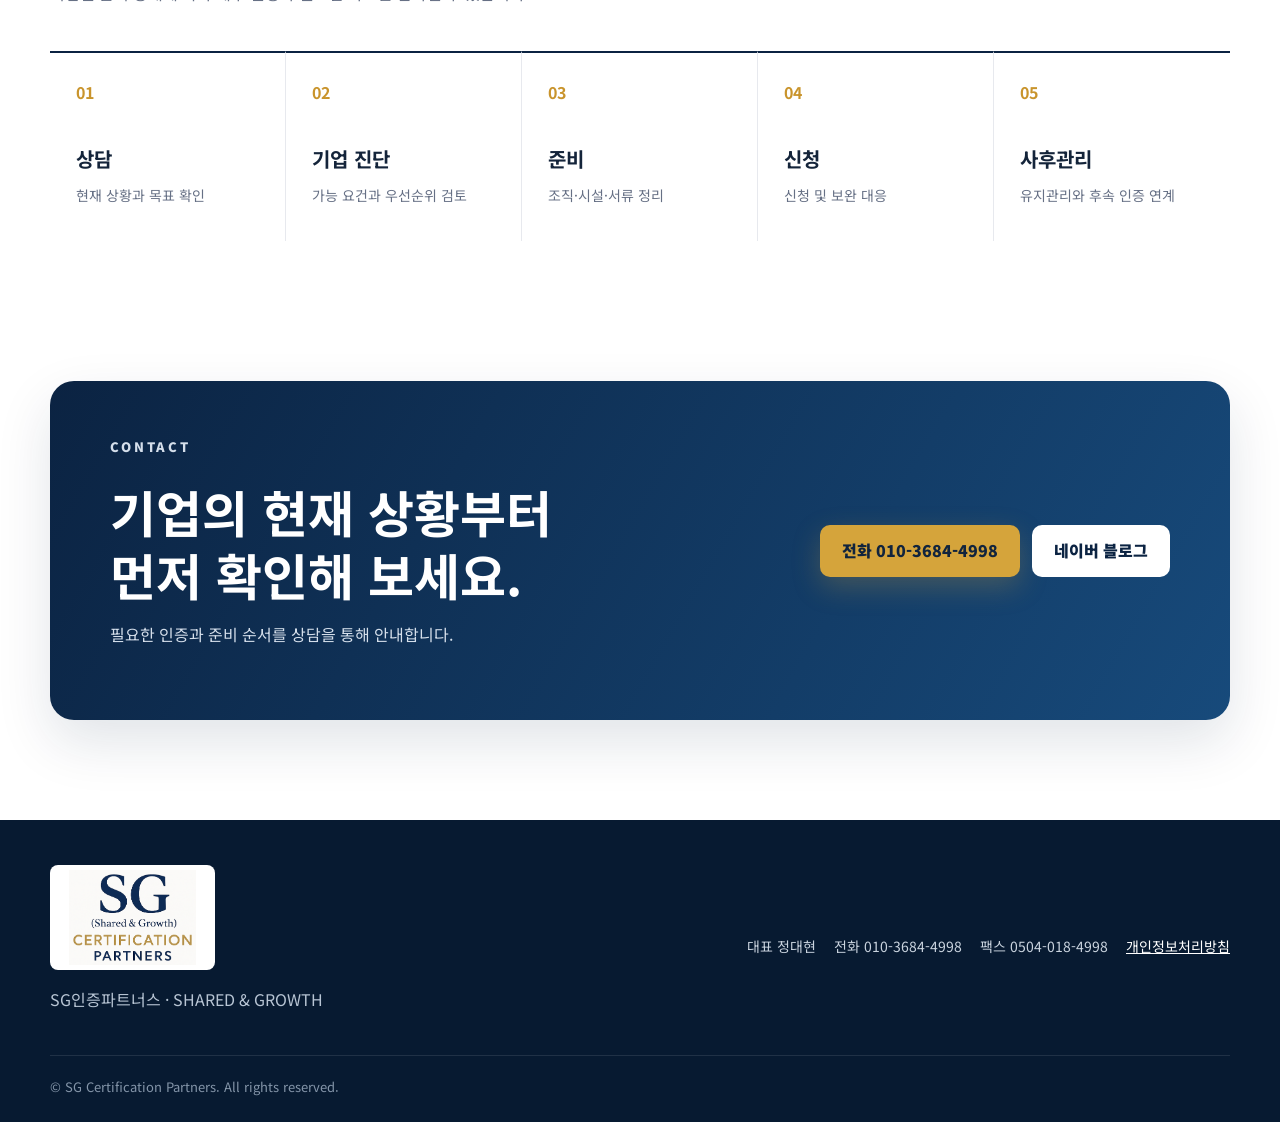
==== commit eeb1b509: "Add files via upload" ====
--- a/index.html
+++ b/index.html
@@ -185,14 +185,11 @@
           <p>모든 기업이 같은 순서로 진행하는 것은 아닙니다. 기업 상황에 따라 필요한 단계만 선택해 설계합니다.</p>
         </div>
 
-        <div class="roadmap-flow reveal">
-          <div><b>STEP 01</b><strong>현황 진단</strong><span>업종 · 인력 · 보유자료 확인</span></div>
-          <i>→</i>
-          <div><b>STEP 02</b><strong>가능성 검토</strong><span>요건 및 준비 항목 정리</span></div>
-          <i>→</i>
-          <div><b>STEP 03</b><strong>실행 관리</strong><span>서류 준비와 신청 진행</span></div>
-          <i>→</i>
-          <div><b>STEP 04</b><strong>사후관리</strong><span>인증 유지와 다음 단계 연계</span></div>
+        <div class="roadmap-cards reveal" aria-label="성장 로드맵 4단계">
+          <div class="roadmap-step"><b>STEP 01</b><strong>현황 진단</strong><span>업종 · 인력 · 보유자료 확인</span></div>
+          <div class="roadmap-step"><b>STEP 02</b><strong>가능성 검토</strong><span>요건 및 준비 항목 정리</span></div>
+          <div class="roadmap-step"><b>STEP 03</b><strong>실행 관리</strong><span>서류 준비와 신청 진행</span></div>
+          <div class="roadmap-step"><b>STEP 04</b><strong>사후관리</strong><span>인증 유지와 다음 단계 연계</span></div>
         </div>
       </div>
     </section>
--- a/assets/style.css
+++ b/assets/style.css
@@ -154,3 +154,303 @@
   .footer-grid{align-items:flex-start;flex-direction:column}
   .footer-info{flex-direction:column;gap:8px}
 }
+
+
+/* ===== 2026-08 layout upgrade: current site preserved ===== */
+.hero-inner{
+  grid-template-columns:minmax(0,1.08fr) minmax(360px,.92fr);
+  gap:clamp(42px,5vw,76px);
+}
+.hero-copy{min-width:0}
+.hero h1{
+  text-wrap:balance;
+  max-width:760px;
+}
+.hero-description{
+  text-wrap:pretty;
+}
+.hero-roadmap-card{
+  width:100%;
+  max-width:500px;
+  justify-self:end;
+}
+.about-grid{
+  grid-template-columns:minmax(340px,.82fr) minmax(0,1.18fr);
+  gap:clamp(58px,7vw,100px);
+}
+.about-photo-wrap{width:100%}
+.photo-frame img{
+  height:auto;
+  aspect-ratio:4/5;
+  object-fit:cover;
+  object-position:center top;
+}
+.service-card{
+  overflow:hidden;
+}
+.roadmap-layout{
+  grid-template-columns:minmax(300px,.72fr) minmax(0,1.28fr);
+  gap:clamp(46px,6vw,82px);
+  align-items:start;
+}
+.roadmap-layout .section-heading{
+  max-width:430px;
+  margin-bottom:0;
+}
+.roadmap-layout .section-heading h2{
+  font-size:clamp(36px,3.2vw,48px);
+  line-height:1.28;
+  word-break:keep-all;
+  overflow-wrap:normal;
+  text-wrap:balance;
+}
+.roadmap-layout .section-heading p{
+  word-break:keep-all;
+  text-wrap:pretty;
+}
+.roadmap-flow{
+  grid-template-columns:minmax(0,1fr) 28px minmax(0,1fr);
+  gap:18px 12px;
+}
+.roadmap-flow div{
+  min-width:0;
+  min-height:150px;
+}
+.roadmap-flow i{
+  display:grid;
+  place-items:center;
+}
+.process-list strong,
+.process-list span,
+.service-card h3,
+.service-card p{
+  word-break:keep-all;
+}
+.contact-card{
+  overflow:hidden;
+}
+
+@media (max-width:1100px){
+  .hero-inner{
+    grid-template-columns:minmax(0,1fr) minmax(330px,.8fr);
+    gap:38px;
+  }
+  .hero h1{font-size:clamp(48px,6vw,68px)}
+  .roadmap-layout{
+    grid-template-columns:1fr;
+    gap:34px;
+  }
+  .roadmap-layout .section-heading{
+    max-width:760px;
+  }
+  .roadmap-layout .section-heading h2 br{
+    display:none;
+  }
+}
+
+@media (max-width:960px){
+  .hero-inner{
+    grid-template-columns:1fr;
+    gap:38px;
+    padding-top:68px;
+  }
+  .hero-roadmap-card{
+    justify-self:start;
+    max-width:720px;
+  }
+  .about-grid{
+    grid-template-columns:1fr;
+  }
+  .about-photo-wrap{
+    max-width:520px;
+  }
+  .roadmap-flow{
+    grid-template-columns:minmax(0,1fr) 28px minmax(0,1fr);
+  }
+}
+
+@media (max-width:720px){
+  .hero h1{
+    font-size:clamp(40px,12vw,54px);
+    line-height:1.14;
+  }
+  .hero h1 br{display:none}
+  .hero-actions .button{width:100%}
+  .hero-category-bar .category-grid{
+    grid-template-columns:1fr 1fr;
+  }
+  .roadmap-layout .section-heading h2{
+    font-size:34px;
+  }
+  .roadmap-flow{
+    grid-template-columns:1fr;
+    gap:12px;
+  }
+  .roadmap-flow i{
+    transform:rotate(90deg);
+    min-height:22px;
+  }
+  .roadmap-flow div:nth-of-type(3),
+  .roadmap-flow div:nth-of-type(4){
+    margin-top:0;
+  }
+}
+
+@media (max-width:520px){
+  .container{width:min(100% - 32px,1180px)}
+  .brand img{width:150px;height:50px}
+  .hero-inner{padding:54px 0 46px}
+  .hero-description{font-size:15px}
+  .hero-roadmap-card{padding:22px;border-radius:18px}
+  .hero-roadmap-card h2{font-size:23px}
+  .hero-category-bar .category-grid{grid-template-columns:1fr}
+  .category-grid>div{padding:17px 18px}
+  .section{padding:66px 0}
+  .about-copy h2,.section-heading h2{font-size:34px}
+  .about-copy h2 br{display:none}
+  .gold-ring{width:110px;height:110px;left:-28px;top:-28px}
+  .service-grid{grid-template-columns:1fr}
+  .service-card{min-height:225px}
+  .process-list{grid-template-columns:1fr}
+  .contact-card{padding:32px 22px}
+  .floating-call{right:16px;bottom:16px;width:52px;height:52px}
+}
+
+
+/* ===== Hero height compact adjustment only ===== */
+@media (min-width:1101px){
+  .hero-inner{
+    padding-top:58px;
+    padding-bottom:52px;
+  }
+  .hero h1{
+    font-size:clamp(46px,4.6vw,68px);
+  }
+  .hero-description{
+    margin-top:20px;
+  }
+  .hero-actions{
+    margin-top:25px;
+  }
+  .hero-points{
+    margin-top:25px;
+    padding-top:18px;
+  }
+  .hero-roadmap-card{
+    padding:24px 28px;
+  }
+  .hero-roadmap-card h2{
+    margin-bottom:18px;
+  }
+  .hero-roadmap-card ol{
+    gap:9px;
+  }
+  .hero-roadmap-card li{
+    padding:11px 14px;
+  }
+  .card-footer{
+    margin-top:16px;
+    padding-top:15px;
+  }
+  .category-grid>div{
+    padding-top:17px;
+    padding-bottom:17px;
+  }
+}
+
+
+/* ===== Desktop hero title orphan-line fix only ===== */
+@media (min-width:1101px){
+  .hero-inner{
+    grid-template-columns:minmax(0,1.16fr) minmax(360px,.84fr);
+    gap:clamp(36px,4vw,62px);
+  }
+  .hero h1{
+    max-width:820px;
+    font-size:clamp(46px,4.25vw,64px);
+    letter-spacing:-.055em;
+    word-break:keep-all;
+  }
+  .hero-roadmap-card{
+    max-width:500px;
+  }
+}
+
+
+/* ===== Growth Roadmap rebuilt: independent 4-card layout ===== */
+.roadmap-cards{
+  display:grid;
+  grid-template-columns:repeat(4,minmax(0,1fr));
+  gap:18px;
+  width:100%;
+}
+.roadmap-step{
+  position:relative;
+  display:flex;
+  flex-direction:column;
+  min-width:0;
+  min-height:170px;
+  padding:26px 22px;
+  border:1px solid rgba(255,255,255,.16);
+  border-radius:16px;
+  background:rgba(255,255,255,.07);
+}
+.roadmap-step:not(:last-child)::after{
+  content:"→";
+  position:absolute;
+  right:-15px;
+  top:50%;
+  z-index:2;
+  transform:translate(50%,-50%);
+  color:#e3b757;
+  font-size:25px;
+  font-weight:700;
+}
+.roadmap-step b{
+  color:#e3b757;
+  font-size:12px;
+}
+.roadmap-step strong{
+  margin:14px 0 7px;
+  color:#fff;
+  font-size:20px;
+  word-break:keep-all;
+}
+.roadmap-step span{
+  color:#c7d2df;
+  font-size:14px;
+  word-break:keep-all;
+}
+
+@media (min-width:1101px){
+  .roadmap-layout{
+    grid-template-columns:360px minmax(0,1fr);
+    gap:48px;
+    align-items:start;
+  }
+}
+@media (min-width:721px) and (max-width:1100px){
+  .roadmap-cards{
+    grid-template-columns:repeat(2,minmax(0,1fr));
+  }
+  .roadmap-step:nth-child(2)::after{
+    display:none;
+  }
+}
+@media (max-width:720px){
+  .roadmap-cards{
+    grid-template-columns:1fr;
+    gap:14px;
+  }
+  .roadmap-step{
+    min-height:140px;
+  }
+  .roadmap-step:not(:last-child)::after{
+    content:"↓";
+    right:auto;
+    left:50%;
+    top:auto;
+    bottom:-18px;
+    transform:translate(-50%,50%);
+  }
+}
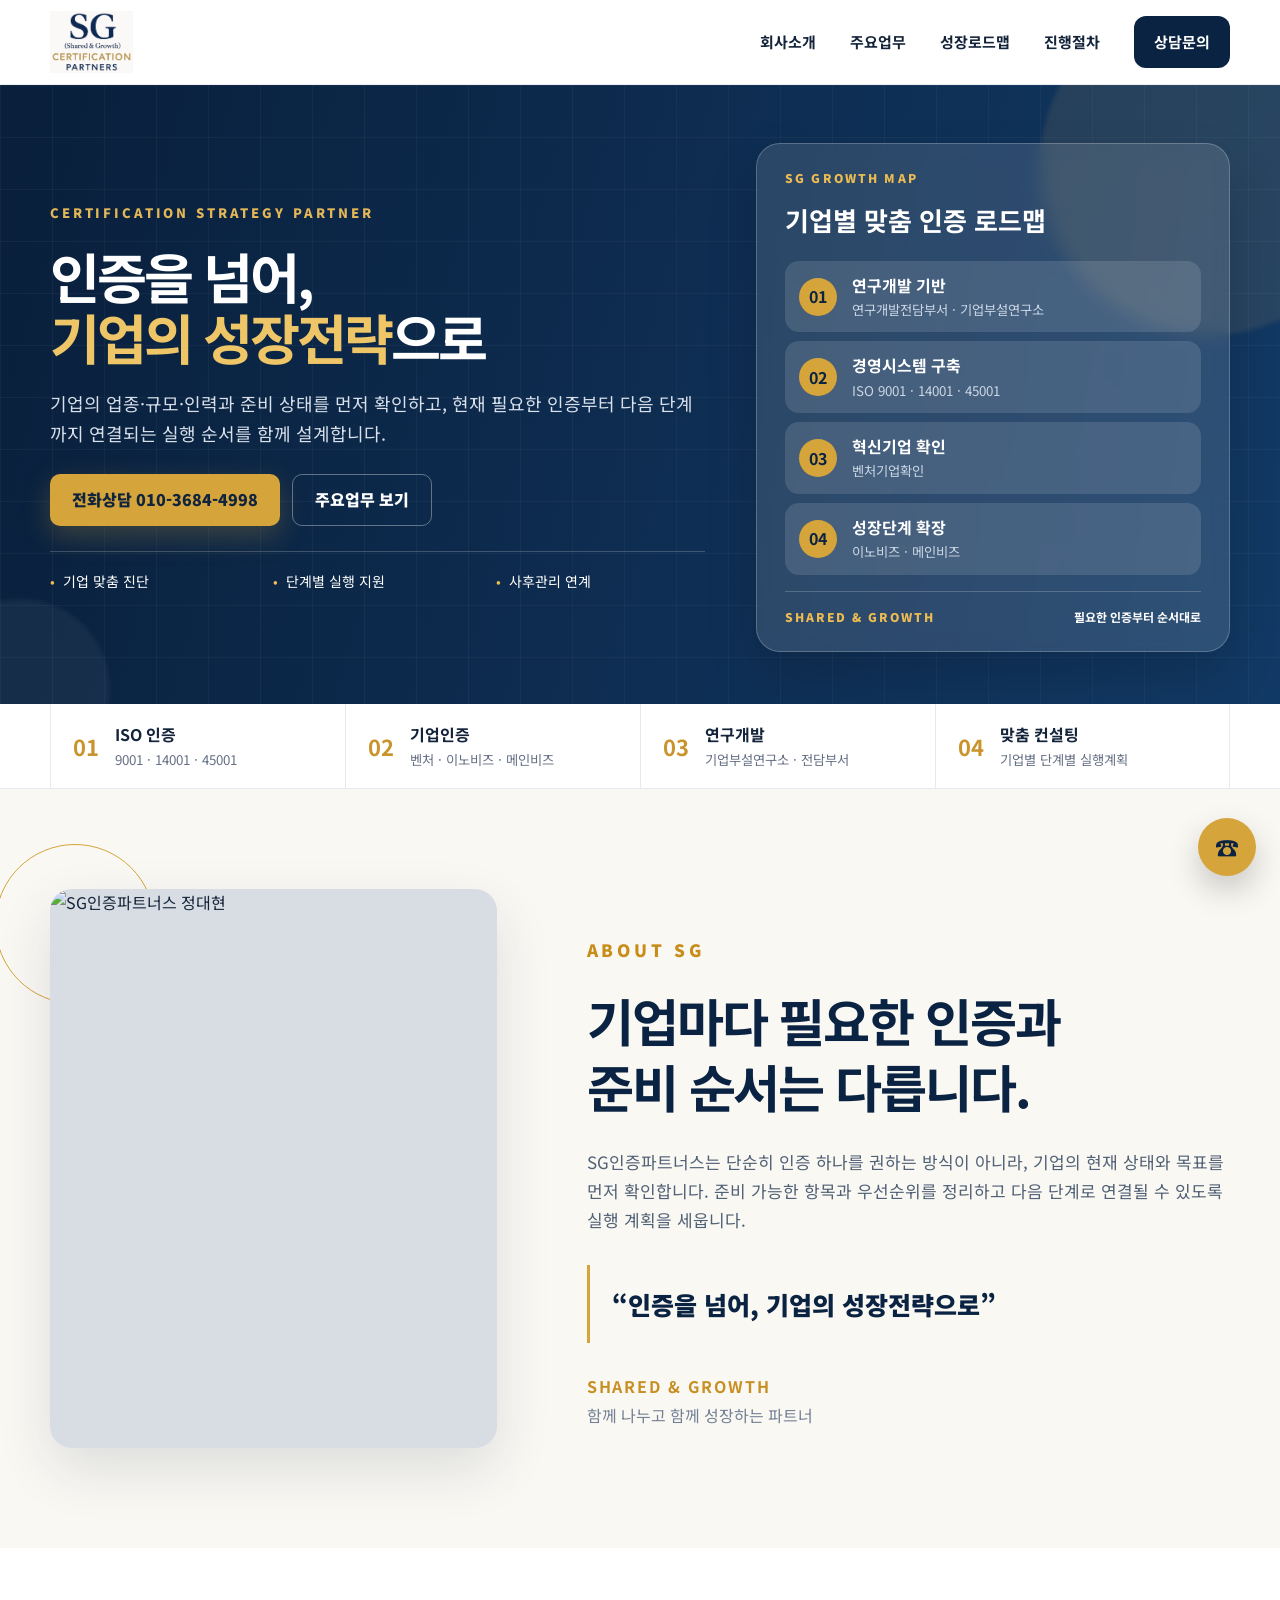
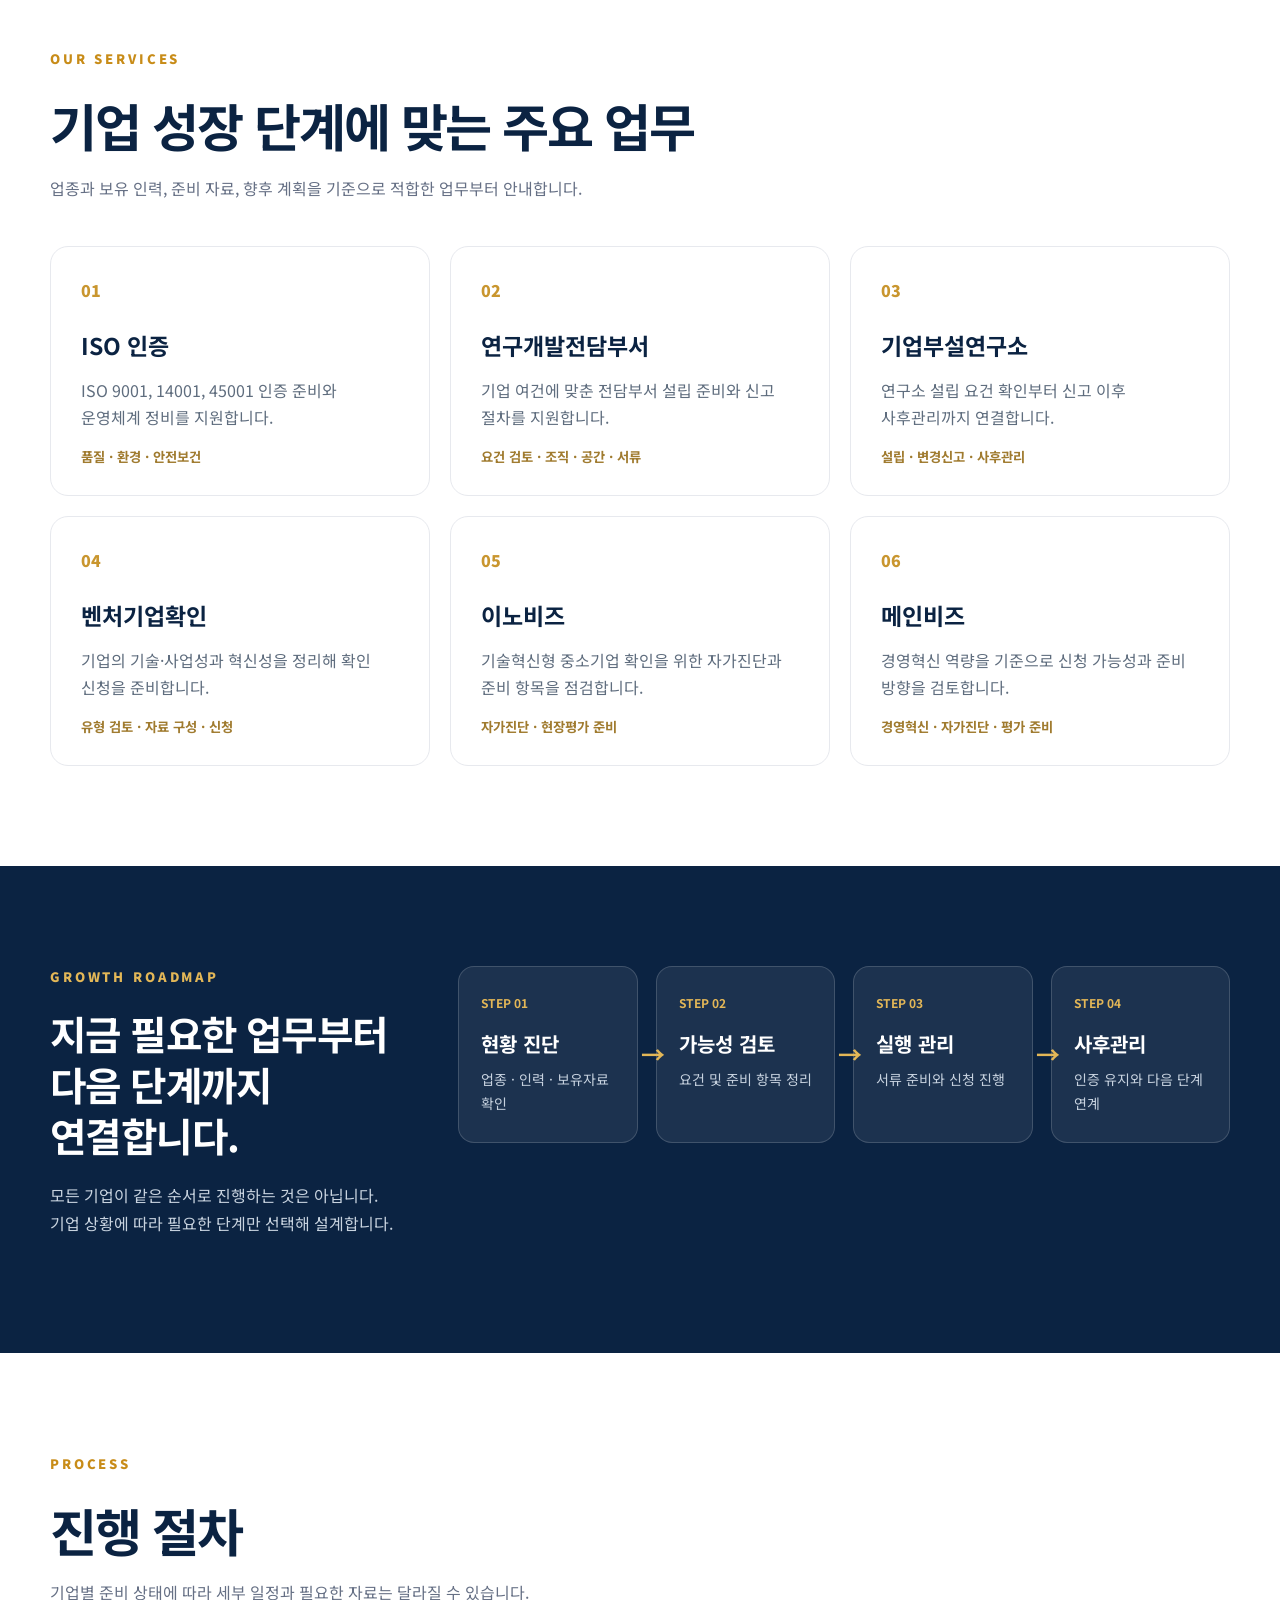
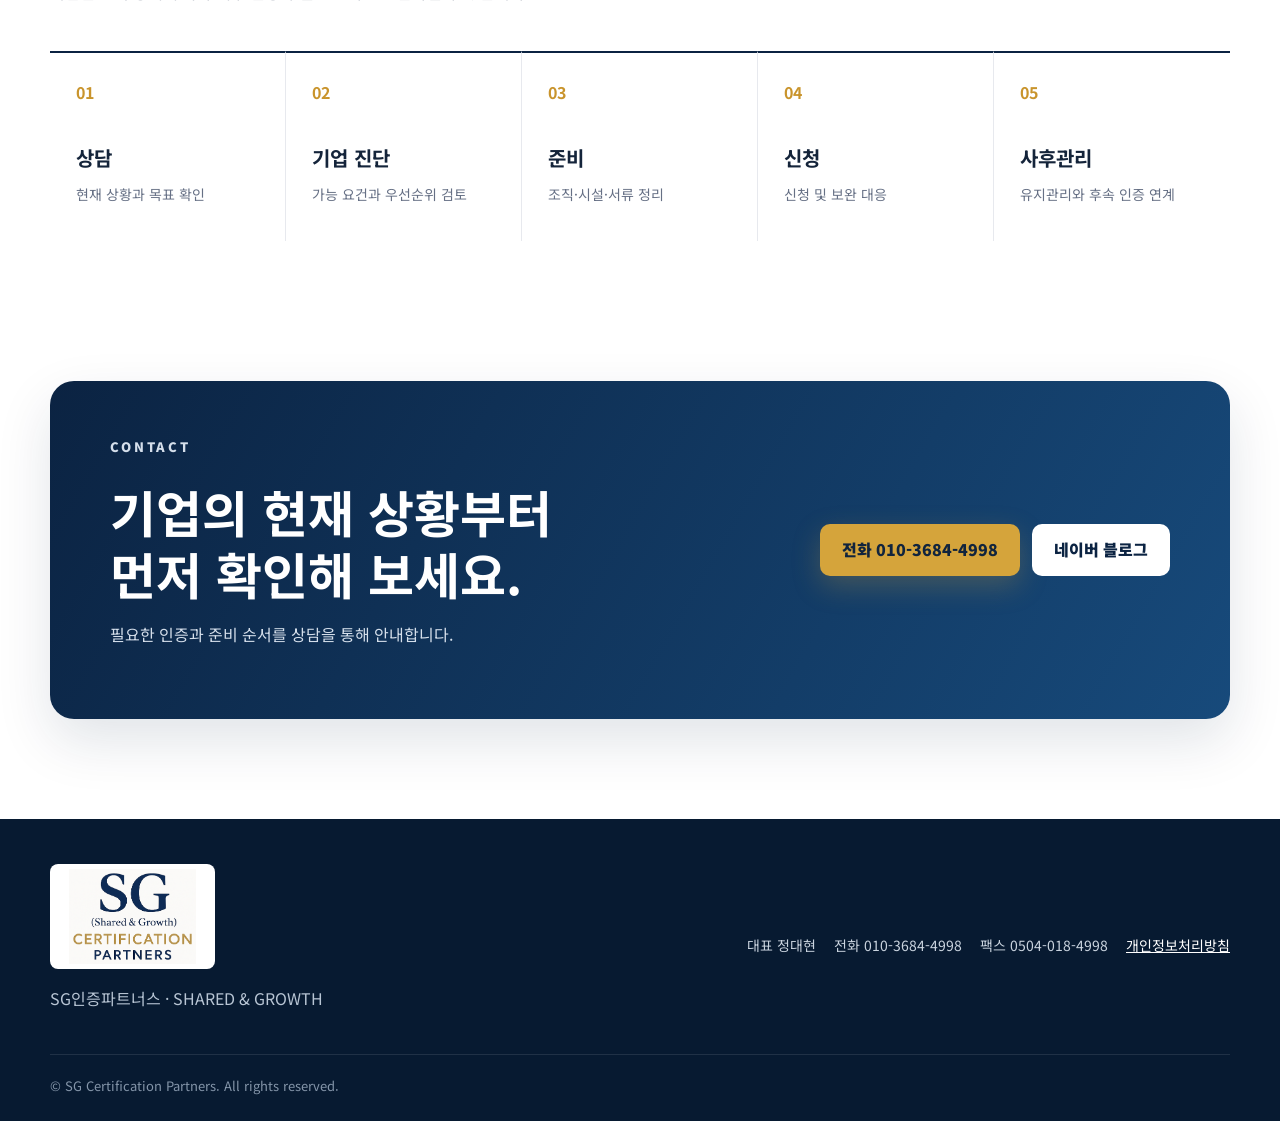
==== commit 07a71e46: "Add files via upload" ====
--- a/index.html
+++ b/index.html
@@ -177,19 +177,106 @@
       </div>
     </section>
 
+    
     <section id="roadmap" class="section roadmap-section">
-      <div class="container roadmap-layout">
-        <div class="section-heading light reveal">
+      <style>
+        .sg-roadmap-v7-wrap{
+          display:grid;
+          grid-template-columns:360px minmax(0,1fr);
+          gap:48px;
+          align-items:start;
+        }
+        .sg-roadmap-v7-intro{max-width:360px}
+        .sg-roadmap-v7-intro .eyebrow{margin-bottom:20px}
+        .sg-roadmap-v7-intro h2{
+          margin:0;
+          color:#fff;
+          font-size:clamp(36px,3.1vw,48px);
+          line-height:1.28;
+          letter-spacing:-.04em;
+          word-break:keep-all;
+        }
+        .sg-roadmap-v7-intro p:last-child{
+          margin-top:22px;
+          color:#c8d3df;
+          word-break:keep-all;
+        }
+        .sg-roadmap-v7-cards{
+          display:grid;
+          grid-template-columns:repeat(4,minmax(0,1fr));
+          gap:18px;
+          width:100%;
+        }
+        .sg-roadmap-v7-card{
+          position:relative;
+          display:flex;
+          flex-direction:column;
+          min-width:0;
+          min-height:170px;
+          padding:26px 22px;
+          border:1px solid rgba(255,255,255,.16);
+          border-radius:16px;
+          background:rgba(255,255,255,.07);
+        }
+        .sg-roadmap-v7-card b{
+          color:#e3b757;
+          font-size:12px;
+        }
+        .sg-roadmap-v7-card strong{
+          margin:14px 0 7px;
+          color:#fff;
+          font-size:20px;
+          word-break:keep-all;
+        }
+        .sg-roadmap-v7-card span{
+          color:#c7d2df;
+          font-size:14px;
+          word-break:keep-all;
+        }
+        .sg-roadmap-v7-card:not(:last-child)::after{
+          content:"→";
+          position:absolute;
+          right:-16px;
+          top:50%;
+          transform:translate(50%,-50%);
+          color:#e3b757;
+          font-size:24px;
+          font-weight:700;
+          z-index:2;
+        }
+        @media (max-width:1100px){
+          .sg-roadmap-v7-wrap{grid-template-columns:1fr;gap:34px}
+          .sg-roadmap-v7-intro{max-width:760px}
+          .sg-roadmap-v7-intro h2 br{display:none}
+          .sg-roadmap-v7-cards{grid-template-columns:repeat(2,minmax(0,1fr))}
+          .sg-roadmap-v7-card:nth-child(2)::after{display:none}
+        }
+        @media (max-width:720px){
+          .sg-roadmap-v7-cards{grid-template-columns:1fr;gap:14px}
+          .sg-roadmap-v7-card{min-height:140px}
+          .sg-roadmap-v7-card:not(:last-child)::after{
+            content:"↓";
+            right:auto;
+            left:50%;
+            top:auto;
+            bottom:-17px;
+            transform:translate(-50%,50%);
+          }
+        }
+      </style>
+
+      <div class="container sg-roadmap-v7-wrap">
+        <div class="sg-roadmap-v7-intro reveal">
           <p class="eyebrow">GROWTH ROADMAP</p>
           <h2>지금 필요한 업무부터<br>다음 단계까지 연결합니다.</h2>
           <p>모든 기업이 같은 순서로 진행하는 것은 아닙니다. 기업 상황에 따라 필요한 단계만 선택해 설계합니다.</p>
         </div>
 
-        <div class="roadmap-cards reveal" aria-label="성장 로드맵 4단계">
-          <div class="roadmap-step"><b>STEP 01</b><strong>현황 진단</strong><span>업종 · 인력 · 보유자료 확인</span></div>
-          <div class="roadmap-step"><b>STEP 02</b><strong>가능성 검토</strong><span>요건 및 준비 항목 정리</span></div>
-          <div class="roadmap-step"><b>STEP 03</b><strong>실행 관리</strong><span>서류 준비와 신청 진행</span></div>
-          <div class="roadmap-step"><b>STEP 04</b><strong>사후관리</strong><span>인증 유지와 다음 단계 연계</span></div>
+        <div class="sg-roadmap-v7-cards reveal" aria-label="성장 로드맵 4단계">
+          <div class="sg-roadmap-v7-card"><b>STEP 01</b><strong>현황 진단</strong><span>업종 · 인력 · 보유자료 확인</span></div>
+          <div class="sg-roadmap-v7-card"><b>STEP 02</b><strong>가능성 검토</strong><span>요건 및 준비 항목 정리</span></div>
+          <div class="sg-roadmap-v7-card"><b>STEP 03</b><strong>실행 관리</strong><span>서류 준비와 신청 진행</span></div>
+          <div class="sg-roadmap-v7-card"><b>STEP 04</b><strong>사후관리</strong><span>인증 유지와 다음 단계 연계</span></div>
         </div>
       </div>
     </section>
